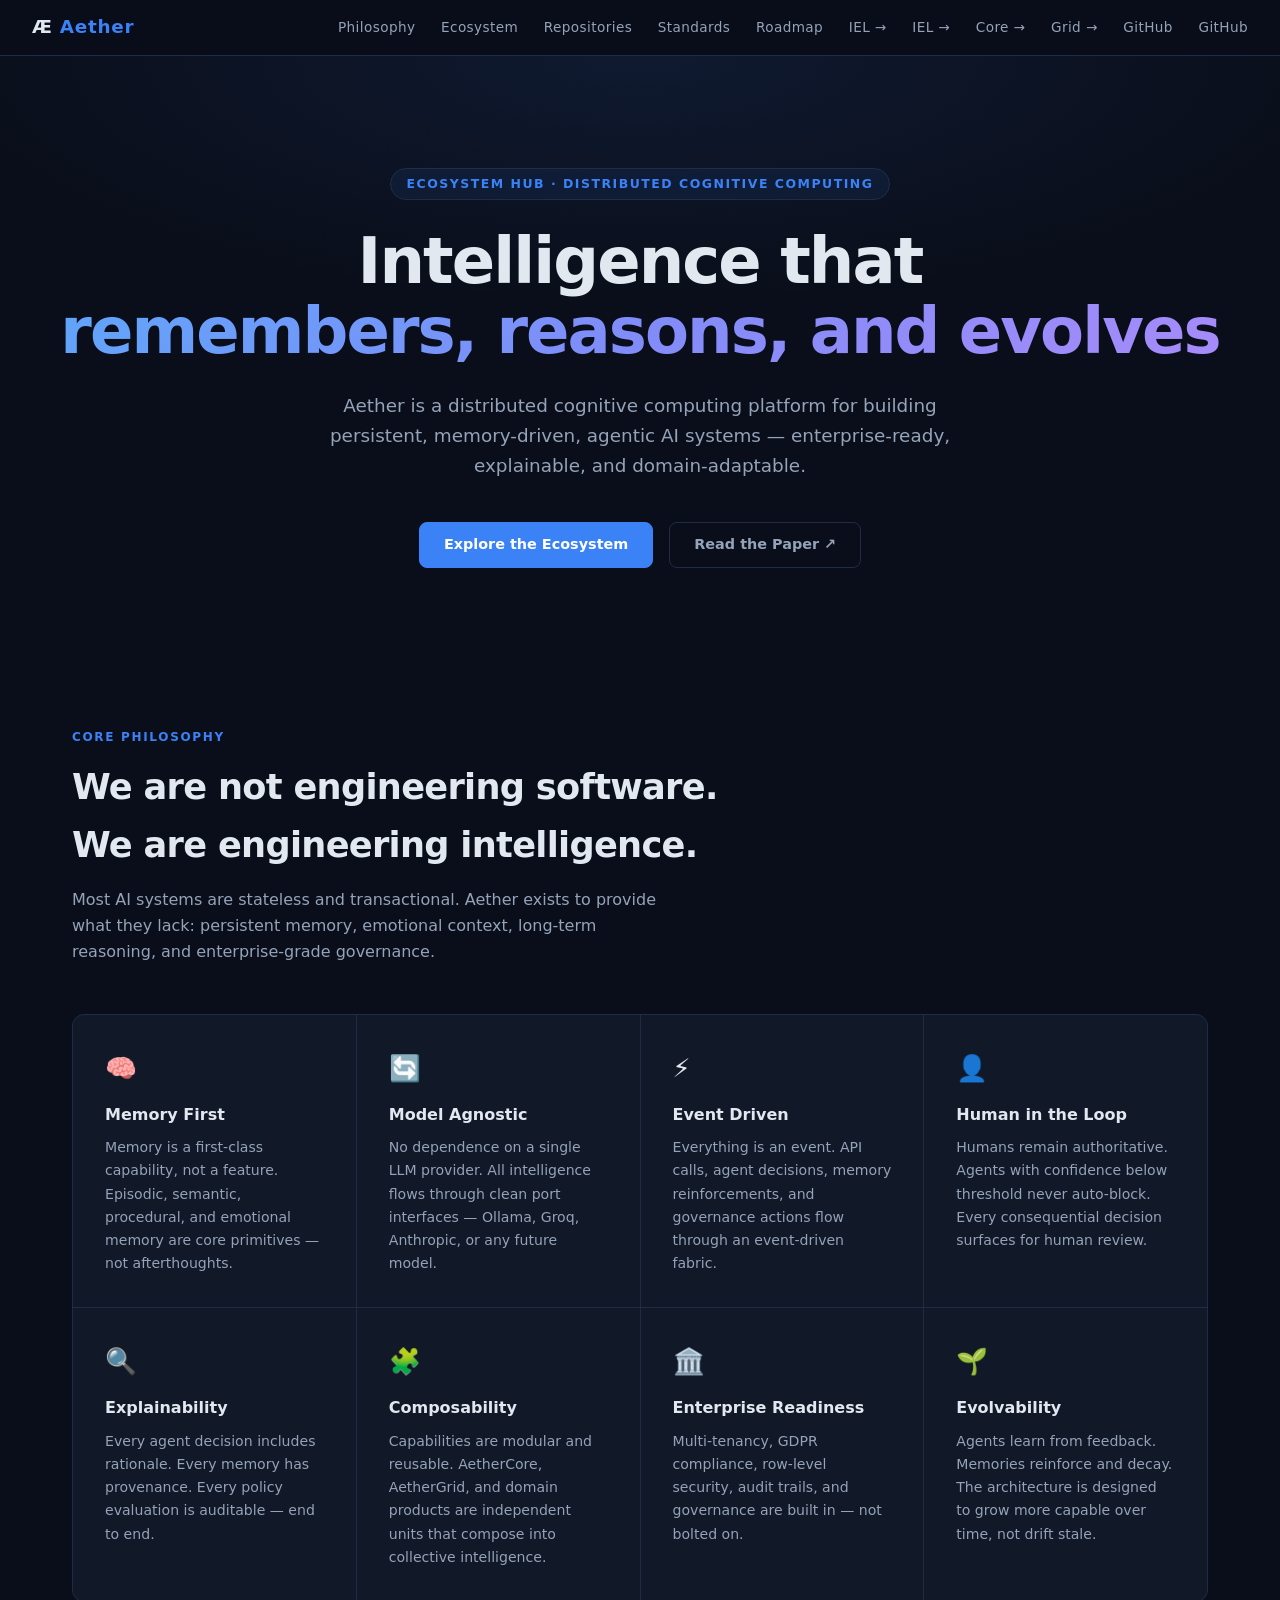
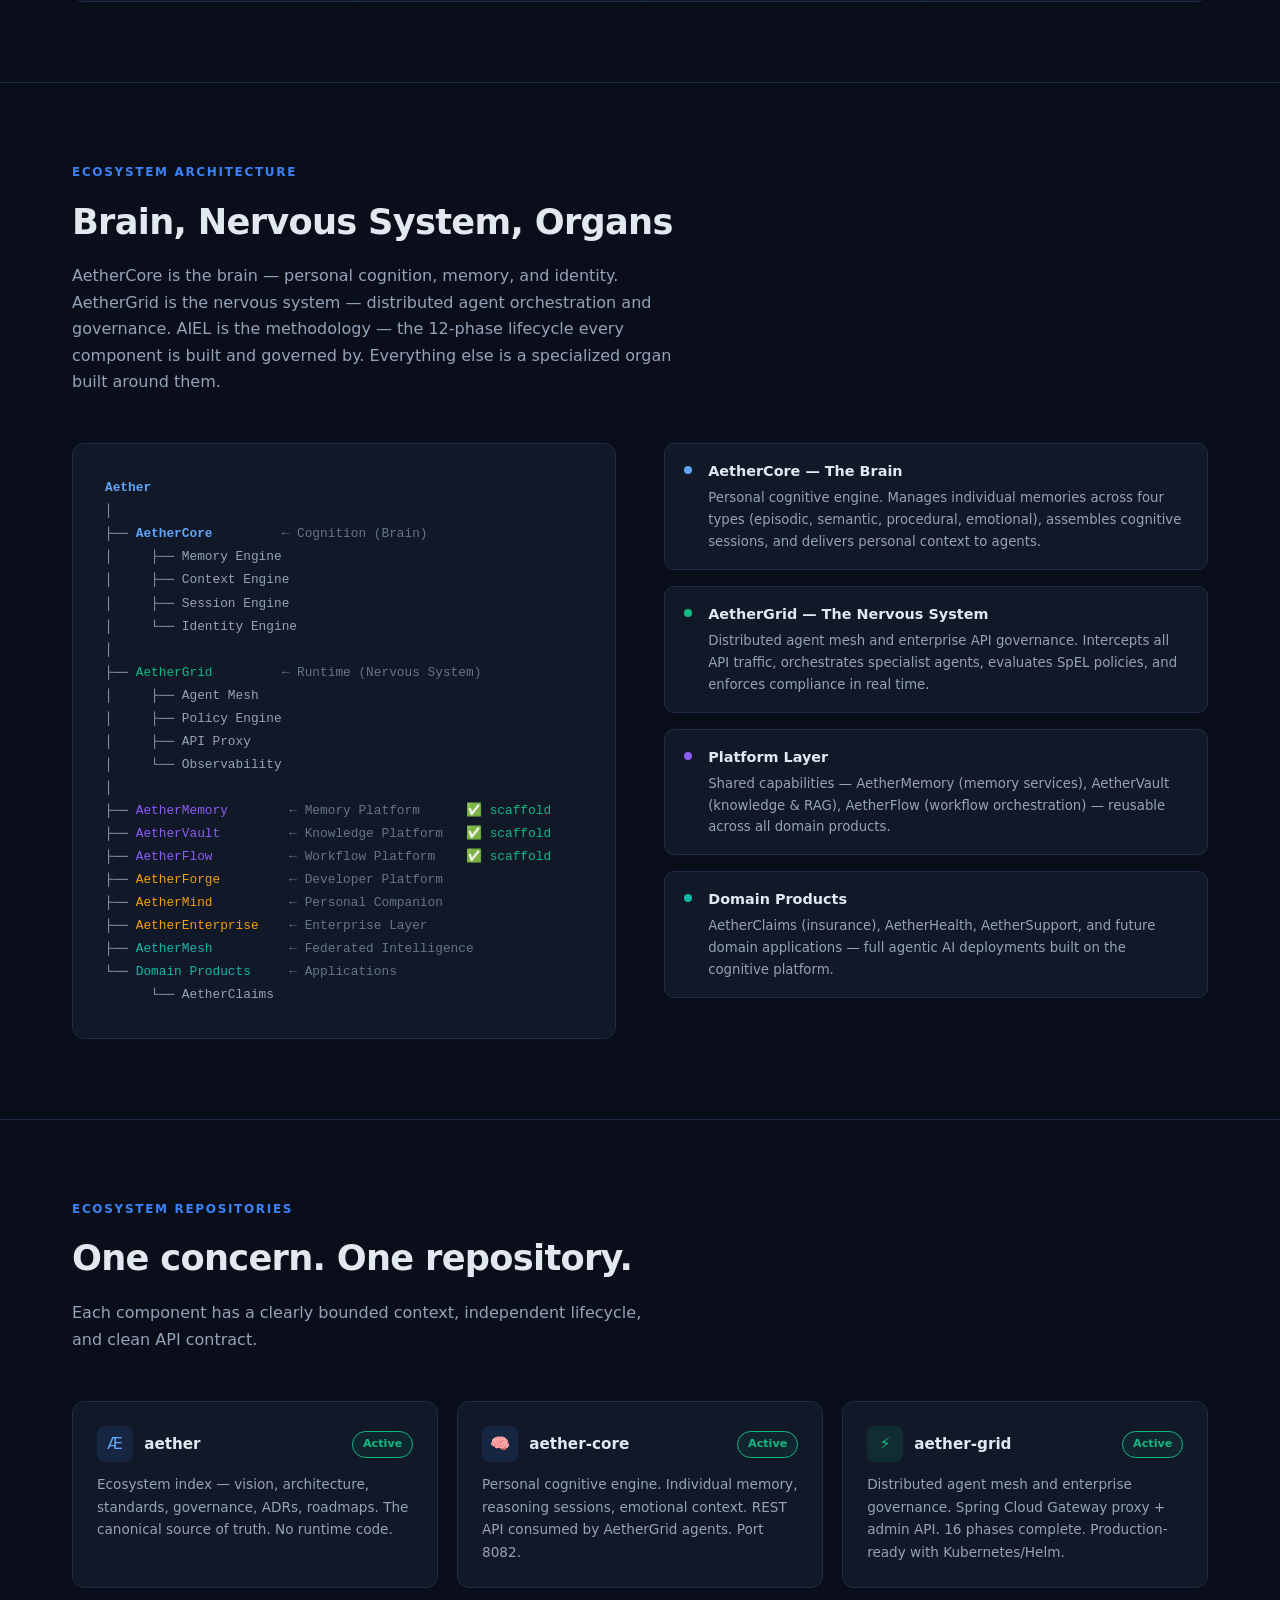
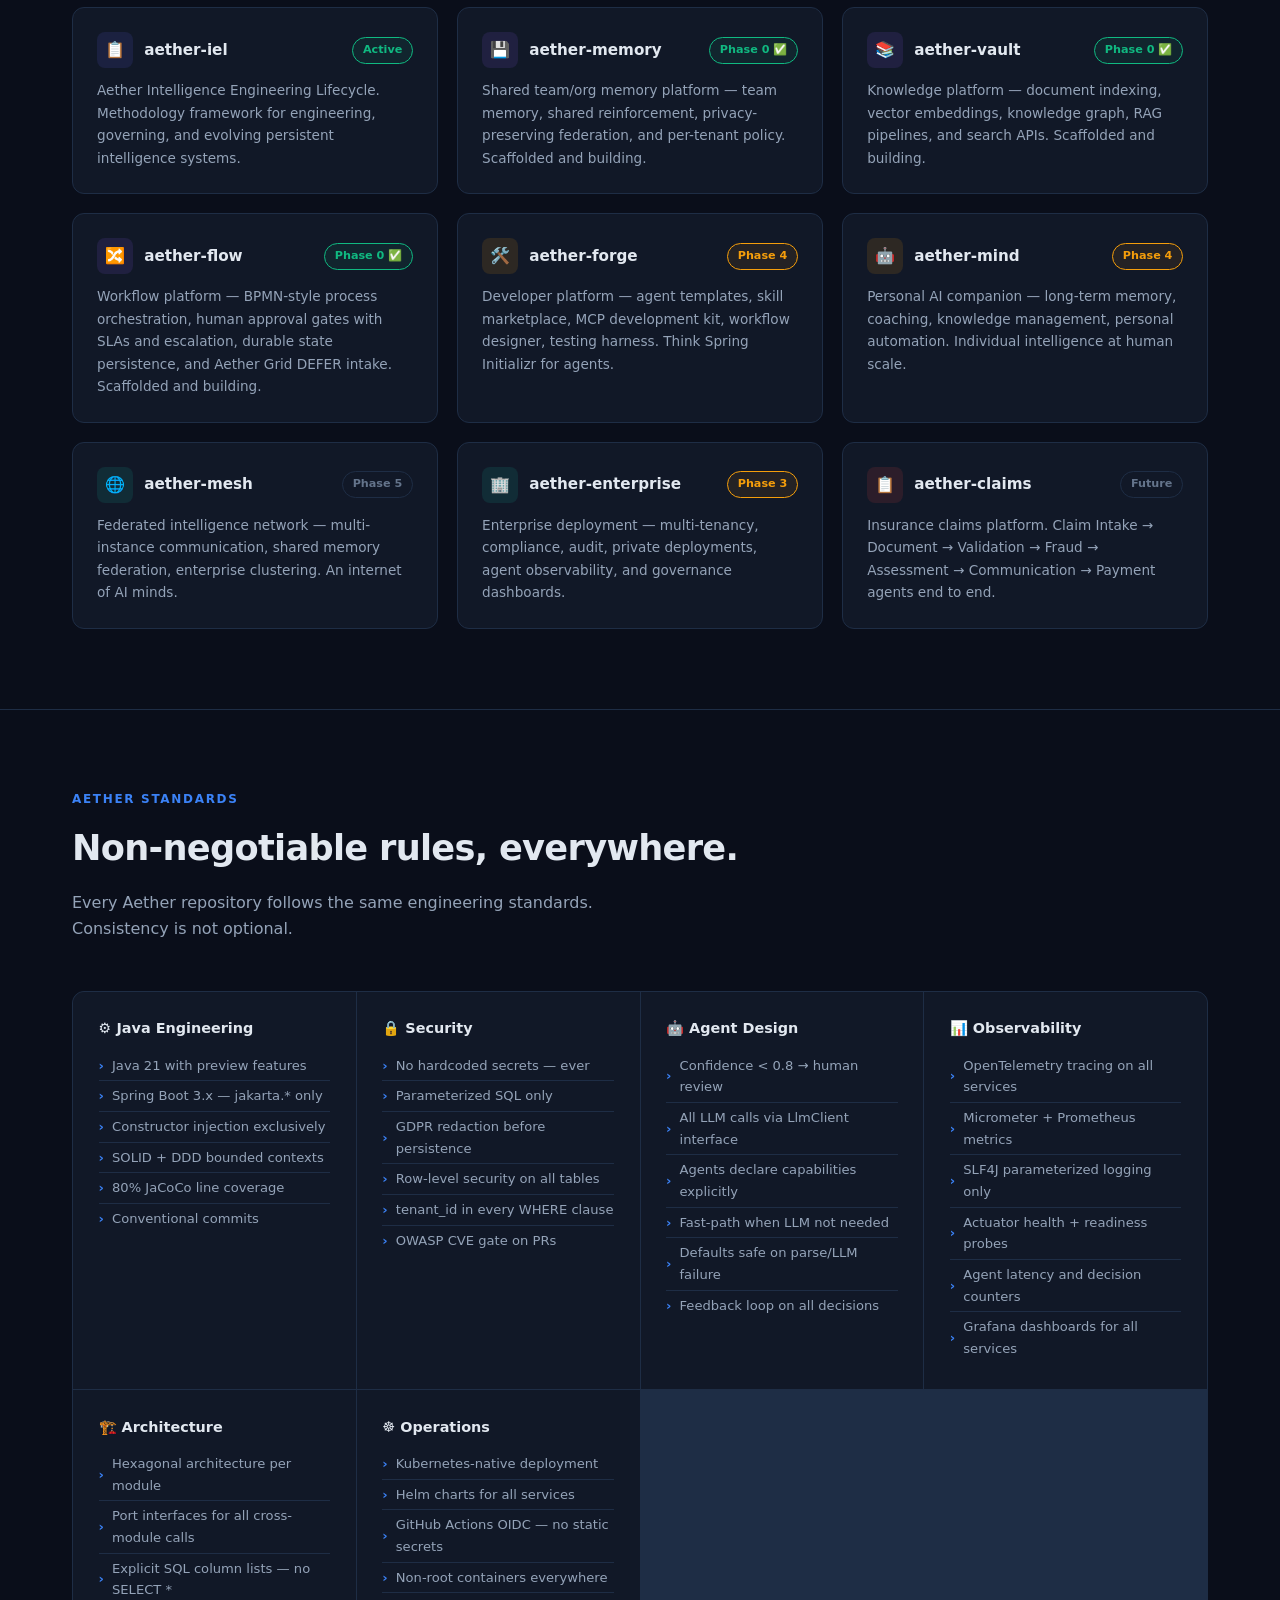
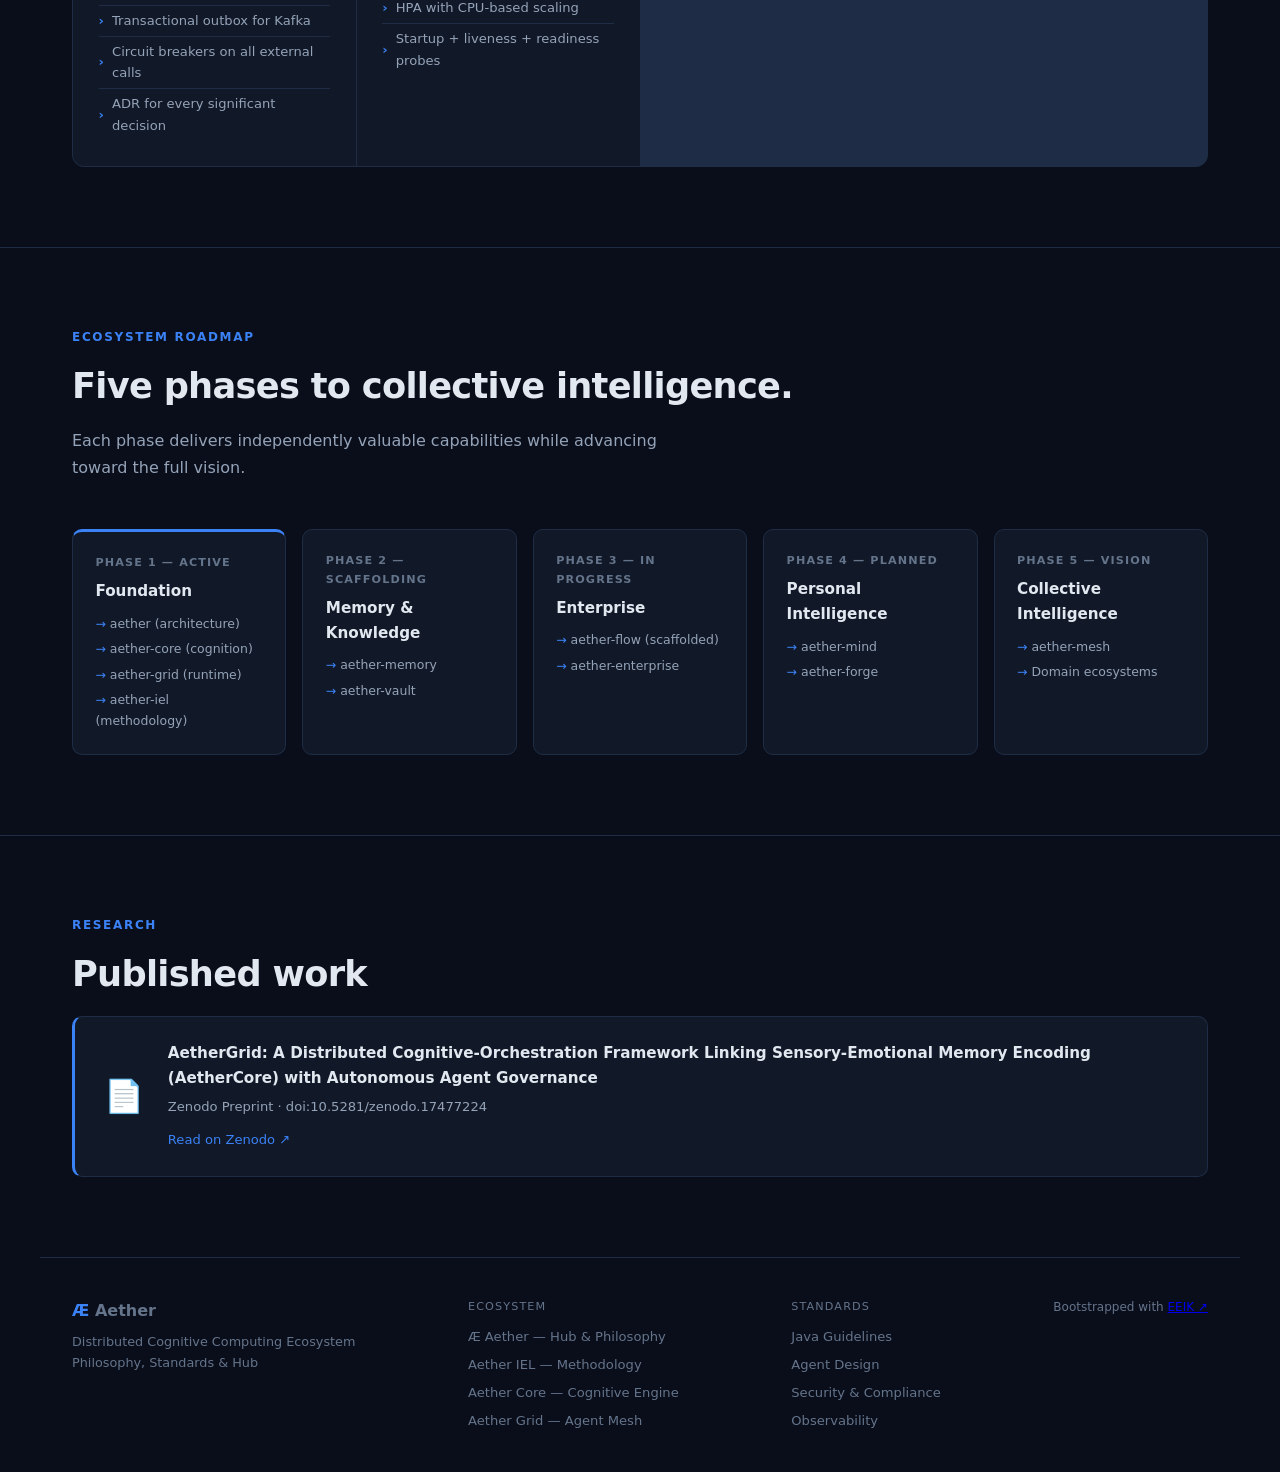
==== docs/index.html @ 5682bc45 "docs(ecosystem): sync hub status for scaffolded platform repos Reflect that the three platform-layer" ====
<!DOCTYPE html>
<html lang="en">
<head>
  <meta charset="UTF-8" />
  <meta name="viewport" content="width=device-width, initial-scale=1.0" />
  <title>Aether — Distributed Cognitive Computing Ecosystem</title>
  <style>
    :root {
      --bg:          #0a0e1a;
      --surface:     #111827;
      --surface-2:   #1a2235;
      --border:      #1e2d45;
      --accent:      #3b82f6;
      --accent-2:    #6366f1;
      --accent-glow: rgba(59,130,246,0.15);
      --text:        #e2e8f0;
      --text-muted:  #64748b;
      --text-dim:    #94a3b8;
      --green:       #10b981;
      --amber:       #f59e0b;
      --purple:      #8b5cf6;
      --teal:        #14b8a6;
      --font:        'Inter', 'Segoe UI', system-ui, sans-serif;
      --mono:        'JetBrains Mono', 'Fira Code', 'Cascadia Code', monospace;
    }

    * { box-sizing: border-box; margin: 0; padding: 0; }

    body {
      background: var(--bg);
      color: var(--text);
      font-family: var(--font);
      font-size: 15px;
      line-height: 1.65;
      min-height: 100vh;
    }

    /* ── NAV ── */
    nav {
      position: sticky;
      top: 0;
      z-index: 100;
      background: rgba(10,14,26,0.92);
      backdrop-filter: blur(12px);
      border-bottom: 1px solid var(--border);
      display: flex;
      align-items: center;
      justify-content: space-between;
      padding: 0 2rem;
      height: 56px;
    }
    .nav-brand {
      font-size: 1.15rem;
      font-weight: 700;
      letter-spacing: 0.04em;
      color: var(--text);
    }
    .nav-brand span { color: var(--accent); }
    .nav-links { display: flex; gap: 1.6rem; }
    .nav-links a {
      color: var(--text-dim);
      text-decoration: none;
      font-size: 0.85rem;
      font-weight: 500;
      letter-spacing: 0.03em;
      transition: color 0.2s;
    }
    .nav-links a:hover { color: var(--text); }

    /* ── HERO ── */
    .hero {
      position: relative;
      overflow: hidden;
      padding: 7rem 2rem 5rem;
      text-align: center;
      background: radial-gradient(ellipse 80% 60% at 50% 0%, rgba(59,130,246,0.1) 0%, transparent 70%);
    }
    .hero-badge {
      display: inline-block;
      padding: 0.3rem 1rem;
      border: 1px solid var(--border);
      border-radius: 99px;
      font-size: 0.78rem;
      font-weight: 600;
      letter-spacing: 0.12em;
      text-transform: uppercase;
      color: var(--accent);
      margin-bottom: 1.6rem;
      background: rgba(59,130,246,0.08);
    }
    .hero h1 {
      font-size: clamp(2.4rem, 5vw, 4rem);
      font-weight: 800;
      letter-spacing: -0.03em;
      line-height: 1.1;
      margin-bottom: 1.5rem;
    }
    .hero h1 .grad {
      background: linear-gradient(135deg, #60a5fa, #818cf8, #a78bfa);
      -webkit-background-clip: text;
      -webkit-text-fill-color: transparent;
      background-clip: text;
    }
    .hero p {
      font-size: 1.15rem;
      color: var(--text-dim);
      max-width: 640px;
      margin: 0 auto 2.5rem;
    }
    .hero-cta {
      display: flex;
      gap: 1rem;
      justify-content: center;
      flex-wrap: wrap;
    }
    .btn {
      display: inline-flex;
      align-items: center;
      gap: 0.45rem;
      padding: 0.65rem 1.5rem;
      border-radius: 8px;
      font-size: 0.9rem;
      font-weight: 600;
      text-decoration: none;
      transition: all 0.2s;
      cursor: pointer;
    }
    .btn-primary {
      background: var(--accent);
      color: #fff;
      border: 1px solid var(--accent);
    }
    .btn-primary:hover { background: #2563eb; }
    .btn-outline {
      background: transparent;
      color: var(--text-dim);
      border: 1px solid var(--border);
    }
    .btn-outline:hover { border-color: var(--accent); color: var(--text); }

    /* ── GRID LAYOUT ── */
    .container { max-width: 1200px; margin: 0 auto; padding: 0 2rem; }
    section { padding: 5rem 0; }
    section + section { border-top: 1px solid var(--border); }

    .section-label {
      font-size: 0.75rem;
      font-weight: 700;
      letter-spacing: 0.14em;
      text-transform: uppercase;
      color: var(--accent);
      margin-bottom: 0.6rem;
    }
    .section-title {
      font-size: clamp(1.6rem, 3vw, 2.2rem);
      font-weight: 700;
      letter-spacing: -0.02em;
      margin-bottom: 0.8rem;
    }
    .section-sub {
      color: var(--text-dim);
      font-size: 1rem;
      max-width: 600px;
      margin-bottom: 3rem;
    }

    /* ── PHILOSOPHY ── */
    .philosophy-grid {
      display: grid;
      grid-template-columns: repeat(auto-fill, minmax(260px, 1fr));
      gap: 1px;
      background: var(--border);
      border: 1px solid var(--border);
      border-radius: 12px;
      overflow: hidden;
    }
    .philosophy-card {
      background: var(--surface);
      padding: 2rem;
      transition: background 0.2s;
    }
    .philosophy-card:hover { background: var(--surface-2); }
    .phil-icon {
      font-size: 1.6rem;
      margin-bottom: 0.8rem;
    }
    .phil-title {
      font-size: 1rem;
      font-weight: 700;
      margin-bottom: 0.5rem;
    }
    .phil-desc { color: var(--text-dim); font-size: 0.88rem; }

    /* ── ECOSYSTEM DIAGRAM ── */
    .ecosystem-wrapper {
      display: grid;
      grid-template-columns: 1fr 1fr;
      gap: 3rem;
      align-items: start;
    }
    @media (max-width: 768px) { .ecosystem-wrapper { grid-template-columns: 1fr; } }

    .eco-diagram {
      background: var(--surface);
      border: 1px solid var(--border);
      border-radius: 12px;
      padding: 2rem;
      font-family: var(--mono);
      font-size: 0.8rem;
      color: var(--text-dim);
      line-height: 1.8;
    }
    .eco-diagram .hl-blue  { color: #60a5fa; font-weight: 700; }
    .eco-diagram .hl-green { color: var(--green); }
    .eco-diagram .hl-purple{ color: var(--purple); }
    .eco-diagram .hl-amber { color: var(--amber); }
    .eco-diagram .hl-teal  { color: var(--teal); }
    .eco-diagram .hl-dim   { color: var(--text-muted); }

    .eco-list { display: flex; flex-direction: column; gap: 1rem; }
    .eco-item {
      display: flex;
      align-items: flex-start;
      gap: 1rem;
      padding: 1rem 1.2rem;
      background: var(--surface);
      border: 1px solid var(--border);
      border-radius: 10px;
      transition: border-color 0.2s, background 0.2s;
    }
    .eco-item:hover { border-color: var(--accent); background: var(--surface-2); }
    .eco-dot {
      width: 8px;
      height: 8px;
      border-radius: 50%;
      margin-top: 6px;
      flex-shrink: 0;
    }
    .eco-item-name { font-weight: 700; font-size: 0.9rem; margin-bottom: 0.2rem; }
    .eco-item-desc { color: var(--text-dim); font-size: 0.83rem; }

    /* ── REPOSITORIES ── */
    .repo-grid {
      display: grid;
      grid-template-columns: repeat(auto-fill, minmax(320px, 1fr));
      gap: 1.2rem;
    }
    .repo-card {
      background: var(--surface);
      border: 1px solid var(--border);
      border-radius: 12px;
      padding: 1.5rem;
      transition: border-color 0.2s, box-shadow 0.2s;
    }
    .repo-card:hover {
      border-color: var(--accent);
      box-shadow: 0 0 0 1px var(--accent-glow), 0 8px 32px rgba(0,0,0,0.3);
    }
    .repo-card-header {
      display: flex;
      align-items: center;
      gap: 0.7rem;
      margin-bottom: 0.7rem;
    }
    .repo-icon {
      width: 36px;
      height: 36px;
      border-radius: 8px;
      display: flex;
      align-items: center;
      justify-content: center;
      font-size: 1rem;
      flex-shrink: 0;
    }
    .repo-name { font-weight: 700; font-size: 0.95rem; }
    .repo-phase {
      margin-left: auto;
      font-size: 0.7rem;
      font-weight: 600;
      padding: 0.2rem 0.6rem;
      border-radius: 99px;
      border: 1px solid;
    }
    .phase-active  { color: var(--green);  border-color: var(--green);  background: rgba(16,185,129,0.08); }
    .phase-planned { color: var(--amber);  border-color: var(--amber);  background: rgba(245,158,11,0.08); }
    .phase-concept { color: var(--text-muted); border-color: var(--border); background: transparent; }
    .repo-desc { color: var(--text-dim); font-size: 0.85rem; }

    /* ── STANDARDS ── */
    .standards-grid {
      display: grid;
      grid-template-columns: repeat(auto-fill, minmax(240px, 1fr));
      gap: 1px;
      background: var(--border);
      border: 1px solid var(--border);
      border-radius: 12px;
      overflow: hidden;
    }
    .std-card {
      background: var(--surface);
      padding: 1.6rem;
    }
    .std-title { font-weight: 700; font-size: 0.9rem; margin-bottom: 0.6rem; }
    .std-items { list-style: none; }
    .std-items li {
      font-size: 0.82rem;
      color: var(--text-dim);
      padding: 0.25rem 0;
      border-bottom: 1px solid var(--border);
      display: flex;
      align-items: center;
      gap: 0.5rem;
    }
    .std-items li:last-child { border-bottom: none; }
    .std-items li::before { content: '›'; color: var(--accent); font-weight: 700; }

    /* ── ROADMAP ── */
    .roadmap-phases {
      display: grid;
      grid-template-columns: repeat(5, 1fr);
      gap: 1rem;
    }
    @media (max-width: 900px) { .roadmap-phases { grid-template-columns: repeat(2, 1fr); } }
    @media (max-width: 500px) { .roadmap-phases { grid-template-columns: 1fr; } }
    .phase-card {
      background: var(--surface);
      border: 1px solid var(--border);
      border-radius: 10px;
      padding: 1.4rem;
    }
    .phase-num {
      font-size: 0.7rem;
      font-weight: 700;
      letter-spacing: 0.1em;
      text-transform: uppercase;
      color: var(--text-muted);
      margin-bottom: 0.4rem;
    }
    .phase-title { font-weight: 700; font-size: 0.95rem; margin-bottom: 0.6rem; }
    .phase-repos { display: flex; flex-direction: column; gap: 0.3rem; }
    .phase-repo { font-size: 0.78rem; color: var(--text-dim); }
    .phase-repo::before { content: '→ '; color: var(--accent); }

    /* ── PUBLICATION ── */
    .pub-card {
      background: var(--surface);
      border: 1px solid var(--border);
      border-left: 3px solid var(--accent);
      border-radius: 10px;
      padding: 1.5rem 1.8rem;
      display: flex;
      align-items: center;
      gap: 1.5rem;
    }
    .pub-icon { font-size: 2rem; }
    .pub-title { font-weight: 700; font-size: 0.95rem; margin-bottom: 0.3rem; }
    .pub-meta { font-size: 0.82rem; color: var(--text-dim); margin-bottom: 0.6rem; }
    .pub-link { font-size: 0.82rem; color: var(--accent); text-decoration: none; }
    .pub-link:hover { text-decoration: underline; }

    /* ── FOOTER ── */
    footer {
      border-top: 1px solid var(--border);
      padding: 2.5rem 2rem;
      max-width: 1200px;
      margin: 0 auto;
      display: flex;
      align-items: flex-start;
      justify-content: space-between;
      flex-wrap: wrap;
      gap: 2rem;
      color: var(--text-muted);
      font-size: 0.82rem;
    }
    .footer-links { display: flex; flex-direction: column; gap: 0.4rem; }
    .footer-links a { color: var(--text-muted); text-decoration: none; font-size: 0.82rem; }
    .footer-links a:hover { color: var(--text-dim); }
  </style>
</head>
<body>

<!-- NAV -->
<nav>
  <div class="nav-brand">Æ <span>Aether</span></div>
  <div class="nav-links">
    <a href="#philosophy">Philosophy</a>
    <a href="#ecosystem">Ecosystem</a>
    <a href="#repositories">Repositories</a>
    <a href="#standards">Standards</a>
    <a href="#roadmap">Roadmap</a>
    <a href="https://github.com/suplab/aether-iel" target="_blank">IEL →</a>
    <a href="https://github.com/suplab/aether-iel" target="_blank">IEL →</a>
    <a href="https://github.com/suplab/aether-core" target="_blank">Core →</a>
    <a href="https://github.com/suplab/aether-grid" target="_blank">Grid →</a>
    <a href="https://github.com/suplab/aether" target="_blank">GitHub</a>
    <a href="https://github.com/suplab/aether" target="_blank">GitHub</a>
  </div>
</nav>

<!-- HERO -->
<div class="hero">
  <div class="hero-badge">Ecosystem Hub · Distributed Cognitive Computing</div>
  <h1>
    Intelligence that<br>
    <span class="grad">remembers, reasons, and evolves</span>
  </h1>
  <p>
    Aether is a distributed cognitive computing platform for building persistent,
    memory-driven, agentic AI systems — enterprise-ready, explainable, and domain-adaptable.
  </p>
  <div class="hero-cta">
    <a href="#ecosystem" class="btn btn-primary">Explore the Ecosystem</a>
    <a href="https://doi.org/10.5281/zenodo.17477224" target="_blank" class="btn btn-outline">Read the Paper ↗</a>
  </div>
</div>

<!-- PHILOSOPHY -->
<section id="philosophy">
  <div class="container">
    <div class="section-label">Core Philosophy</div>
    <div class="section-title">We are not engineering software.<br>We are engineering intelligence.</div>
    <p class="section-sub">
      Most AI systems are stateless and transactional. Aether exists to provide what they lack:
      persistent memory, emotional context, long-term reasoning, and enterprise-grade governance.
    </p>
    <div class="philosophy-grid">
      <div class="philosophy-card">
        <div class="phil-icon">🧠</div>
        <div class="phil-title">Memory First</div>
        <div class="phil-desc">Memory is a first-class capability, not a feature. Episodic, semantic, procedural, and emotional memory are core primitives — not afterthoughts.</div>
      </div>
      <div class="philosophy-card">
        <div class="phil-icon">🔄</div>
        <div class="phil-title">Model Agnostic</div>
        <div class="phil-desc">No dependence on a single LLM provider. All intelligence flows through clean port interfaces — Ollama, Groq, Anthropic, or any future model.</div>
      </div>
      <div class="philosophy-card">
        <div class="phil-icon">⚡</div>
        <div class="phil-title">Event Driven</div>
        <div class="phil-desc">Everything is an event. API calls, agent decisions, memory reinforcements, and governance actions flow through an event-driven fabric.</div>
      </div>
      <div class="philosophy-card">
        <div class="phil-icon">👤</div>
        <div class="phil-title">Human in the Loop</div>
        <div class="phil-desc">Humans remain authoritative. Agents with confidence below threshold never auto-block. Every consequential decision surfaces for human review.</div>
      </div>
      <div class="philosophy-card">
        <div class="phil-icon">🔍</div>
        <div class="phil-title">Explainability</div>
        <div class="phil-desc">Every agent decision includes rationale. Every memory has provenance. Every policy evaluation is auditable — end to end.</div>
      </div>
      <div class="philosophy-card">
        <div class="phil-icon">🧩</div>
        <div class="phil-title">Composability</div>
        <div class="phil-desc">Capabilities are modular and reusable. AetherCore, AetherGrid, and domain products are independent units that compose into collective intelligence.</div>
      </div>
      <div class="philosophy-card">
        <div class="phil-icon">🏛️</div>
        <div class="phil-title">Enterprise Readiness</div>
        <div class="phil-desc">Multi-tenancy, GDPR compliance, row-level security, audit trails, and governance are built in — not bolted on.</div>
      </div>
      <div class="philosophy-card">
        <div class="phil-icon">🌱</div>
        <div class="phil-title">Evolvability</div>
        <div class="phil-desc">Agents learn from feedback. Memories reinforce and decay. The architecture is designed to grow more capable over time, not drift stale.</div>
      </div>
    </div>
  </div>
</section>

<!-- ECOSYSTEM -->
<section id="ecosystem">
  <div class="container">
    <div class="section-label">Ecosystem Architecture</div>
    <div class="section-title">Brain, Nervous System, Organs</div>
    <p class="section-sub">
      AetherCore is the brain — personal cognition, memory, and identity.
      AetherGrid is the nervous system — distributed agent orchestration and governance.
      AIEL is the methodology — the 12-phase lifecycle every component is built and governed by.
      Everything else is a specialized organ built around them.
    </p>
    <div class="ecosystem-wrapper">
      <div class="eco-diagram">
<pre><span class="hl-blue">Aether</span>
│
├── <span class="hl-blue">AetherCore</span>         <span class="hl-dim">← Cognition (Brain)</span>
│     ├── Memory Engine
│     ├── Context Engine
│     ├── Session Engine
│     └── Identity Engine
│
├── <span class="hl-green">AetherGrid</span>         <span class="hl-dim">← Runtime (Nervous System)</span>
│     ├── Agent Mesh
│     ├── Policy Engine
│     ├── API Proxy
│     └── Observability
│
├── <span class="hl-purple">AetherMemory</span>        <span class="hl-dim">← Memory Platform</span>      <span class="hl-green">✅ scaffold</span>
├── <span class="hl-purple">AetherVault</span>         <span class="hl-dim">← Knowledge Platform</span>   <span class="hl-green">✅ scaffold</span>
├── <span class="hl-purple">AetherFlow</span>          <span class="hl-dim">← Workflow Platform</span>    <span class="hl-green">✅ scaffold</span>
├── <span class="hl-amber">AetherForge</span>         <span class="hl-dim">← Developer Platform</span>
├── <span class="hl-amber">AetherMind</span>          <span class="hl-dim">← Personal Companion</span>
├── <span class="hl-amber">AetherEnterprise</span>    <span class="hl-dim">← Enterprise Layer</span>
├── <span class="hl-teal">AetherMesh</span>          <span class="hl-dim">← Federated Intelligence</span>
└── <span class="hl-teal">Domain Products</span>     <span class="hl-dim">← Applications</span>
      └── AetherClaims</pre>
      </div>
      <div class="eco-list">
        <div class="eco-item">
          <div class="eco-dot" style="background:#60a5fa"></div>
          <div>
            <div class="eco-item-name">AetherCore — The Brain</div>
            <div class="eco-item-desc">Personal cognitive engine. Manages individual memories across four types (episodic, semantic, procedural, emotional), assembles cognitive sessions, and delivers personal context to agents.</div>
          </div>
        </div>
        <div class="eco-item">
          <div class="eco-dot" style="background:var(--green)"></div>
          <div>
            <div class="eco-item-name">AetherGrid — The Nervous System</div>
            <div class="eco-item-desc">Distributed agent mesh and enterprise API governance. Intercepts all API traffic, orchestrates specialist agents, evaluates SpEL policies, and enforces compliance in real time.</div>
          </div>
        </div>
        <div class="eco-item">
          <div class="eco-dot" style="background:var(--purple)"></div>
          <div>
            <div class="eco-item-name">Platform Layer</div>
            <div class="eco-item-desc">Shared capabilities — AetherMemory (memory services), AetherVault (knowledge & RAG), AetherFlow (workflow orchestration) — reusable across all domain products.</div>
          </div>
        </div>
        <div class="eco-item">
          <div class="eco-dot" style="background:var(--teal)"></div>
          <div>
            <div class="eco-item-name">Domain Products</div>
            <div class="eco-item-desc">AetherClaims (insurance), AetherHealth, AetherSupport, and future domain applications — full agentic AI deployments built on the cognitive platform.</div>
          </div>
        </div>
      </div>
    </div>
  </div>
</section>

<!-- REPOSITORIES -->
<section id="repositories">
  <div class="container">
    <div class="section-label">Ecosystem Repositories</div>
    <div class="section-title">One concern. One repository.</div>
    <p class="section-sub">Each component has a clearly bounded context, independent lifecycle, and clean API contract.</p>
    <div class="repo-grid">

      <div class="repo-card">
        <div class="repo-card-header">
          <div class="repo-icon" style="background:rgba(59,130,246,0.12);color:#60a5fa">Æ</div>
          <div class="repo-name">aether</div>
          <div class="repo-phase phase-active">Active</div>
        </div>
        <div class="repo-desc">Ecosystem index — vision, architecture, standards, governance, ADRs, roadmaps. The canonical source of truth. No runtime code.</div>
      </div>

      <div class="repo-card">
        <div class="repo-card-header">
          <div class="repo-icon" style="background:rgba(59,130,246,0.12);color:#60a5fa">🧠</div>
          <div class="repo-name">aether-core</div>
          <div class="repo-phase phase-active">Active</div>
        </div>
        <div class="repo-desc">Personal cognitive engine. Individual memory, reasoning sessions, emotional context. REST API consumed by AetherGrid agents. Port 8082.</div>
      </div>

      <div class="repo-card">
        <div class="repo-card-header">
          <div class="repo-icon" style="background:rgba(16,185,129,0.12);color:var(--green)">⚡</div>
          <div class="repo-name">aether-grid</div>
          <div class="repo-phase phase-active">Active</div>
        </div>
        <div class="repo-desc">Distributed agent mesh and enterprise governance. Spring Cloud Gateway proxy + admin API. 16 phases complete. Production-ready with Kubernetes/Helm.</div>
      </div>

      <div class="repo-card">
        <div class="repo-card-header">
          <div class="repo-icon" style="background:rgba(99,102,241,0.12);color:var(--accent-2)">📋</div>
          <div class="repo-name">aether-iel</div>
          <div class="repo-phase phase-active">Active</div>
        </div>
        <div class="repo-desc">Aether Intelligence Engineering Lifecycle. Methodology framework for engineering, governing, and evolving persistent intelligence systems.</div>
      </div>

      <div class="repo-card">
        <div class="repo-card-header">
          <div class="repo-icon" style="background:rgba(139,92,246,0.12);color:var(--purple)">💾</div>
          <div class="repo-name">aether-memory</div>
          <div class="repo-phase phase-active">Phase 0 ✅</div>
        </div>
        <div class="repo-desc">Shared team/org memory platform — team memory, shared reinforcement, privacy-preserving federation, and per-tenant policy. Scaffolded and building.</div>
      </div>

      <div class="repo-card">
        <div class="repo-card-header">
          <div class="repo-icon" style="background:rgba(139,92,246,0.12);color:var(--purple)">📚</div>
          <div class="repo-name">aether-vault</div>
          <div class="repo-phase phase-active">Phase 0 ✅</div>
        </div>
        <div class="repo-desc">Knowledge platform — document indexing, vector embeddings, knowledge graph, RAG pipelines, and search APIs. Scaffolded and building.</div>
      </div>

      <div class="repo-card">
        <div class="repo-card-header">
          <div class="repo-icon" style="background:rgba(139,92,246,0.12);color:var(--purple)">🔀</div>
          <div class="repo-name">aether-flow</div>
          <div class="repo-phase phase-active">Phase 0 ✅</div>
        </div>
        <div class="repo-desc">Workflow platform — BPMN-style process orchestration, human approval gates with SLAs and escalation, durable state persistence, and Aether Grid DEFER intake. Scaffolded and building.</div>
      </div>

      <div class="repo-card">
        <div class="repo-card-header">
          <div class="repo-icon" style="background:rgba(245,158,11,0.12);color:var(--amber)">🛠️</div>
          <div class="repo-name">aether-forge</div>
          <div class="repo-phase phase-planned">Phase 4</div>
        </div>
        <div class="repo-desc">Developer platform — agent templates, skill marketplace, MCP development kit, workflow designer, testing harness. Think Spring Initializr for agents.</div>
      </div>

      <div class="repo-card">
        <div class="repo-card-header">
          <div class="repo-icon" style="background:rgba(245,158,11,0.12);color:var(--amber)">🤖</div>
          <div class="repo-name">aether-mind</div>
          <div class="repo-phase phase-planned">Phase 4</div>
        </div>
        <div class="repo-desc">Personal AI companion — long-term memory, coaching, knowledge management, personal automation. Individual intelligence at human scale.</div>
      </div>

      <div class="repo-card">
        <div class="repo-card-header">
          <div class="repo-icon" style="background:rgba(20,184,166,0.12);color:var(--teal)">🌐</div>
          <div class="repo-name">aether-mesh</div>
          <div class="repo-phase phase-concept">Phase 5</div>
        </div>
        <div class="repo-desc">Federated intelligence network — multi-instance communication, shared memory federation, enterprise clustering. An internet of AI minds.</div>
      </div>

      <div class="repo-card">
        <div class="repo-card-header">
          <div class="repo-icon" style="background:rgba(20,184,166,0.12);color:var(--teal)">🏢</div>
          <div class="repo-name">aether-enterprise</div>
          <div class="repo-phase phase-planned">Phase 3</div>
        </div>
        <div class="repo-desc">Enterprise deployment — multi-tenancy, compliance, audit, private deployments, agent observability, and governance dashboards.</div>
      </div>

      <div class="repo-card">
        <div class="repo-card-header">
          <div class="repo-icon" style="background:rgba(239,68,68,0.12);color:#f87171">📋</div>
          <div class="repo-name">aether-claims</div>
          <div class="repo-phase phase-concept">Future</div>
        </div>
        <div class="repo-desc">Insurance claims platform. Claim Intake → Document → Validation → Fraud → Assessment → Communication → Payment agents end to end.</div>
      </div>

    </div>
  </div>
</section>

<!-- STANDARDS -->
<section id="standards">
  <div class="container">
    <div class="section-label">Aether Standards</div>
    <div class="section-title">Non-negotiable rules, everywhere.</div>
    <p class="section-sub">Every Aether repository follows the same engineering standards. Consistency is not optional.</p>
    <div class="standards-grid">
      <div class="std-card">
        <div class="std-title">⚙️ Java Engineering</div>
        <ul class="std-items">
          <li>Java 21 with preview features</li>
          <li>Spring Boot 3.x — jakarta.* only</li>
          <li>Constructor injection exclusively</li>
          <li>SOLID + DDD bounded contexts</li>
          <li>80% JaCoCo line coverage</li>
          <li>Conventional commits</li>
        </ul>
      </div>
      <div class="std-card">
        <div class="std-title">🔒 Security</div>
        <ul class="std-items">
          <li>No hardcoded secrets — ever</li>
          <li>Parameterized SQL only</li>
          <li>GDPR redaction before persistence</li>
          <li>Row-level security on all tables</li>
          <li>tenant_id in every WHERE clause</li>
          <li>OWASP CVE gate on PRs</li>
        </ul>
      </div>
      <div class="std-card">
        <div class="std-title">🤖 Agent Design</div>
        <ul class="std-items">
          <li>Confidence &lt; 0.8 → human review</li>
          <li>All LLM calls via LlmClient interface</li>
          <li>Agents declare capabilities explicitly</li>
          <li>Fast-path when LLM not needed</li>
          <li>Defaults safe on parse/LLM failure</li>
          <li>Feedback loop on all decisions</li>
        </ul>
      </div>
      <div class="std-card">
        <div class="std-title">📊 Observability</div>
        <ul class="std-items">
          <li>OpenTelemetry tracing on all services</li>
          <li>Micrometer + Prometheus metrics</li>
          <li>SLF4J parameterized logging only</li>
          <li>Actuator health + readiness probes</li>
          <li>Agent latency and decision counters</li>
          <li>Grafana dashboards for all services</li>
        </ul>
      </div>
      <div class="std-card">
        <div class="std-title">🏗️ Architecture</div>
        <ul class="std-items">
          <li>Hexagonal architecture per module</li>
          <li>Port interfaces for all cross-module calls</li>
          <li>Explicit SQL column lists — no SELECT *</li>
          <li>Transactional outbox for Kafka</li>
          <li>Circuit breakers on all external calls</li>
          <li>ADR for every significant decision</li>
        </ul>
      </div>
      <div class="std-card">
        <div class="std-title">☸️ Operations</div>
        <ul class="std-items">
          <li>Kubernetes-native deployment</li>
          <li>Helm charts for all services</li>
          <li>GitHub Actions OIDC — no static secrets</li>
          <li>Non-root containers everywhere</li>
          <li>HPA with CPU-based scaling</li>
          <li>Startup + liveness + readiness probes</li>
        </ul>
      </div>
    </div>
  </div>
</section>

<!-- ROADMAP -->
<section id="roadmap">
  <div class="container">
    <div class="section-label">Ecosystem Roadmap</div>
    <div class="section-title">Five phases to collective intelligence.</div>
    <p class="section-sub">Each phase delivers independently valuable capabilities while advancing toward the full vision.</p>
    <div class="roadmap-phases">
      <div class="phase-card" style="border-top: 3px solid var(--accent)">
        <div class="phase-num">Phase 1 — Active</div>
        <div class="phase-title">Foundation</div>
        <div class="phase-repos">
          <div class="phase-repo">aether (architecture)</div>
          <div class="phase-repo">aether-core (cognition)</div>
          <div class="phase-repo">aether-grid (runtime)</div>
          <div class="phase-repo">aether-iel (methodology)</div>
        </div>
      </div>
      <div class="phase-card">
        <div class="phase-num">Phase 2 — Scaffolding</div>
        <div class="phase-title">Memory & Knowledge</div>
        <div class="phase-repos">
          <div class="phase-repo">aether-memory</div>
          <div class="phase-repo">aether-vault</div>
        </div>
      </div>
      <div class="phase-card">
        <div class="phase-num">Phase 3 — In Progress</div>
        <div class="phase-title">Enterprise</div>
        <div class="phase-repos">
          <div class="phase-repo">aether-flow (scaffolded)</div>
          <div class="phase-repo">aether-enterprise</div>
        </div>
      </div>
      <div class="phase-card">
        <div class="phase-num">Phase 4 — Planned</div>
        <div class="phase-title">Personal Intelligence</div>
        <div class="phase-repos">
          <div class="phase-repo">aether-mind</div>
          <div class="phase-repo">aether-forge</div>
        </div>
      </div>
      <div class="phase-card">
        <div class="phase-num">Phase 5 — Vision</div>
        <div class="phase-title">Collective Intelligence</div>
        <div class="phase-repos">
          <div class="phase-repo">aether-mesh</div>
          <div class="phase-repo">Domain ecosystems</div>
        </div>
      </div>
    </div>
  </div>
</section>

<!-- PUBLICATION -->
<section>
  <div class="container">
    <div class="section-label">Research</div>
    <div class="section-title">Published work</div>
    <div class="pub-card">
      <div class="pub-icon">📄</div>
      <div>
        <div class="pub-title">AetherGrid: A Distributed Cognitive-Orchestration Framework Linking Sensory-Emotional Memory Encoding (AetherCore) with Autonomous Agent Governance</div>
        <div class="pub-meta">Zenodo Preprint · doi:10.5281/zenodo.17477224</div>
        <a class="pub-link" href="https://doi.org/10.5281/zenodo.17477224" target="_blank">Read on Zenodo ↗</a>
      </div>
    </div>
  </div>
</section>

<!-- FOOTER -->
<footer>
  <div>
    <div style="font-weight:700;font-size:1rem;margin-bottom:0.4rem"><strong style="color:var(--accent)">Æ</strong> Aether</div>
    <div style="font-size:0.8rem;color:var(--text-muted)">Distributed Cognitive Computing Ecosystem<br>Philosophy, Standards &amp; Hub</div>
  </div>
  <div>
    <div style="font-size:0.7rem;letter-spacing:0.1em;text-transform:uppercase;color:var(--text-muted);margin-bottom:0.6rem">Ecosystem</div>
    <div class="footer-links">
      <a href="https://github.com/suplab/aether">Æ Aether — Hub &amp; Philosophy</a>
      <a href="https://github.com/suplab/aether-iel">Aether IEL — Methodology</a>
      <a href="https://github.com/suplab/aether-core">Aether Core — Cognitive Engine</a>
      <a href="https://github.com/suplab/aether-grid">Aether Grid — Agent Mesh</a>
    </div>
  </div>
  <div>
    <div style="font-size:0.7rem;letter-spacing:0.1em;text-transform:uppercase;color:var(--text-muted);margin-bottom:0.6rem">Standards</div>
    <div class="footer-links">
      <a href="standards/development/java-guidelines.md">Java Guidelines</a>
      <a href="standards/ai/agent-design.md">Agent Design</a>
      <a href="standards/security/compliance.md">Security &amp; Compliance</a>
      <a href="standards/operations/observability.md">Observability</a>
    </div>
  </div>
  <div>
    <div style="font-size:0.75rem;color:var(--text-muted)">
      Bootstrapped with <a href="https://github.com/suplab/eeik-bootstrap">EEIK ↗</a>
    </div>
  </div>
</footer>

</body>
</html>
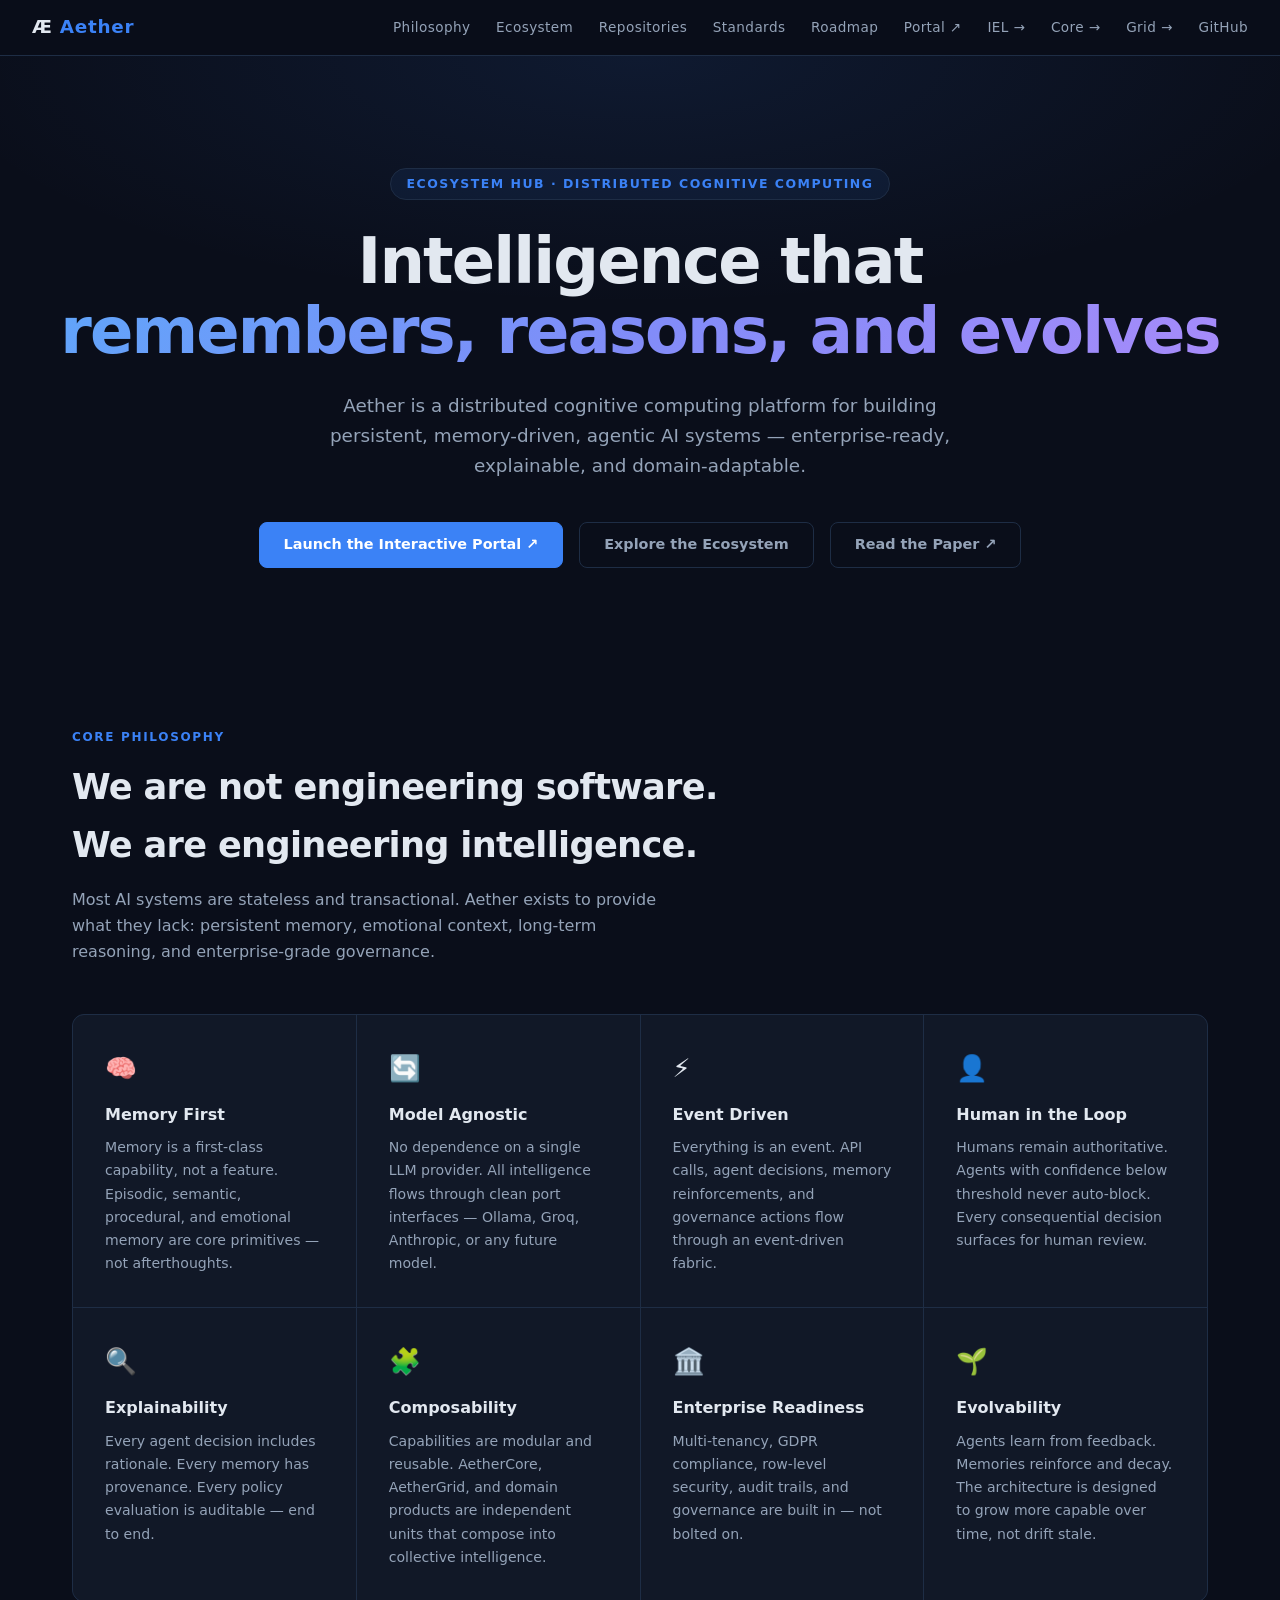
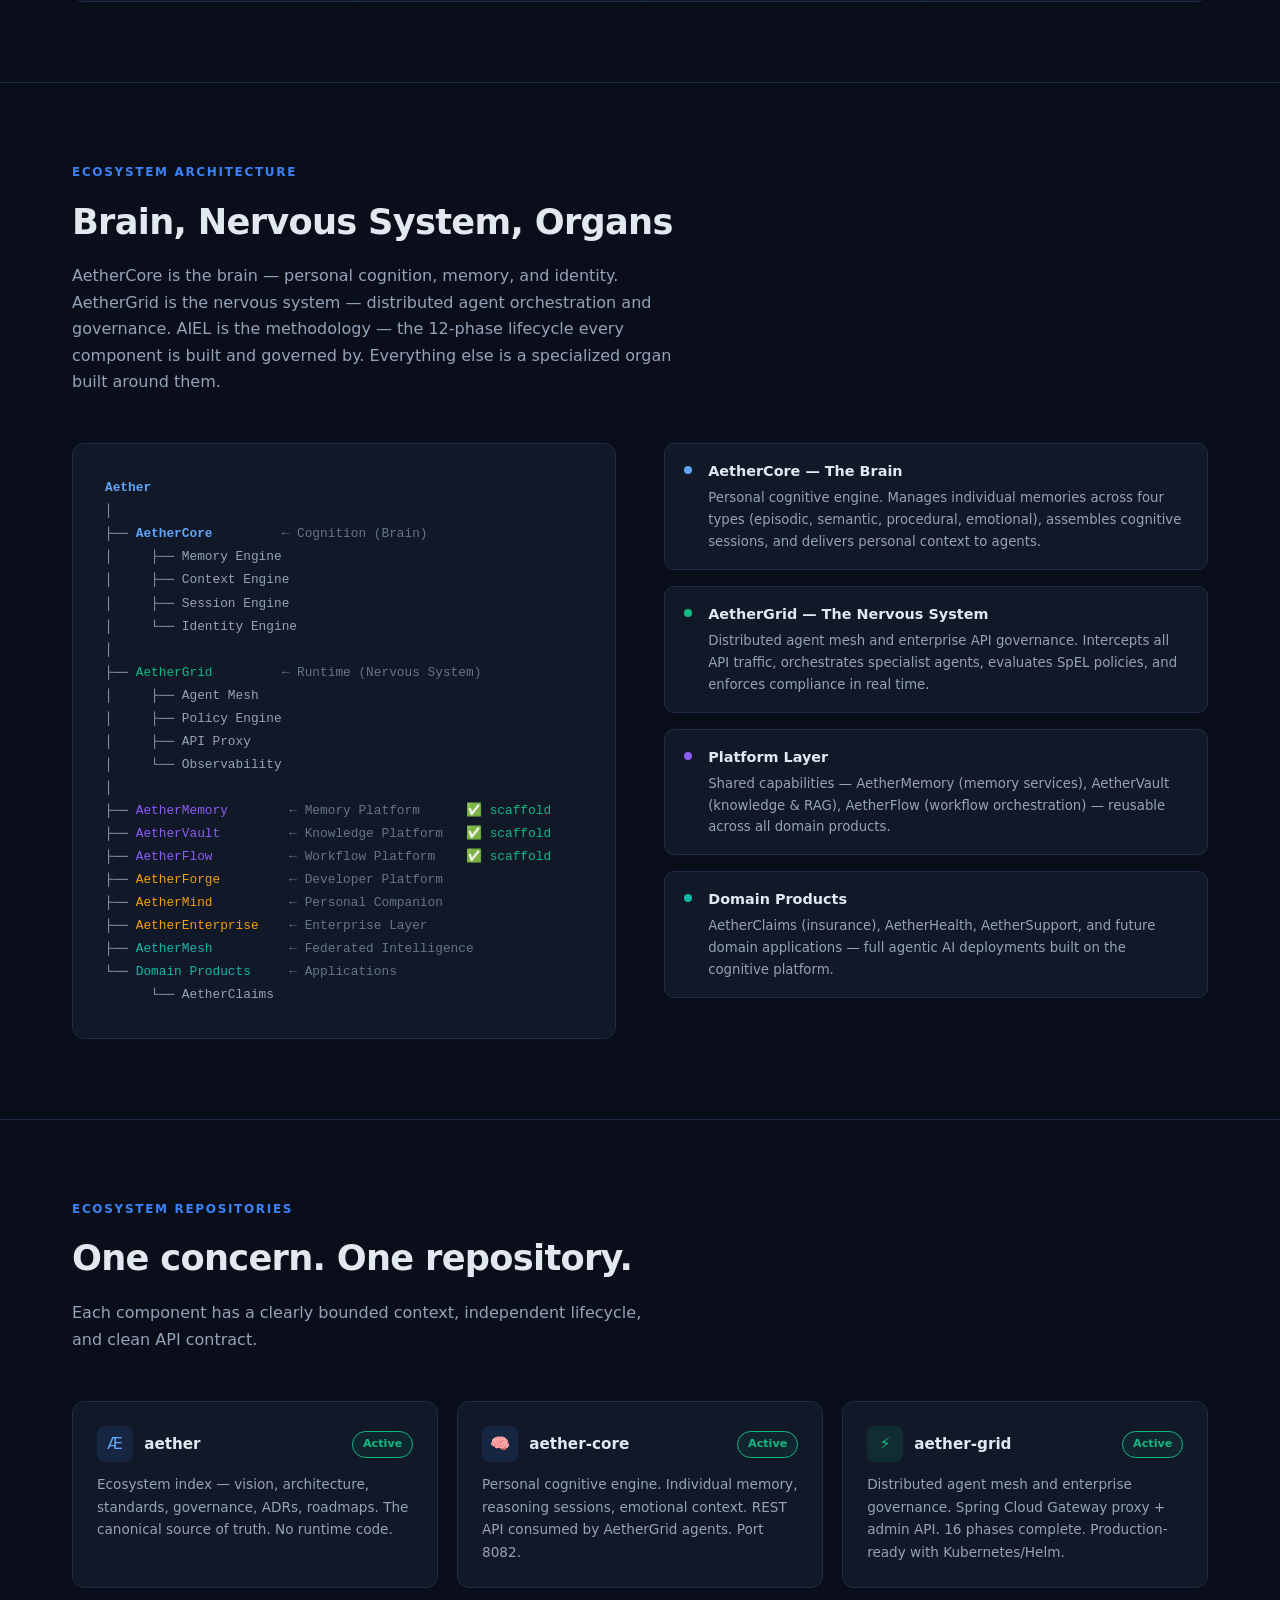
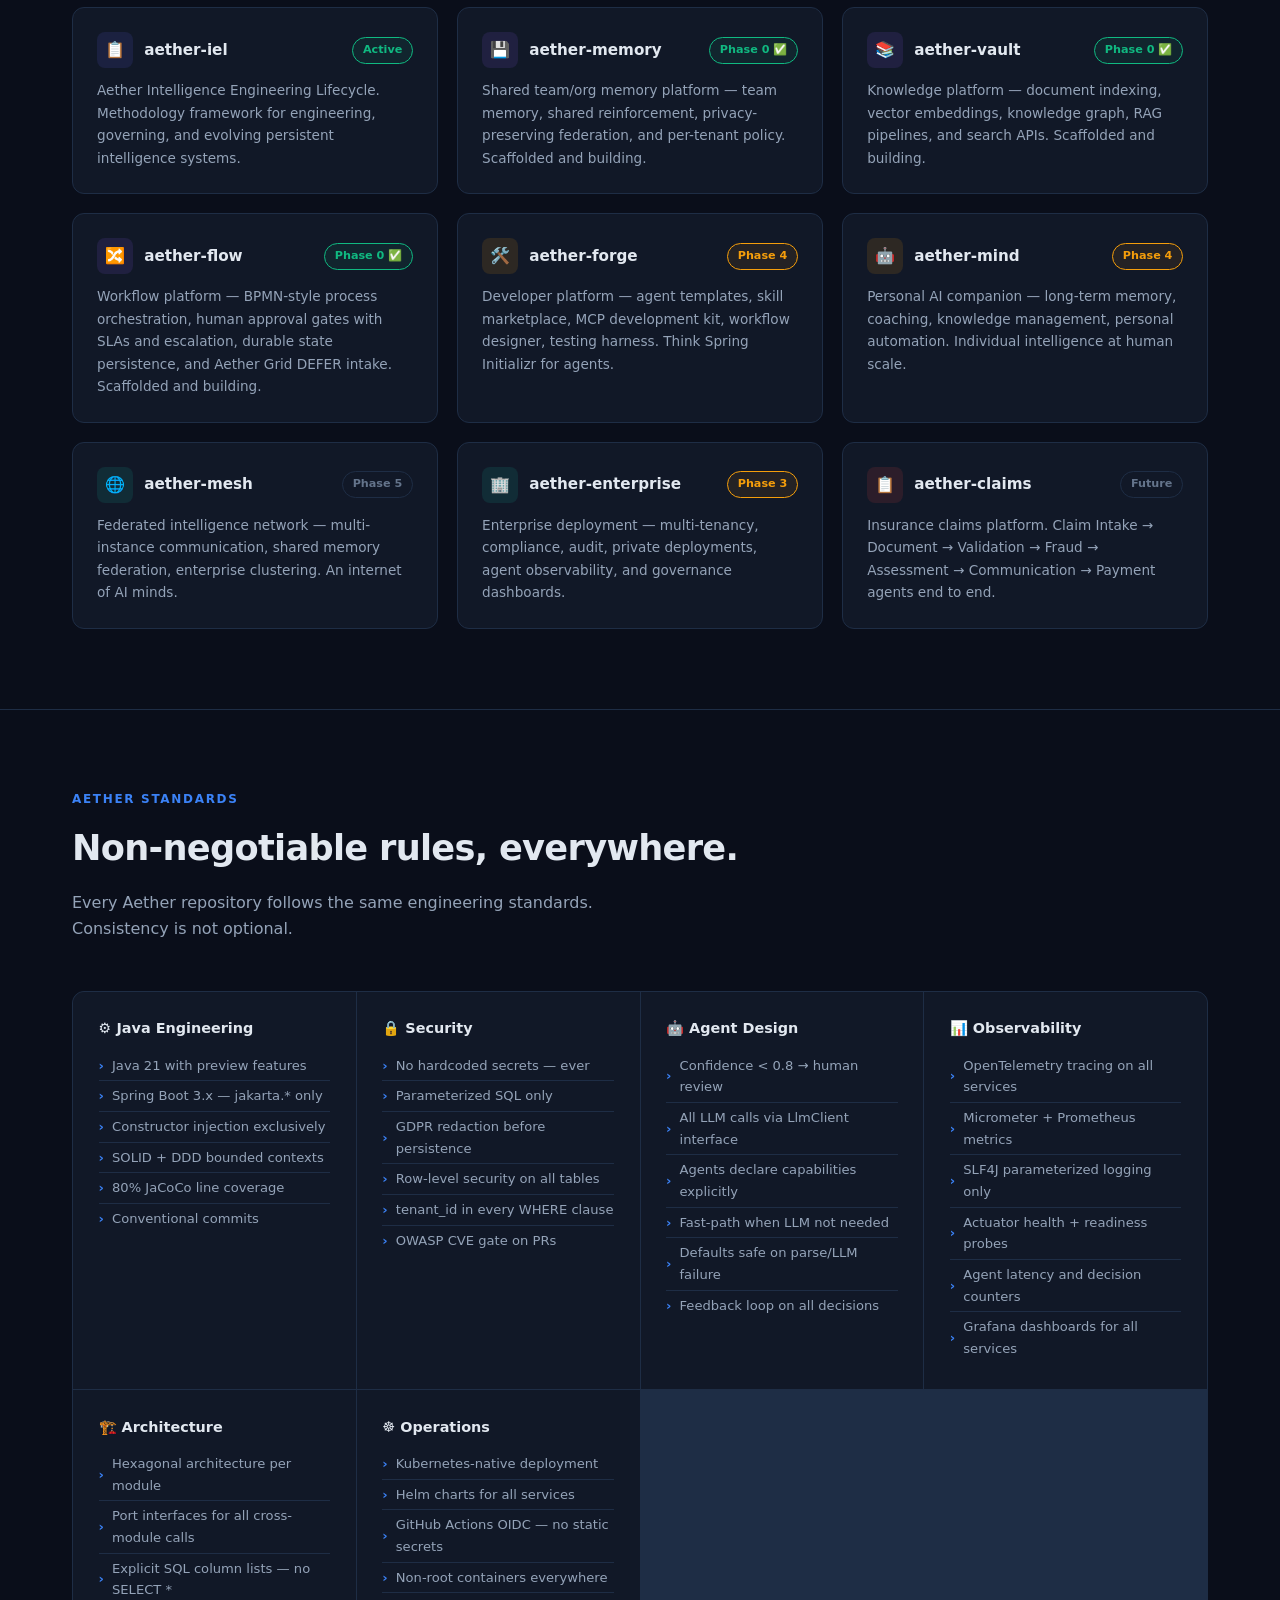
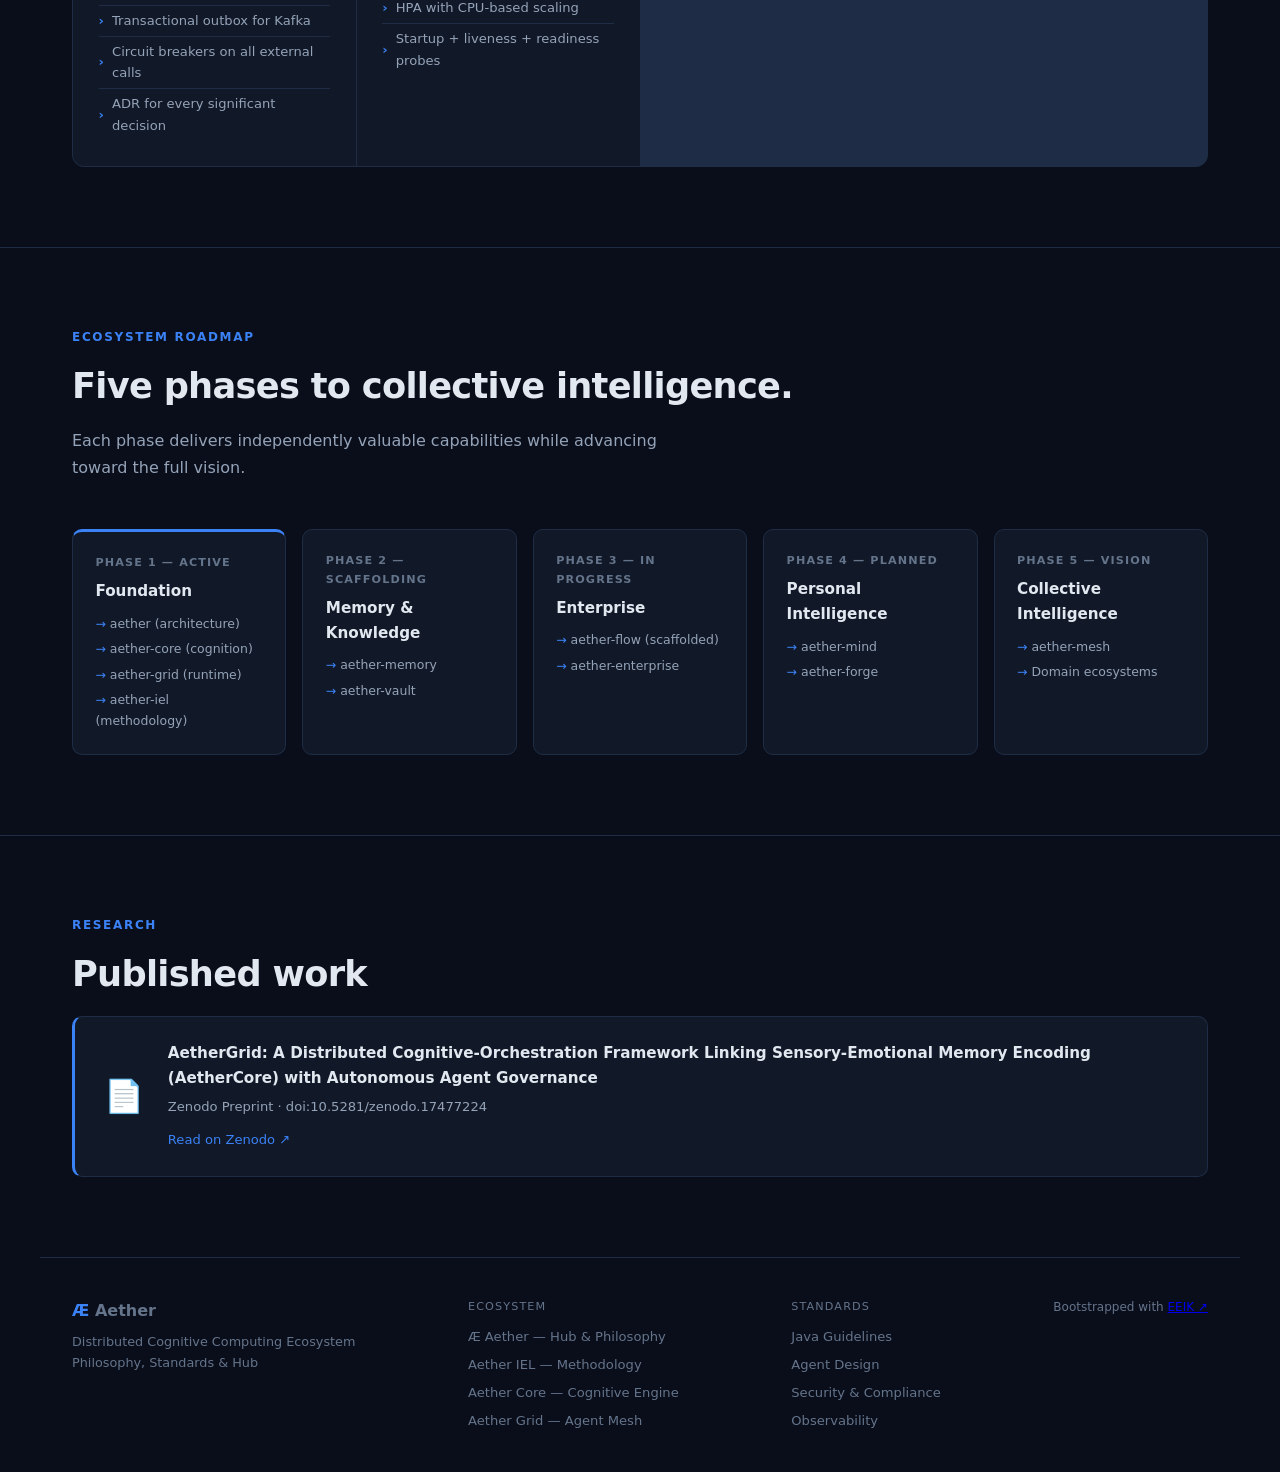
==== commit b66f9b08: "docs(portal): add offline interactive portal for the Aether ecosystem Add a self-contained, offline " ====
--- a/docs/index.html
+++ b/docs/index.html
@@ -388,11 +388,10 @@
     <a href="#repositories">Repositories</a>
     <a href="#standards">Standards</a>
     <a href="#roadmap">Roadmap</a>
-    <a href="https://github.com/suplab/aether-iel" target="_blank">IEL →</a>
+    <a href="portal/index.html">Portal ↗</a>
     <a href="https://github.com/suplab/aether-iel" target="_blank">IEL →</a>
     <a href="https://github.com/suplab/aether-core" target="_blank">Core →</a>
     <a href="https://github.com/suplab/aether-grid" target="_blank">Grid →</a>
-    <a href="https://github.com/suplab/aether" target="_blank">GitHub</a>
     <a href="https://github.com/suplab/aether" target="_blank">GitHub</a>
   </div>
 </nav>
@@ -409,7 +408,8 @@
     memory-driven, agentic AI systems — enterprise-ready, explainable, and domain-adaptable.
   </p>
   <div class="hero-cta">
-    <a href="#ecosystem" class="btn btn-primary">Explore the Ecosystem</a>
+    <a href="portal/index.html" class="btn btn-primary">Launch the Interactive Portal ↗</a>
+    <a href="#ecosystem" class="btn btn-outline">Explore the Ecosystem</a>
     <a href="https://doi.org/10.5281/zenodo.17477224" target="_blank" class="btn btn-outline">Read the Paper ↗</a>
   </div>
 </div>
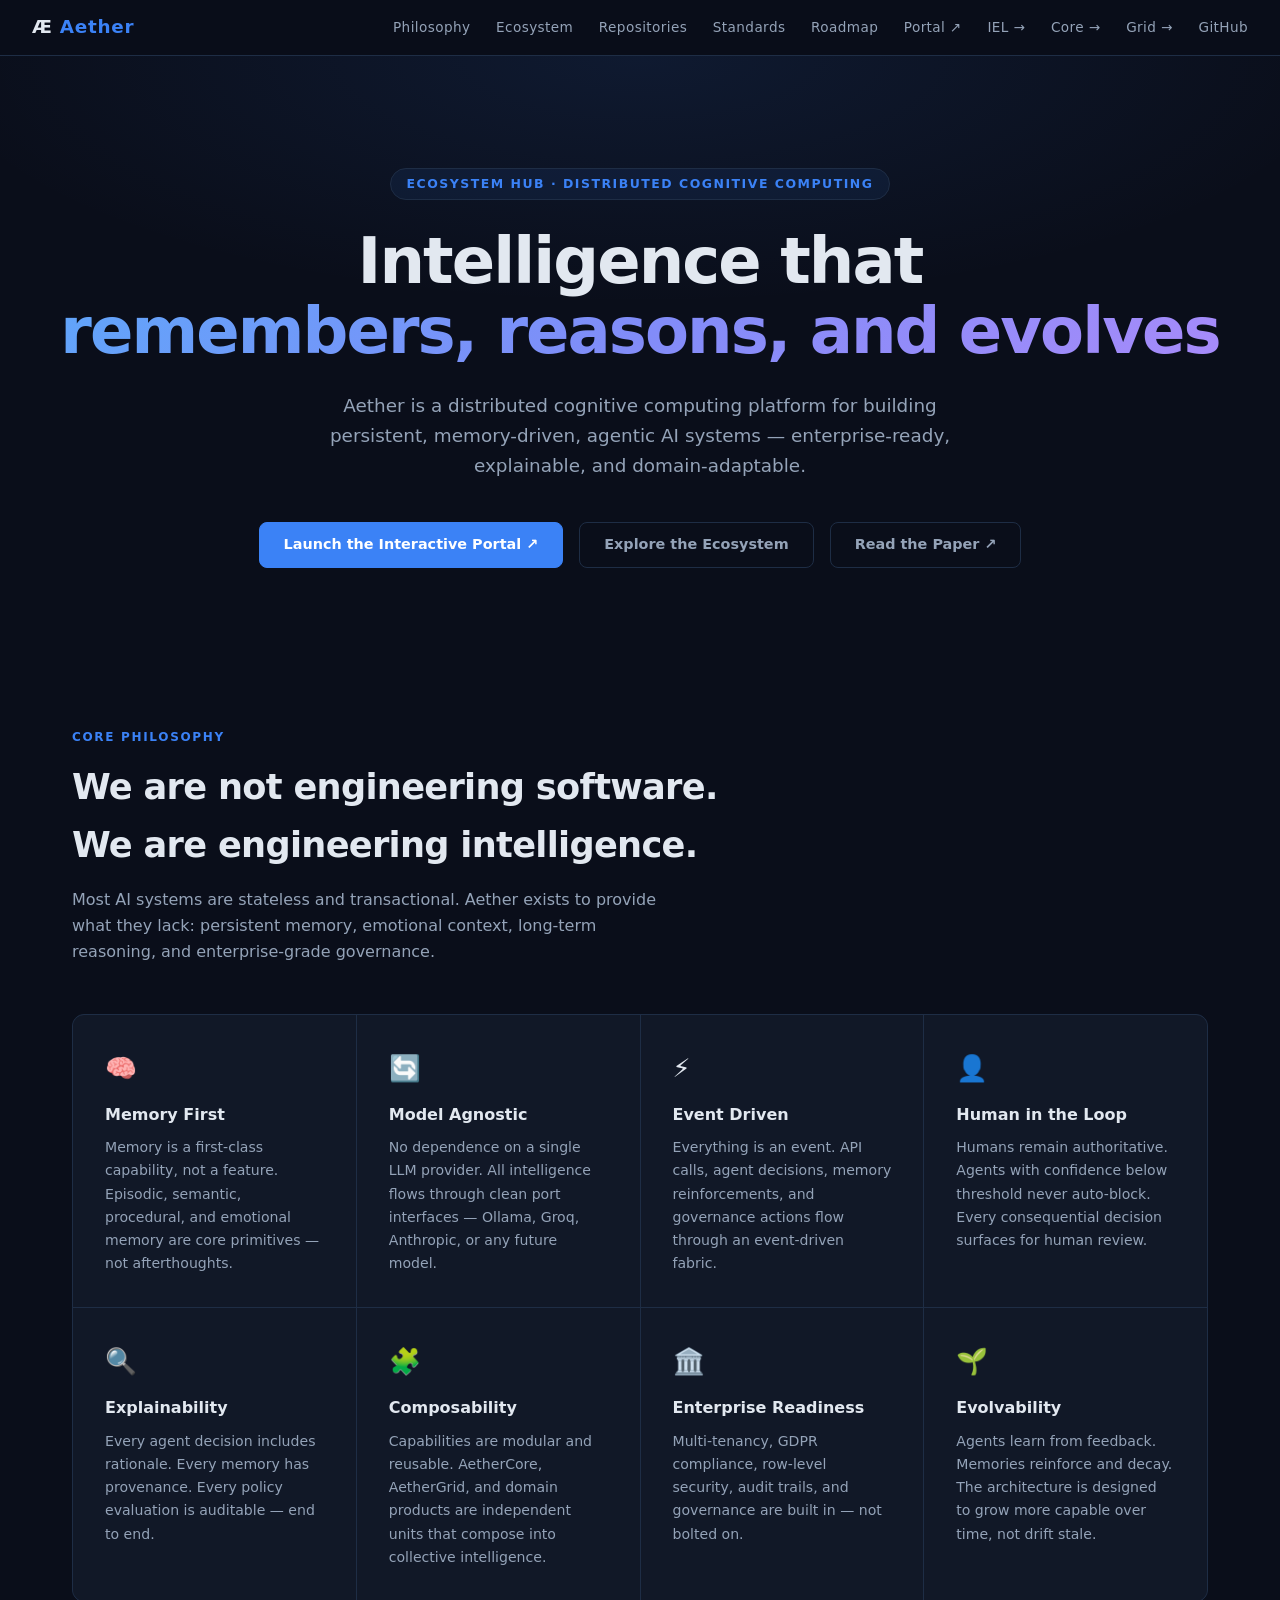
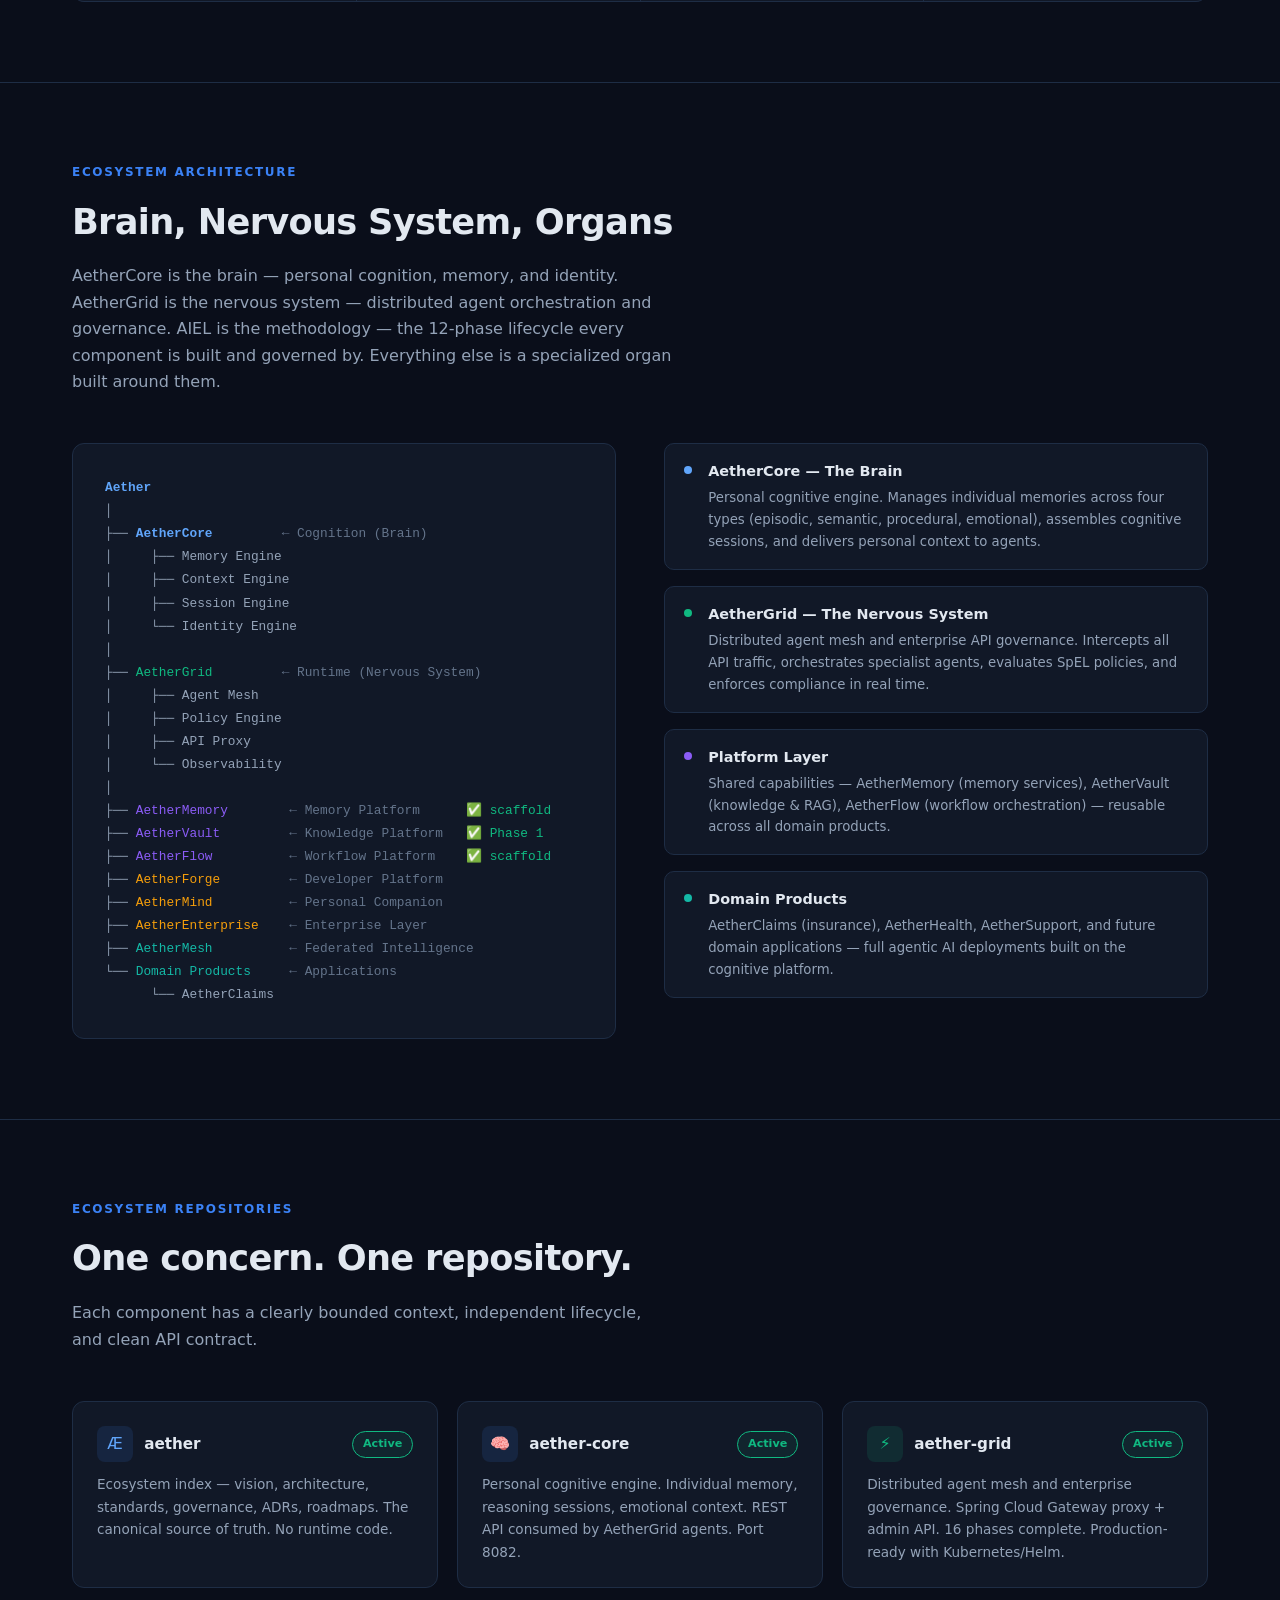
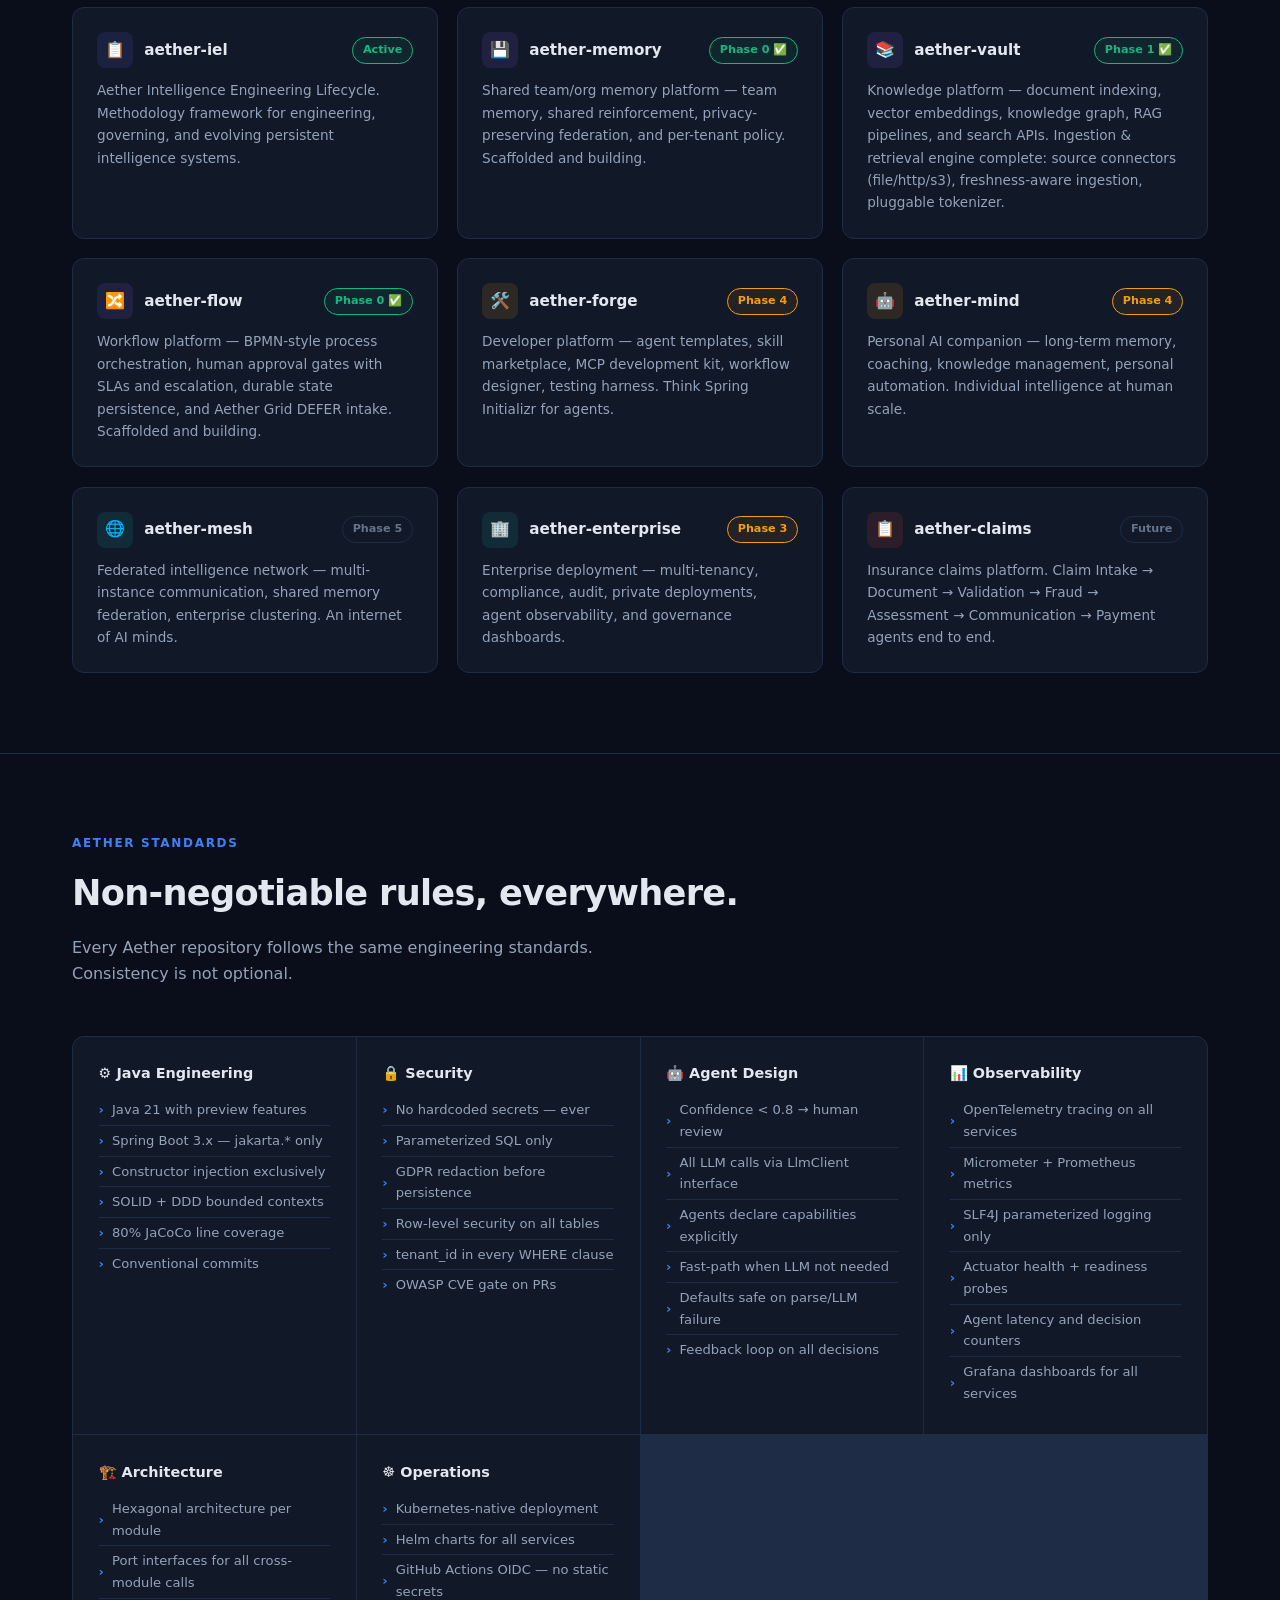
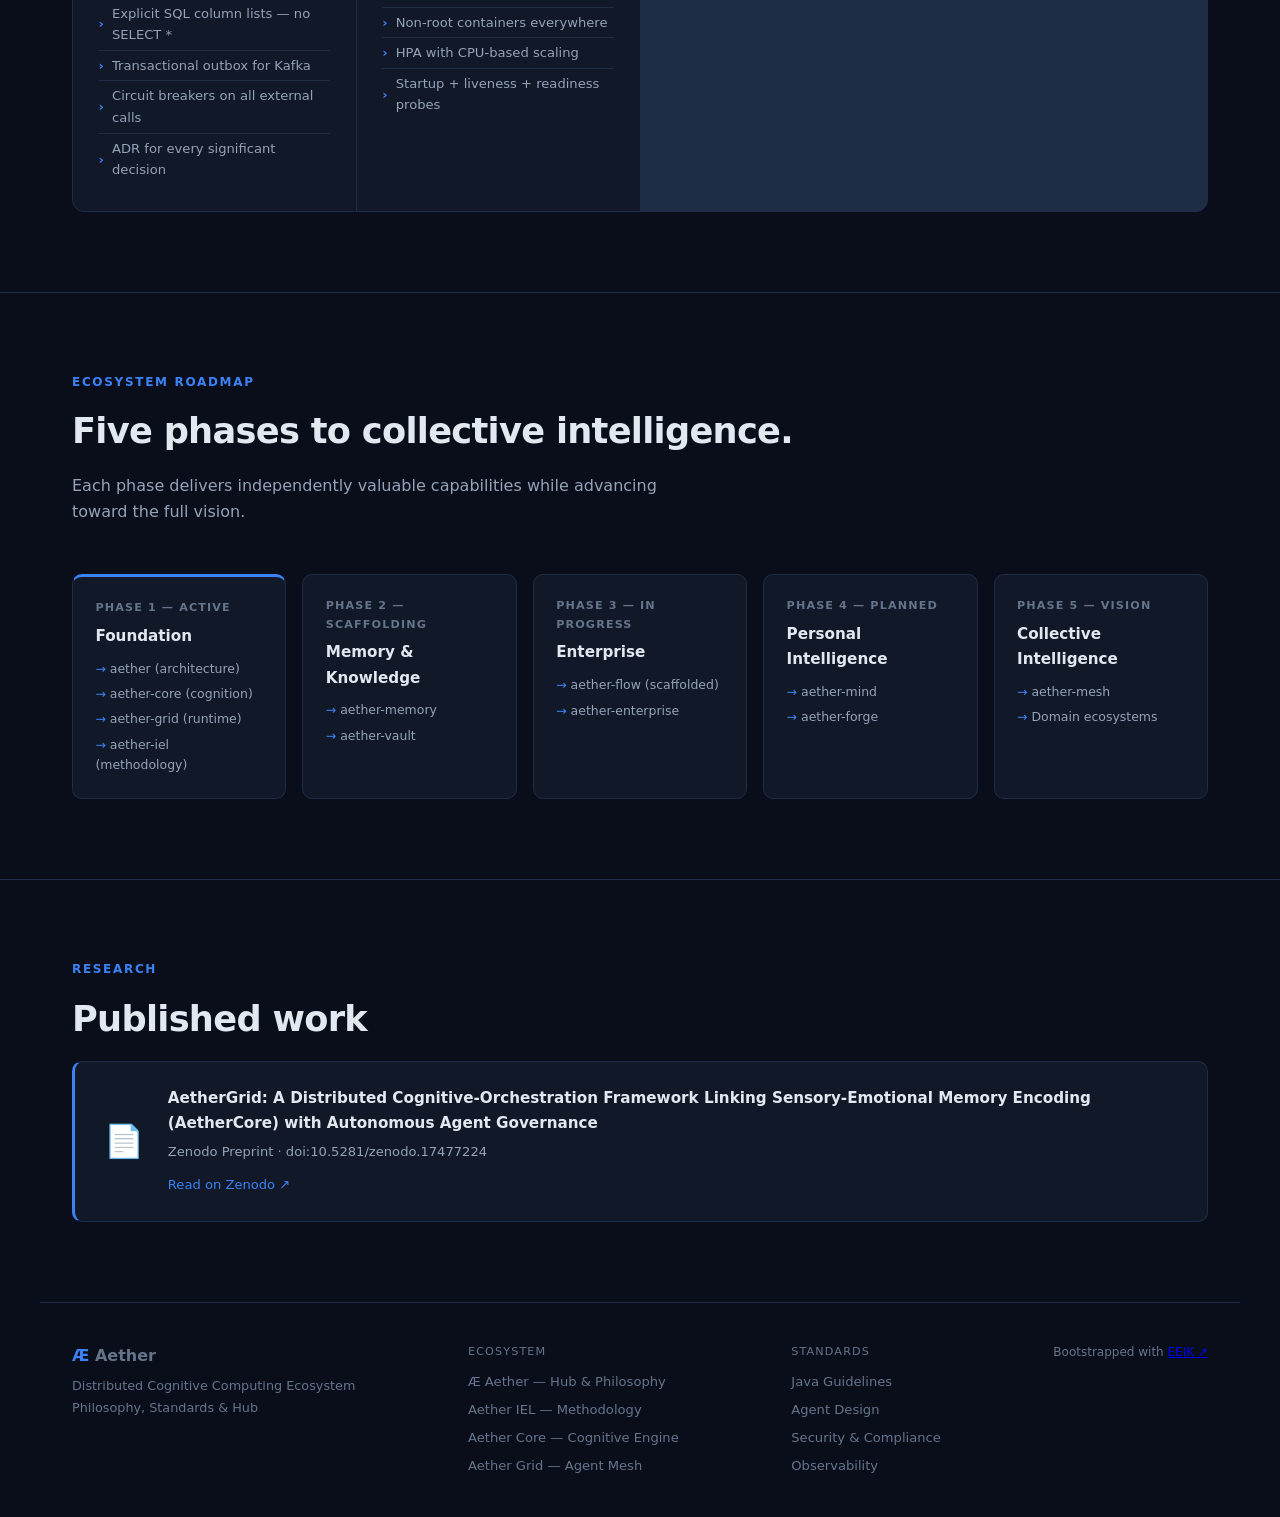
==== commit 057709fa: "docs(ecosystem): mark Aether Vault at Phase 1 (ingestion & retrieval) Vault completed Phase 1 (sourc" ====
--- a/docs/index.html
+++ b/docs/index.html
@@ -496,7 +496,7 @@
 │     └── Observability
 │
 ├── <span class="hl-purple">AetherMemory</span>        <span class="hl-dim">← Memory Platform</span>      <span class="hl-green">✅ scaffold</span>
-├── <span class="hl-purple">AetherVault</span>         <span class="hl-dim">← Knowledge Platform</span>   <span class="hl-green">✅ scaffold</span>
+├── <span class="hl-purple">AetherVault</span>         <span class="hl-dim">← Knowledge Platform</span>   <span class="hl-green">✅ Phase 1</span>
 ├── <span class="hl-purple">AetherFlow</span>          <span class="hl-dim">← Workflow Platform</span>    <span class="hl-green">✅ scaffold</span>
 ├── <span class="hl-amber">AetherForge</span>         <span class="hl-dim">← Developer Platform</span>
 ├── <span class="hl-amber">AetherMind</span>          <span class="hl-dim">← Personal Companion</span>
@@ -596,9 +596,9 @@
         <div class="repo-card-header">
           <div class="repo-icon" style="background:rgba(139,92,246,0.12);color:var(--purple)">📚</div>
           <div class="repo-name">aether-vault</div>
-          <div class="repo-phase phase-active">Phase 0 ✅</div>
-        </div>
-        <div class="repo-desc">Knowledge platform — document indexing, vector embeddings, knowledge graph, RAG pipelines, and search APIs. Scaffolded and building.</div>
+          <div class="repo-phase phase-active">Phase 1 ✅</div>
+        </div>
+        <div class="repo-desc">Knowledge platform — document indexing, vector embeddings, knowledge graph, RAG pipelines, and search APIs. Ingestion &amp; retrieval engine complete: source connectors (file/http/s3), freshness-aware ingestion, pluggable tokenizer.</div>
       </div>
 
       <div class="repo-card">
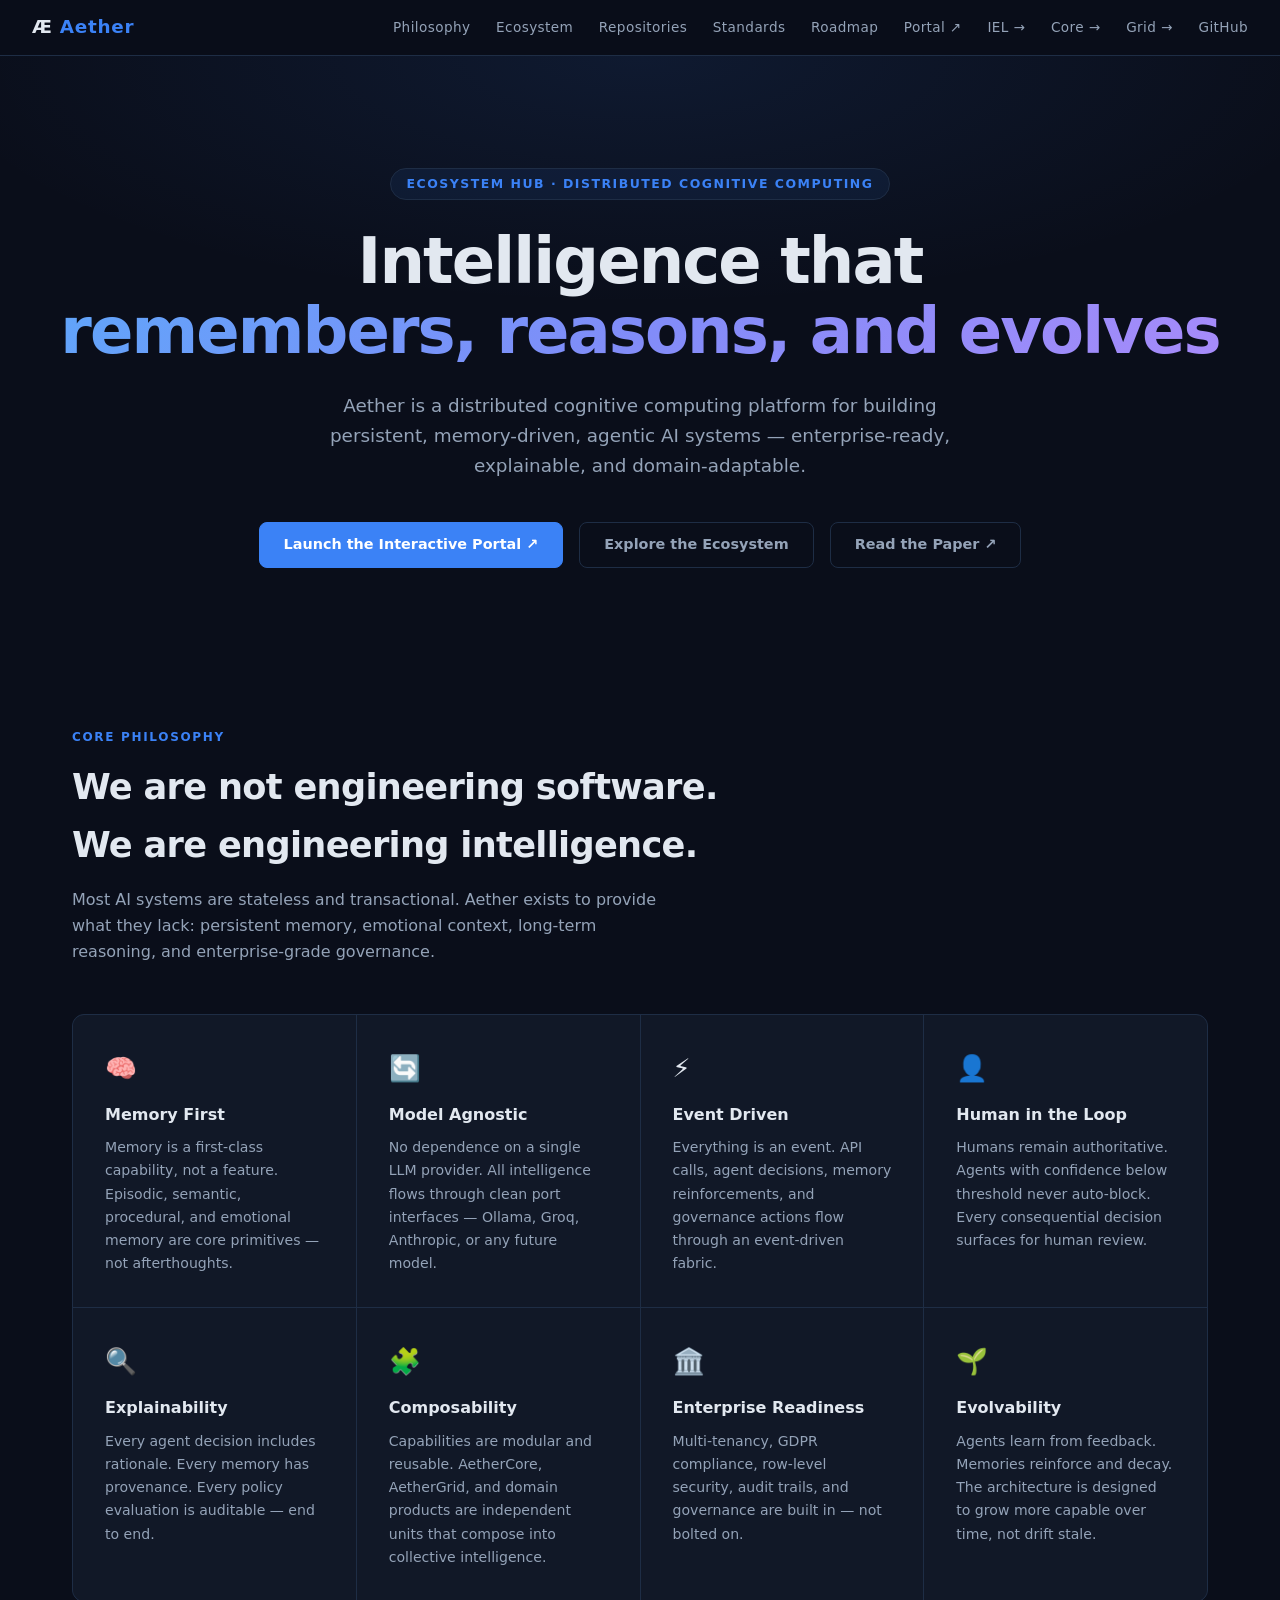
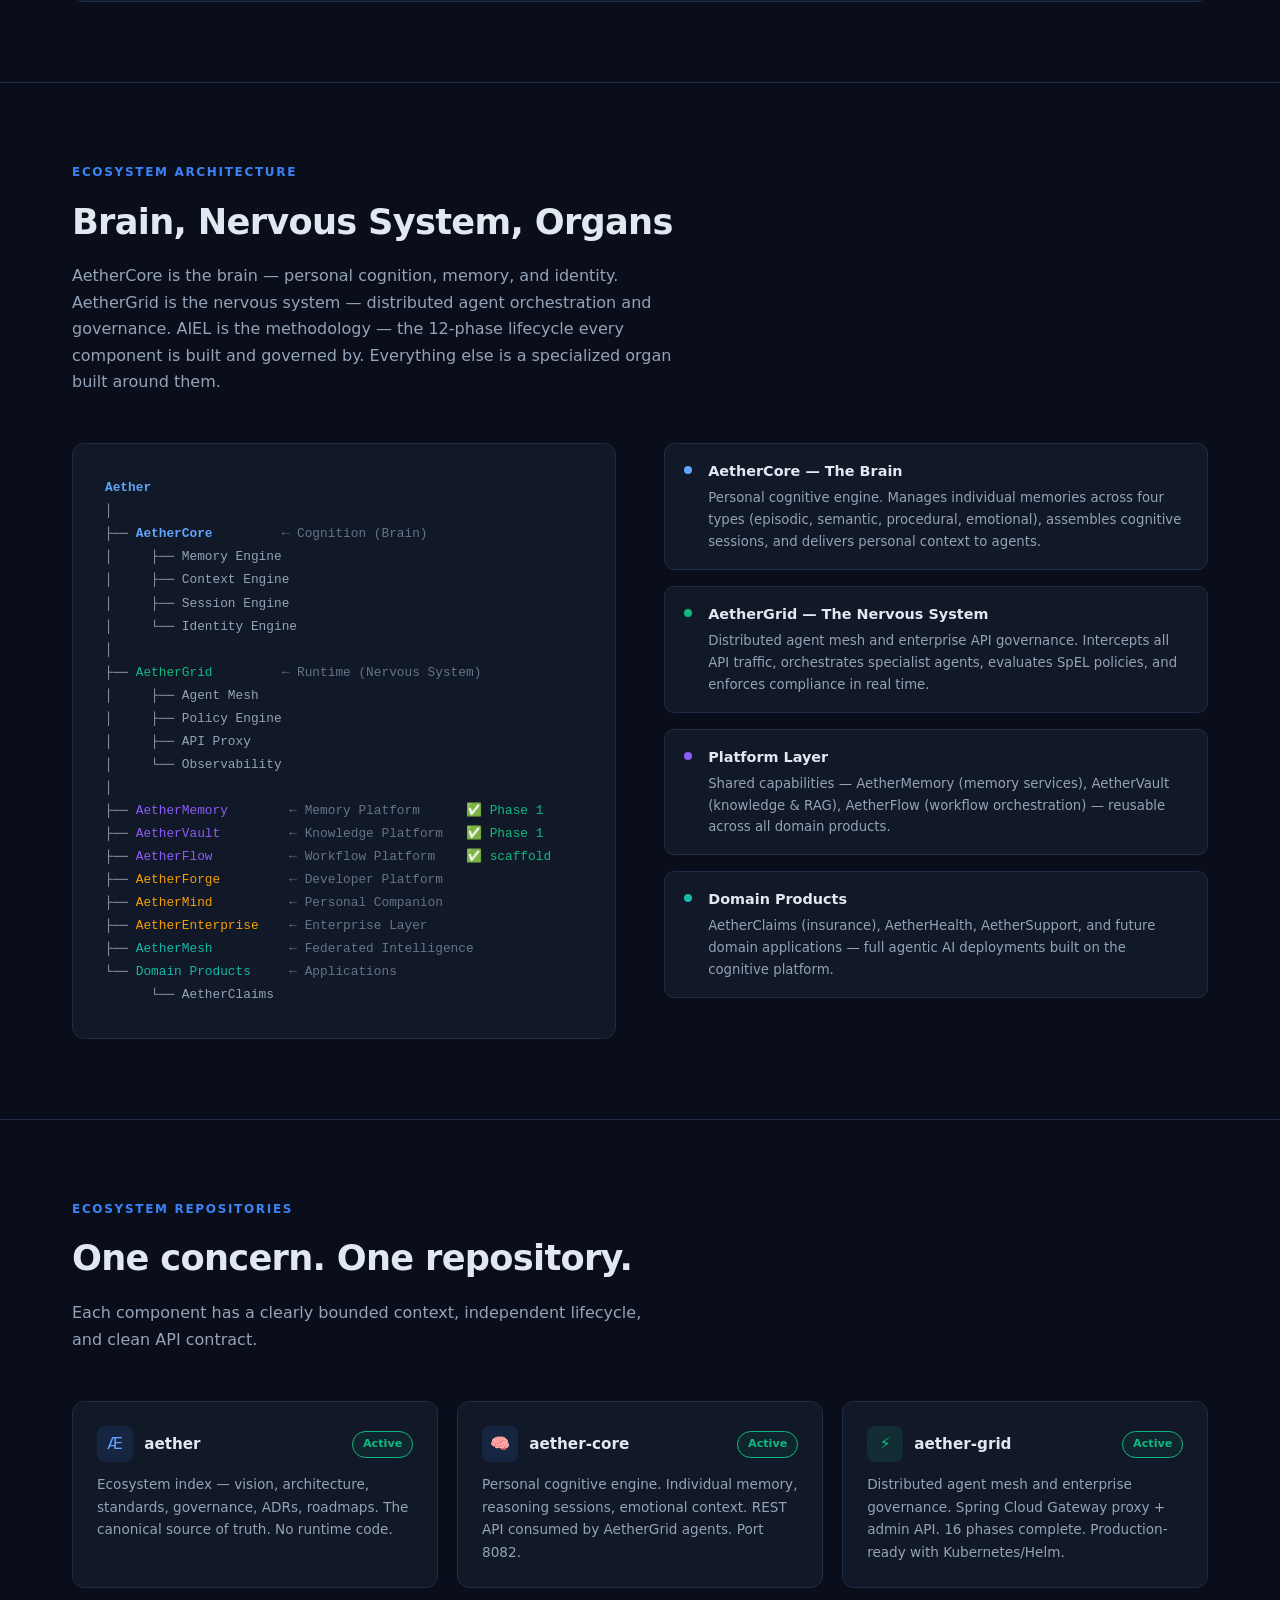
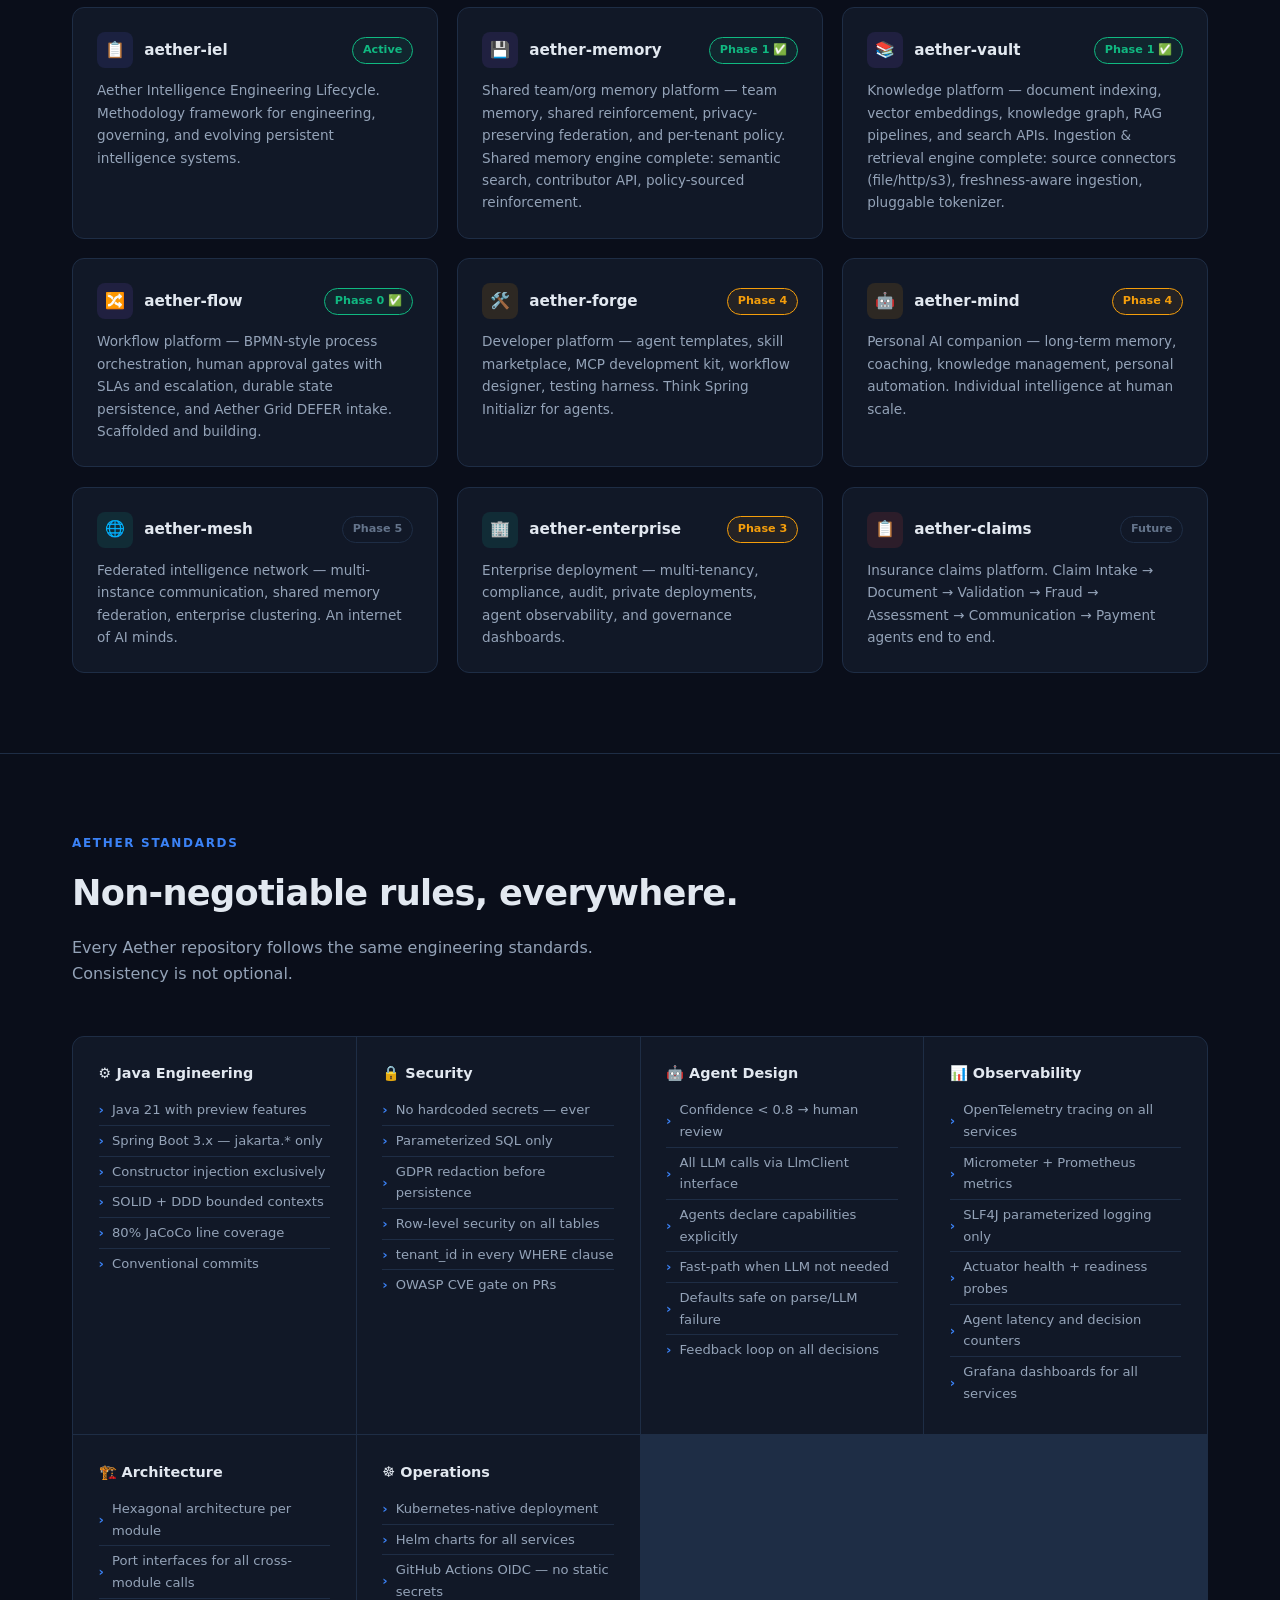
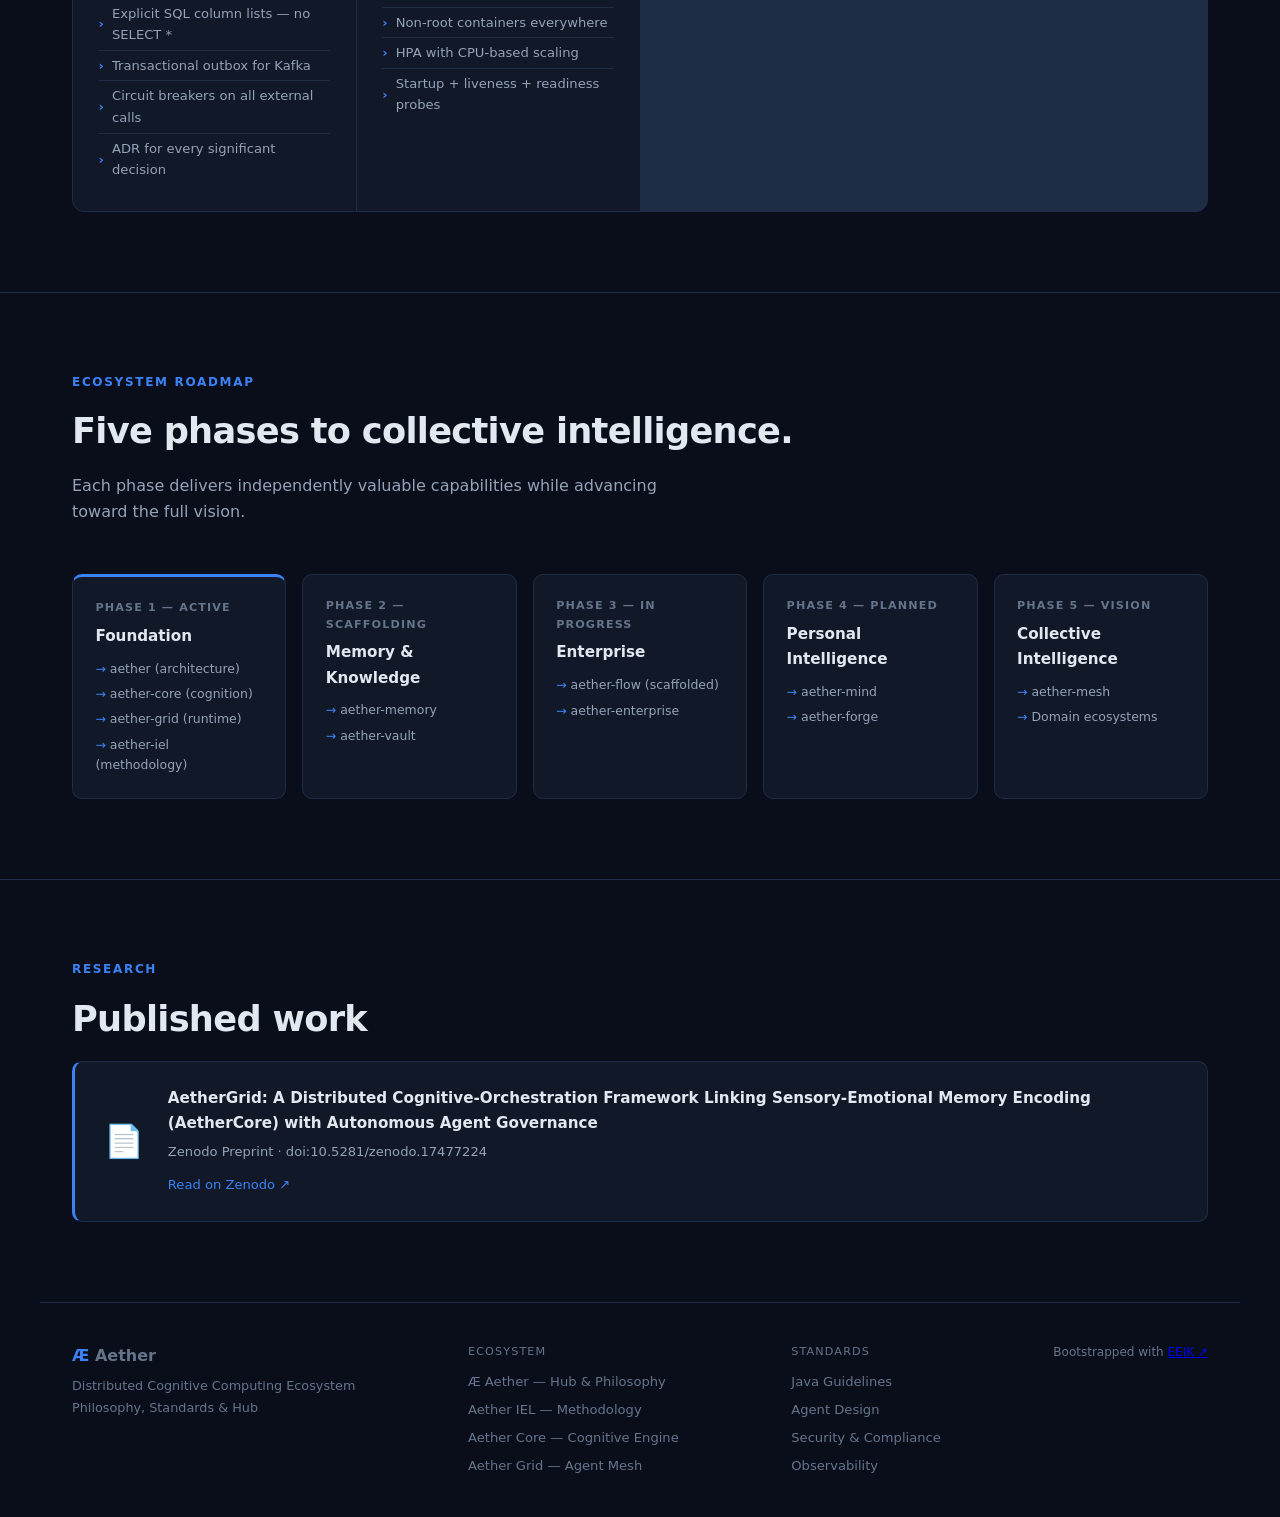
==== commit 7fca8ca5: "docs(ecosystem): mark Aether Memory at Phase 1 (shared memory engine) Memory completed Phase 1 (sema" ====
--- a/docs/index.html
+++ b/docs/index.html
@@ -495,7 +495,7 @@
 │     ├── API Proxy
 │     └── Observability
 │
-├── <span class="hl-purple">AetherMemory</span>        <span class="hl-dim">← Memory Platform</span>      <span class="hl-green">✅ scaffold</span>
+├── <span class="hl-purple">AetherMemory</span>        <span class="hl-dim">← Memory Platform</span>      <span class="hl-green">✅ Phase 1</span>
 ├── <span class="hl-purple">AetherVault</span>         <span class="hl-dim">← Knowledge Platform</span>   <span class="hl-green">✅ Phase 1</span>
 ├── <span class="hl-purple">AetherFlow</span>          <span class="hl-dim">← Workflow Platform</span>    <span class="hl-green">✅ scaffold</span>
 ├── <span class="hl-amber">AetherForge</span>         <span class="hl-dim">← Developer Platform</span>
@@ -587,9 +587,9 @@
         <div class="repo-card-header">
           <div class="repo-icon" style="background:rgba(139,92,246,0.12);color:var(--purple)">💾</div>
           <div class="repo-name">aether-memory</div>
-          <div class="repo-phase phase-active">Phase 0 ✅</div>
-        </div>
-        <div class="repo-desc">Shared team/org memory platform — team memory, shared reinforcement, privacy-preserving federation, and per-tenant policy. Scaffolded and building.</div>
+          <div class="repo-phase phase-active">Phase 1 ✅</div>
+        </div>
+        <div class="repo-desc">Shared team/org memory platform — team memory, shared reinforcement, privacy-preserving federation, and per-tenant policy. Shared memory engine complete: semantic search, contributor API, policy-sourced reinforcement.</div>
       </div>
 
       <div class="repo-card">
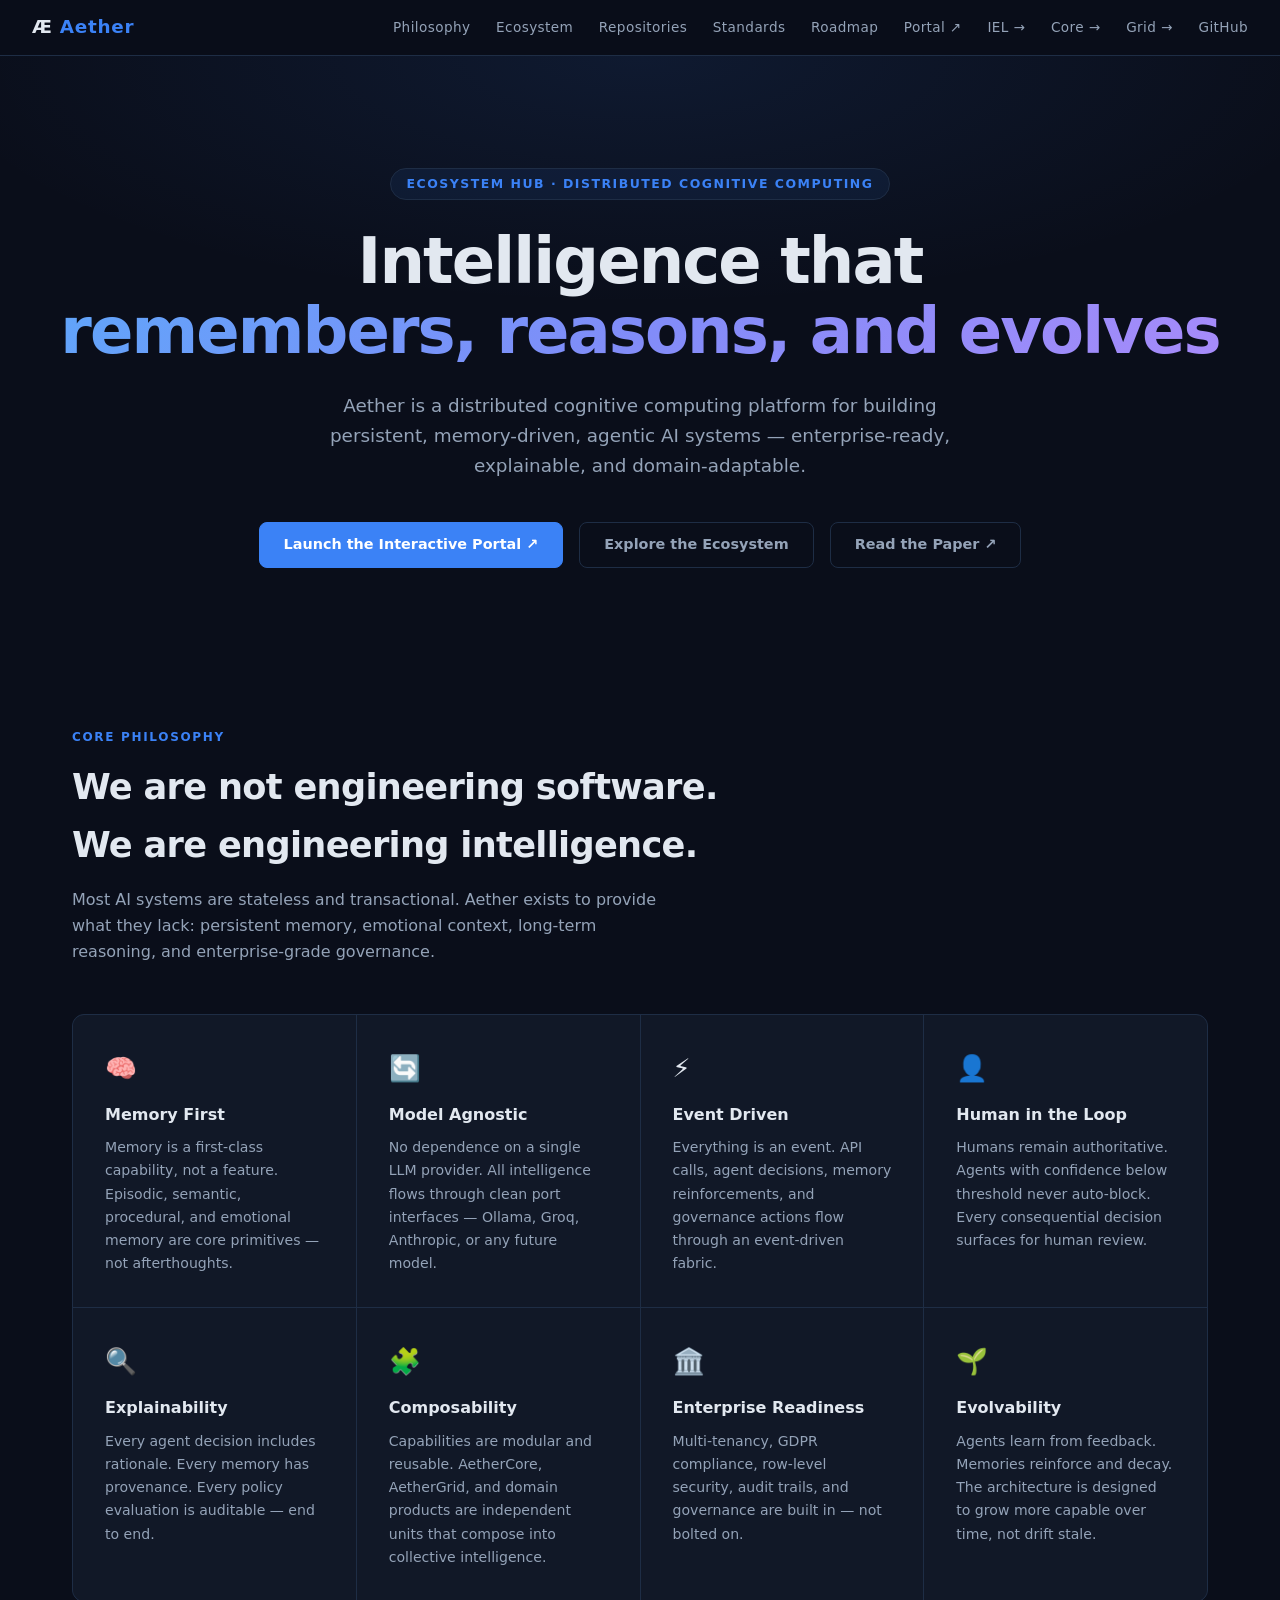
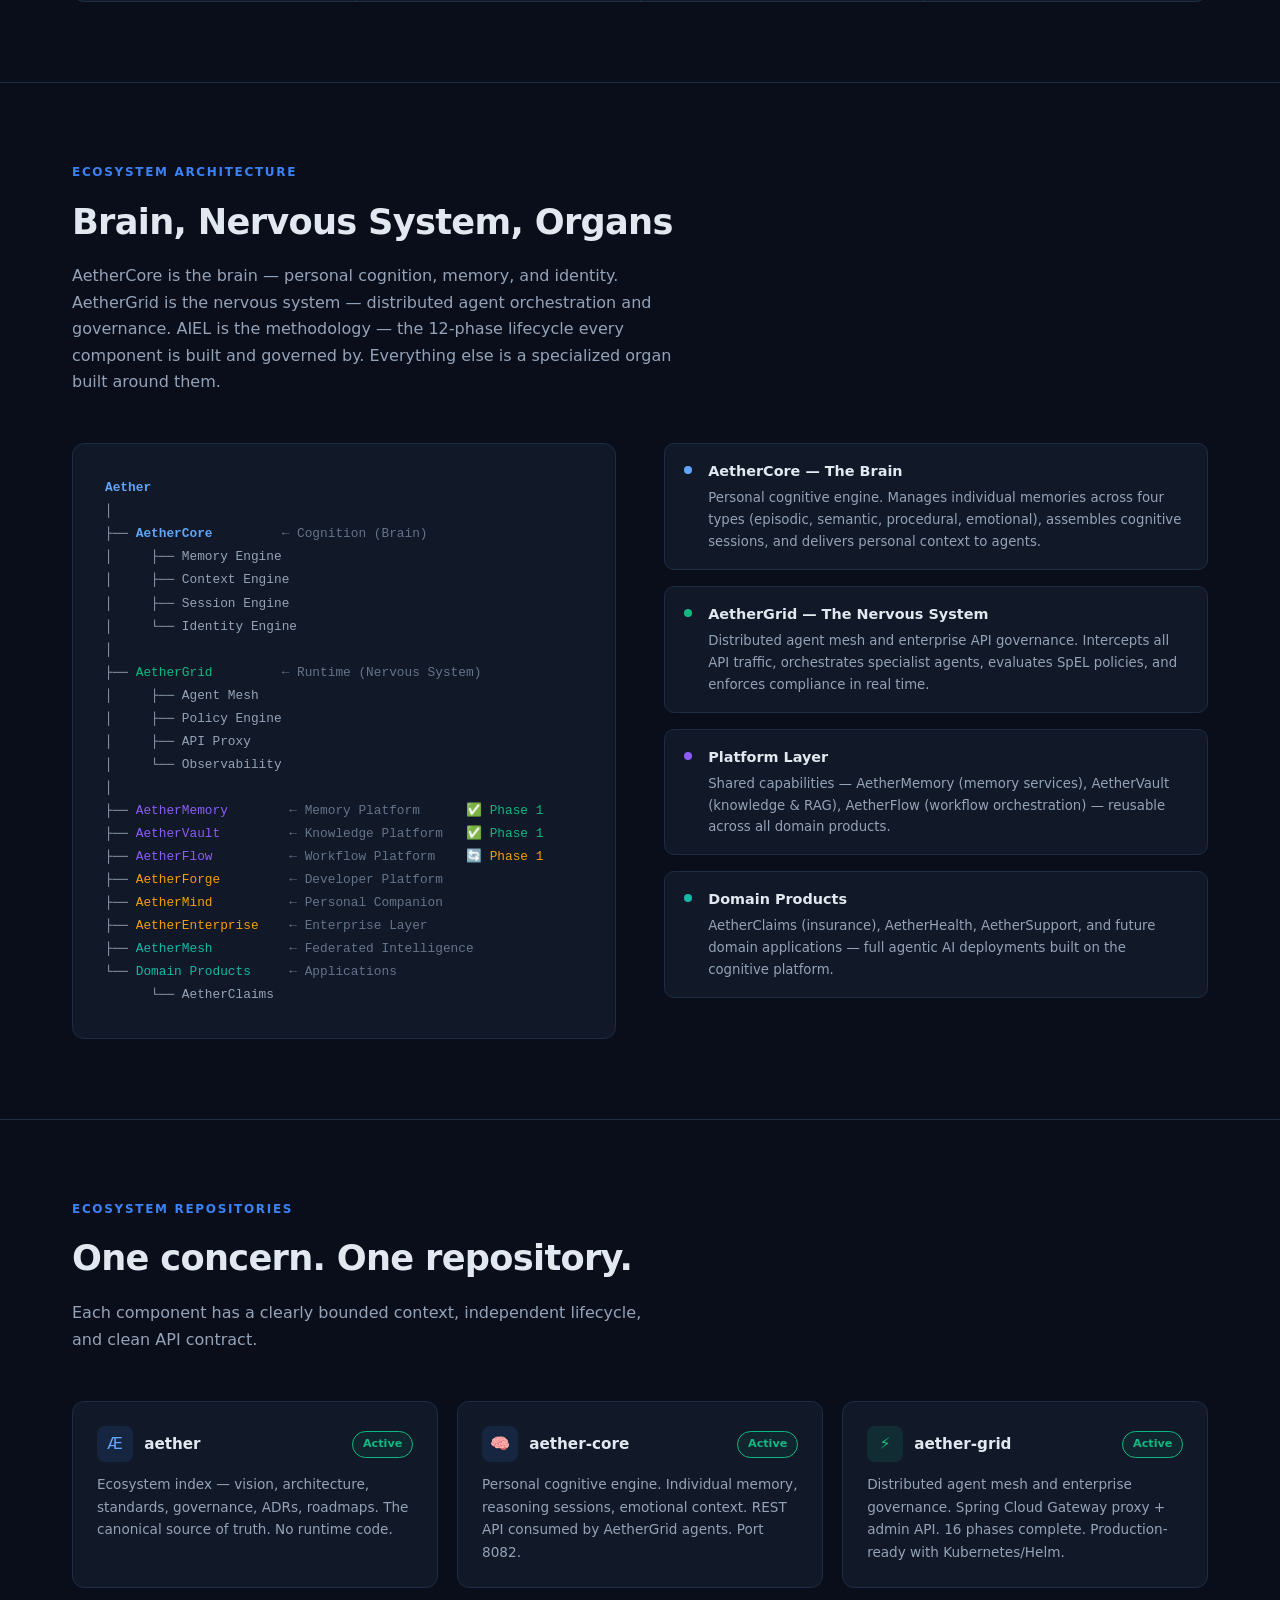
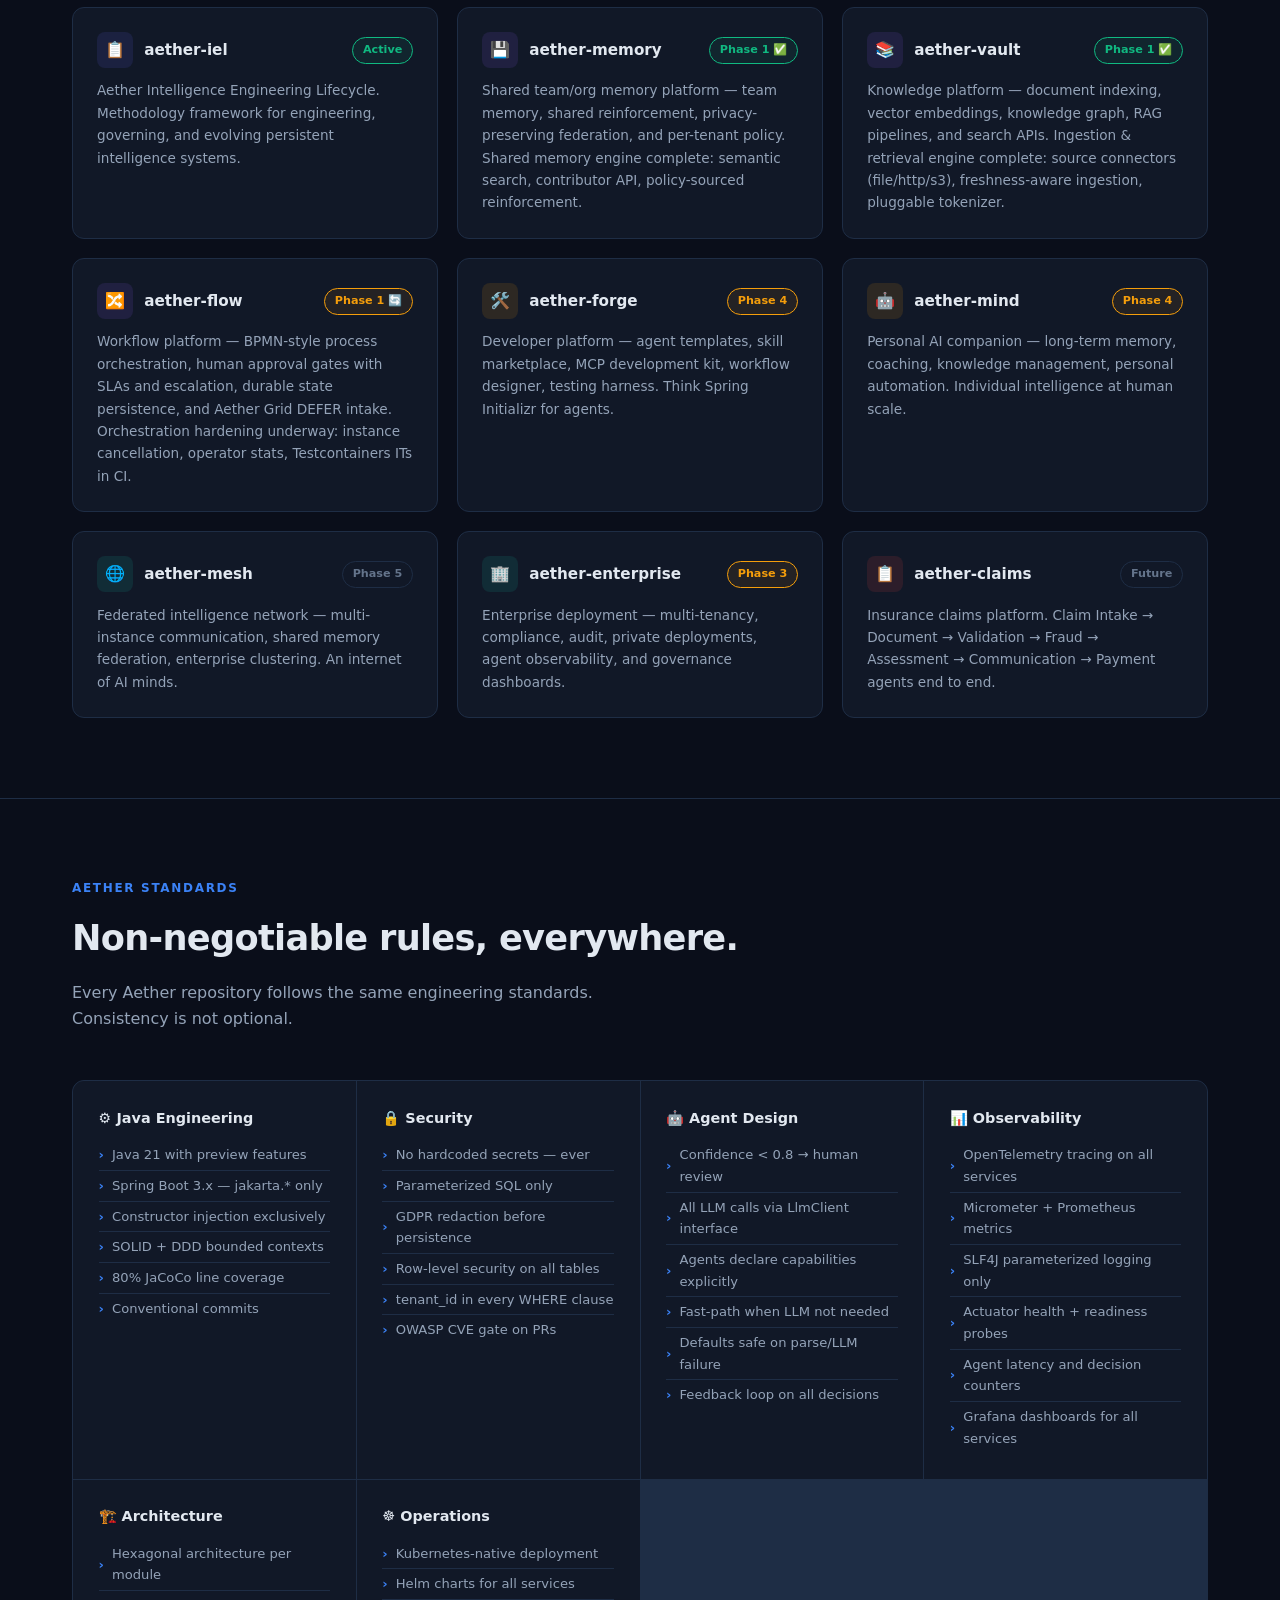
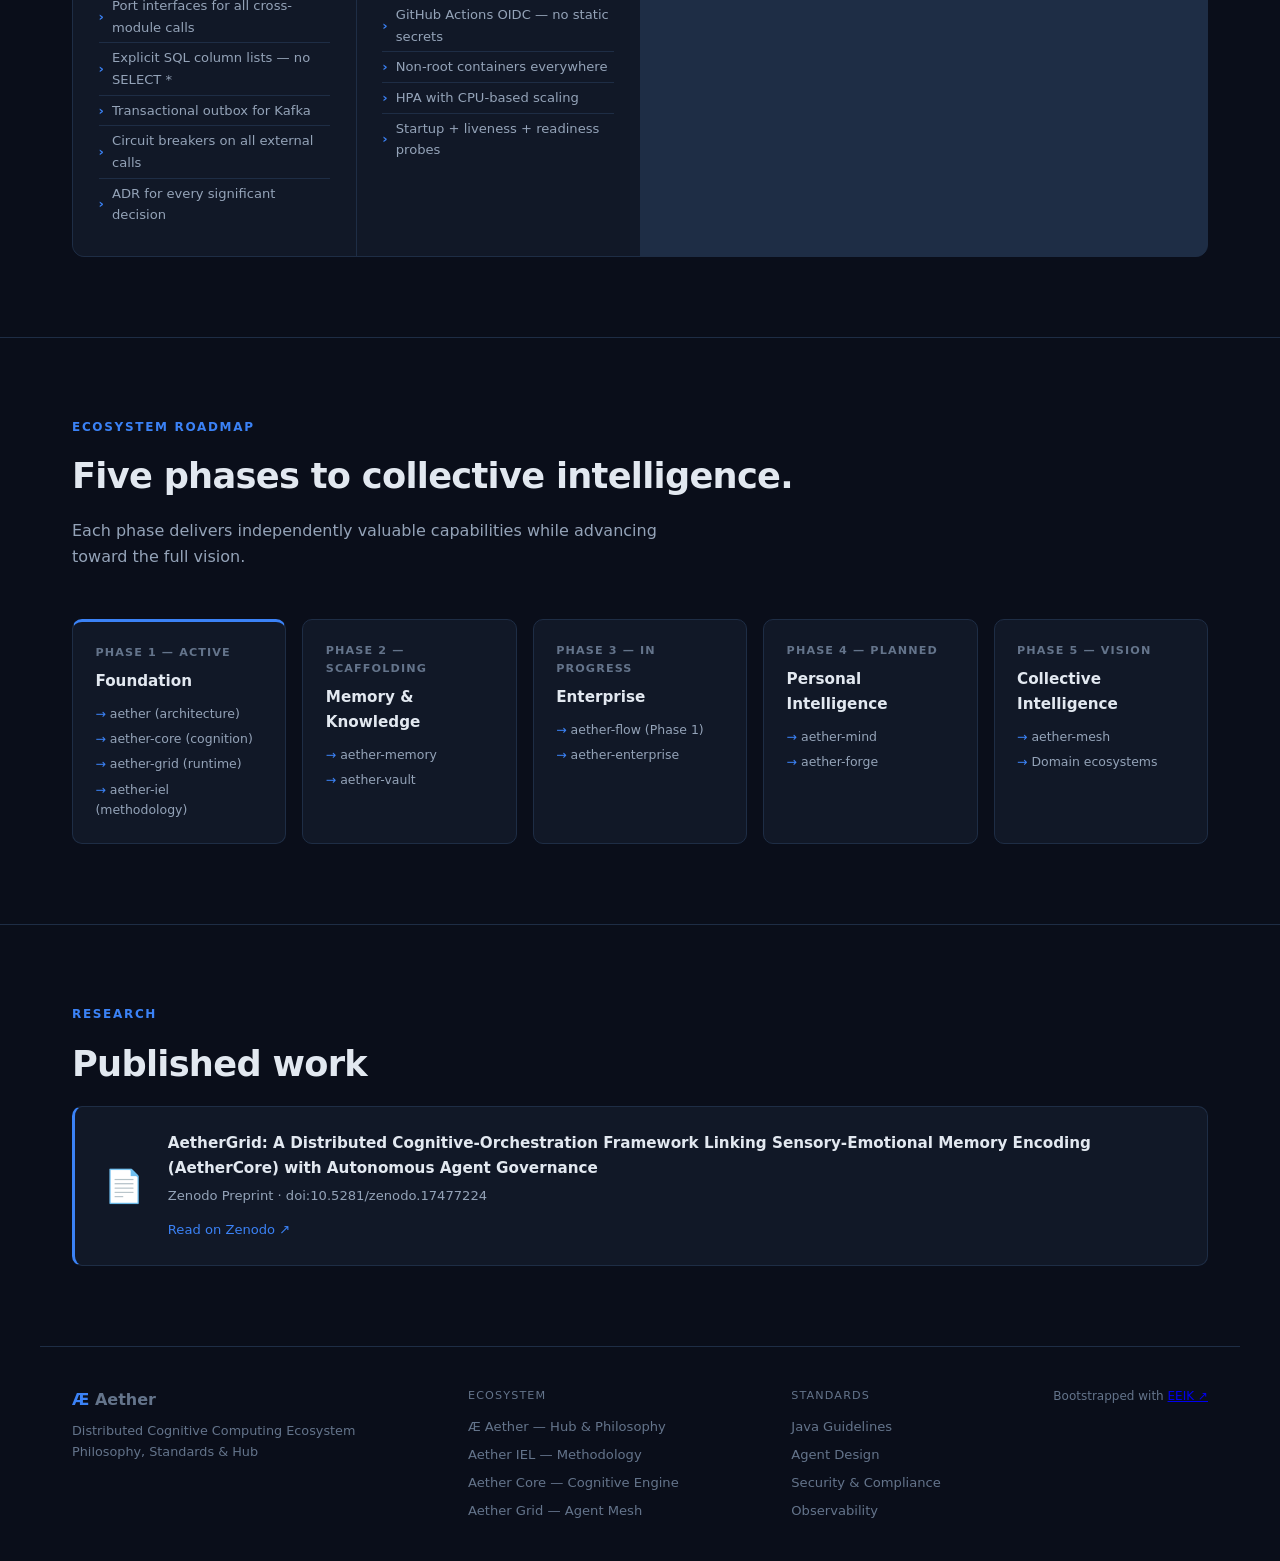
==== commit fb0624c2: "docs(ecosystem): mark Aether Flow at Phase 1 (orchestration hardening, in progress) Flow advanced in" ====
--- a/docs/index.html
+++ b/docs/index.html
@@ -497,7 +497,7 @@
 │
 ├── <span class="hl-purple">AetherMemory</span>        <span class="hl-dim">← Memory Platform</span>      <span class="hl-green">✅ Phase 1</span>
 ├── <span class="hl-purple">AetherVault</span>         <span class="hl-dim">← Knowledge Platform</span>   <span class="hl-green">✅ Phase 1</span>
-├── <span class="hl-purple">AetherFlow</span>          <span class="hl-dim">← Workflow Platform</span>    <span class="hl-green">✅ scaffold</span>
+├── <span class="hl-purple">AetherFlow</span>          <span class="hl-dim">← Workflow Platform</span>    <span class="hl-amber">🔄 Phase 1</span>
 ├── <span class="hl-amber">AetherForge</span>         <span class="hl-dim">← Developer Platform</span>
 ├── <span class="hl-amber">AetherMind</span>          <span class="hl-dim">← Personal Companion</span>
 ├── <span class="hl-amber">AetherEnterprise</span>    <span class="hl-dim">← Enterprise Layer</span>
@@ -605,9 +605,9 @@
         <div class="repo-card-header">
           <div class="repo-icon" style="background:rgba(139,92,246,0.12);color:var(--purple)">🔀</div>
           <div class="repo-name">aether-flow</div>
-          <div class="repo-phase phase-active">Phase 0 ✅</div>
-        </div>
-        <div class="repo-desc">Workflow platform — BPMN-style process orchestration, human approval gates with SLAs and escalation, durable state persistence, and Aether Grid DEFER intake. Scaffolded and building.</div>
+          <div class="repo-phase phase-planned">Phase 1 🔄</div>
+        </div>
+        <div class="repo-desc">Workflow platform — BPMN-style process orchestration, human approval gates with SLAs and escalation, durable state persistence, and Aether Grid DEFER intake. Orchestration hardening underway: instance cancellation, operator stats, Testcontainers ITs in CI.</div>
       </div>
 
       <div class="repo-card">
@@ -765,7 +765,7 @@
         <div class="phase-num">Phase 3 — In Progress</div>
         <div class="phase-title">Enterprise</div>
         <div class="phase-repos">
-          <div class="phase-repo">aether-flow (scaffolded)</div>
+          <div class="phase-repo">aether-flow (Phase 1)</div>
           <div class="phase-repo">aether-enterprise</div>
         </div>
       </div>
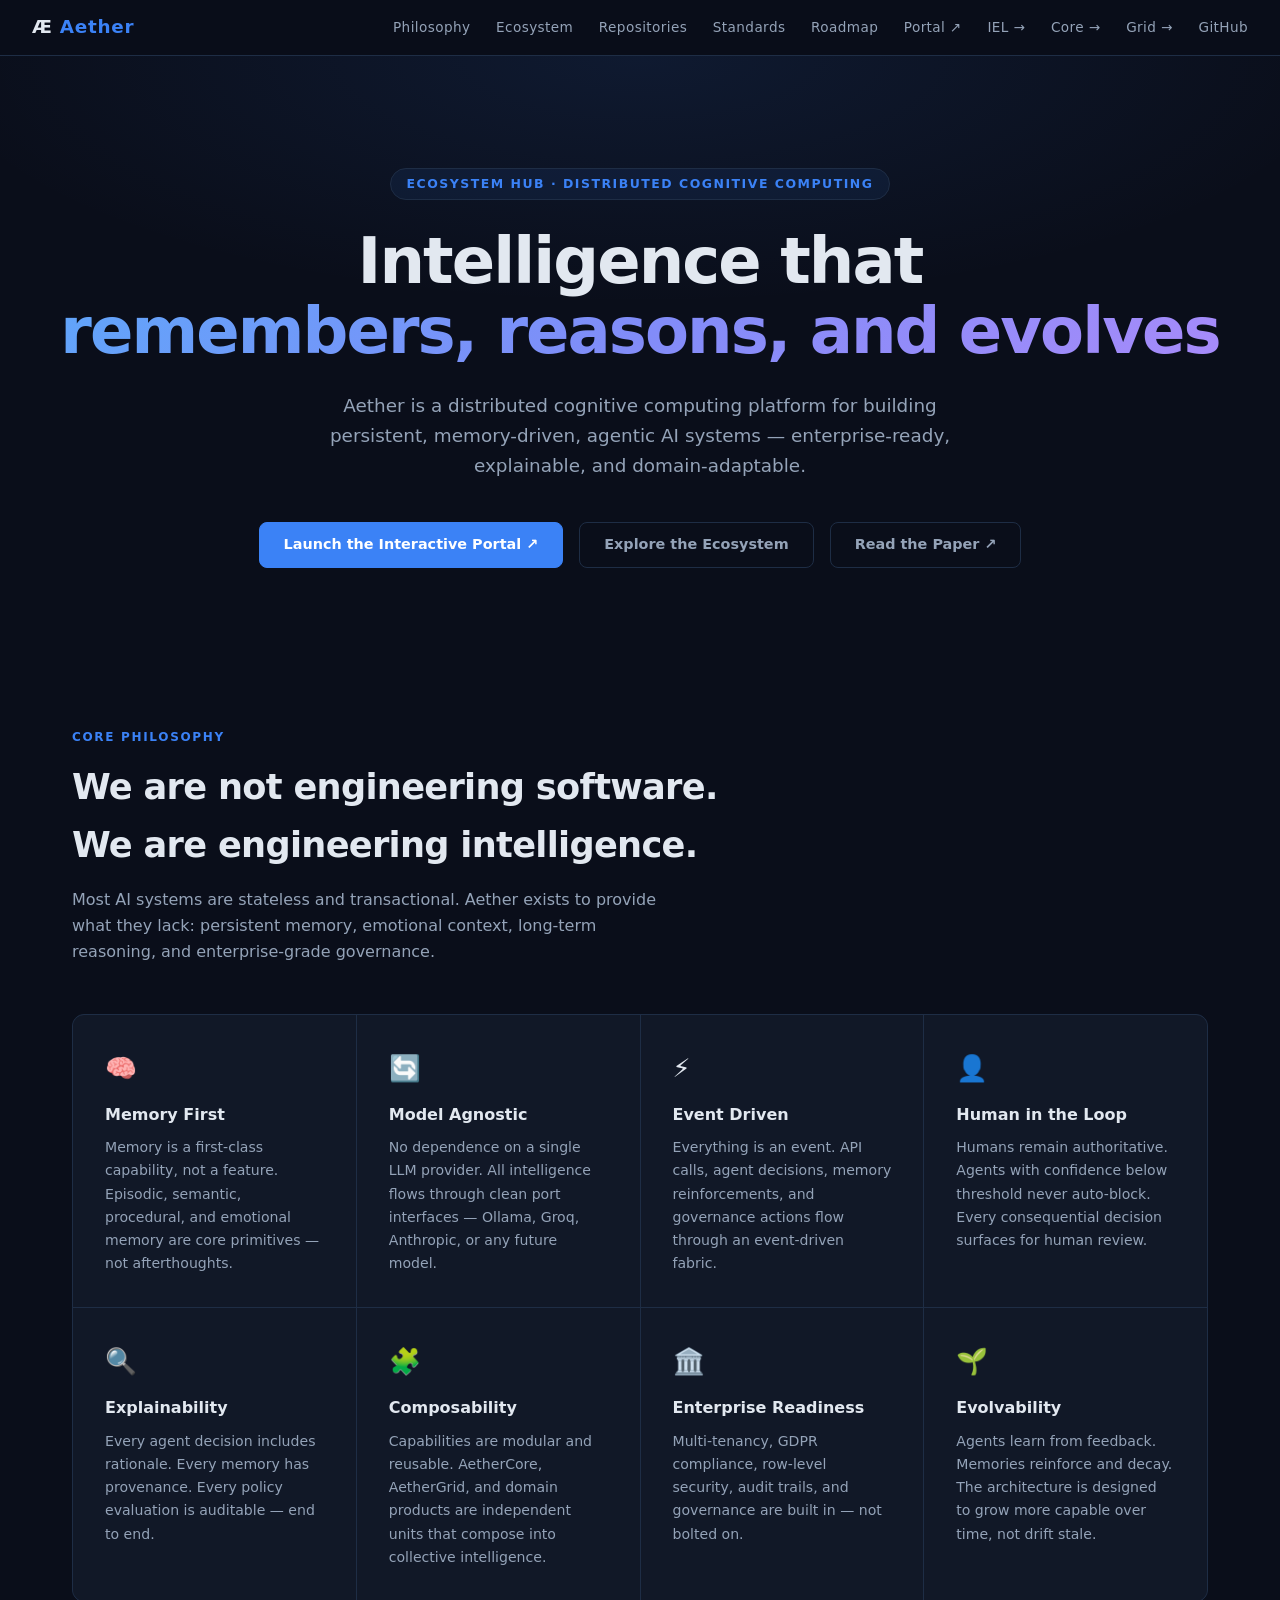
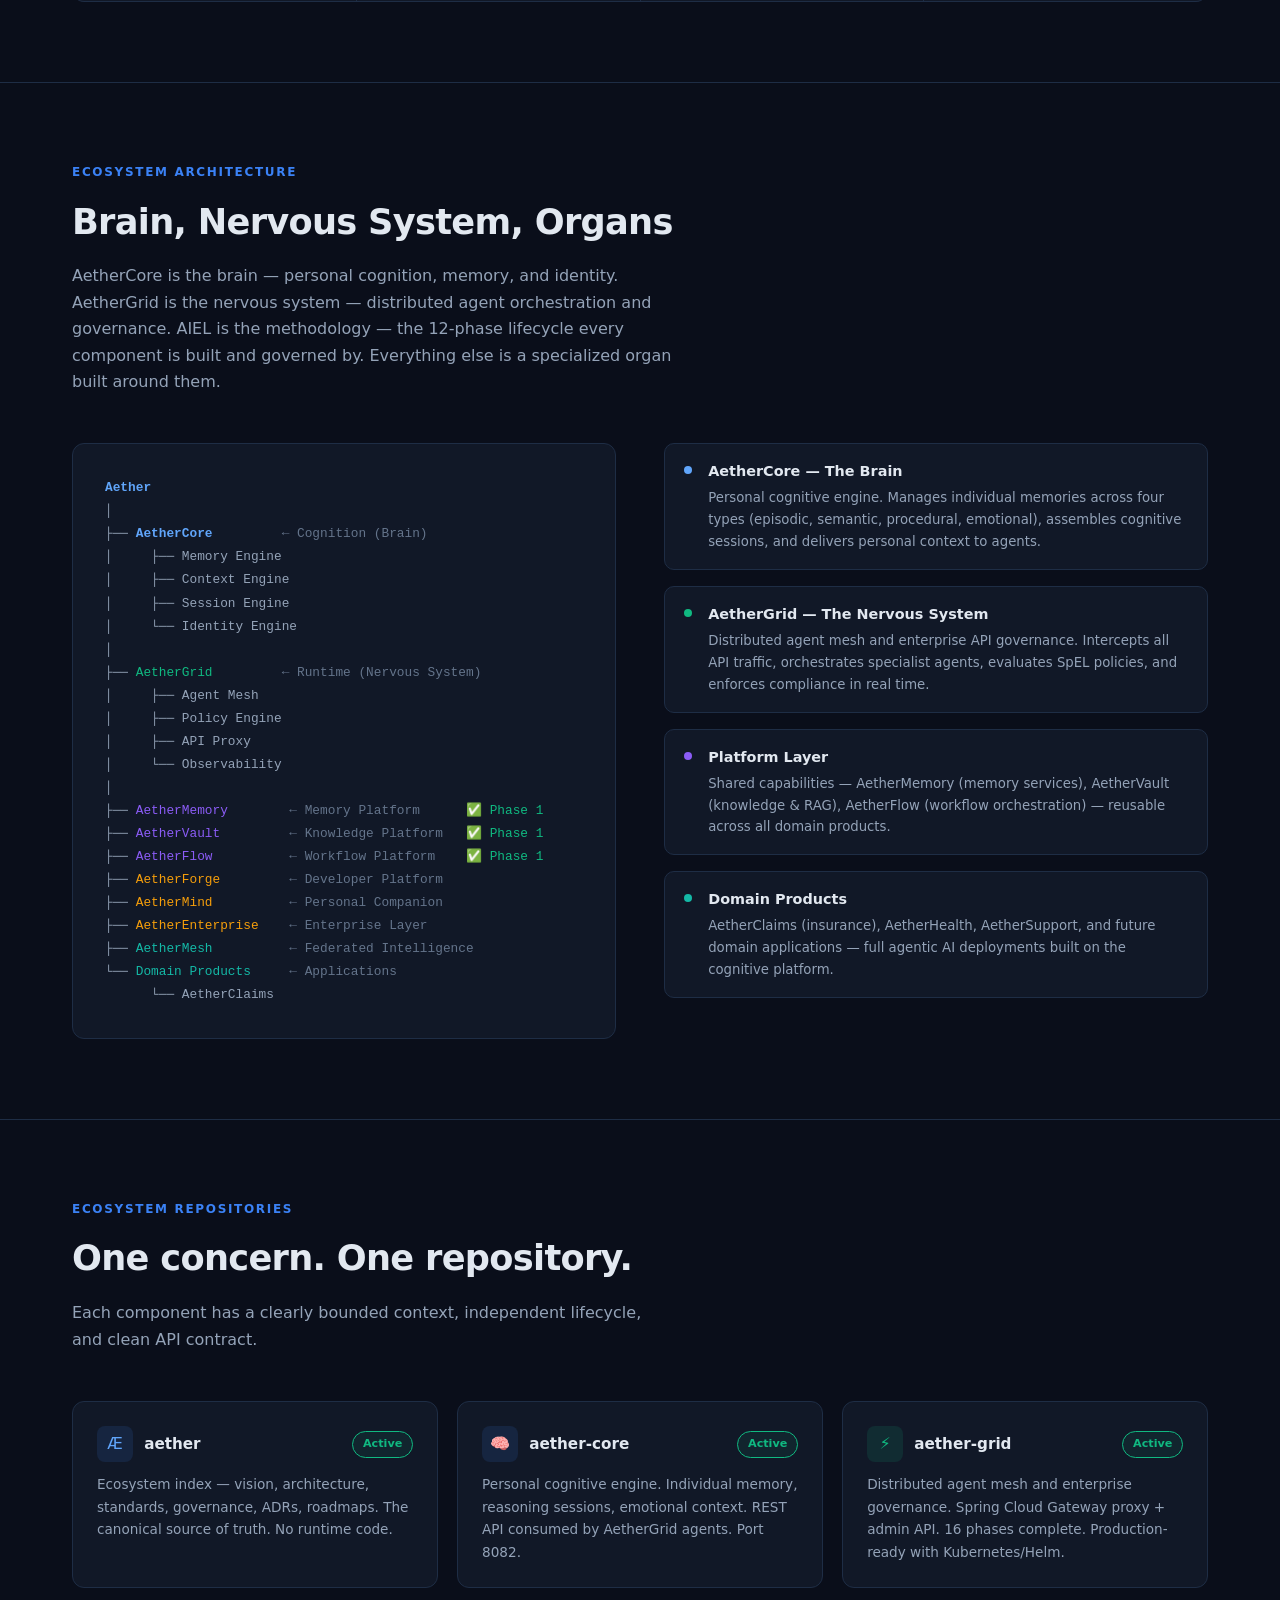
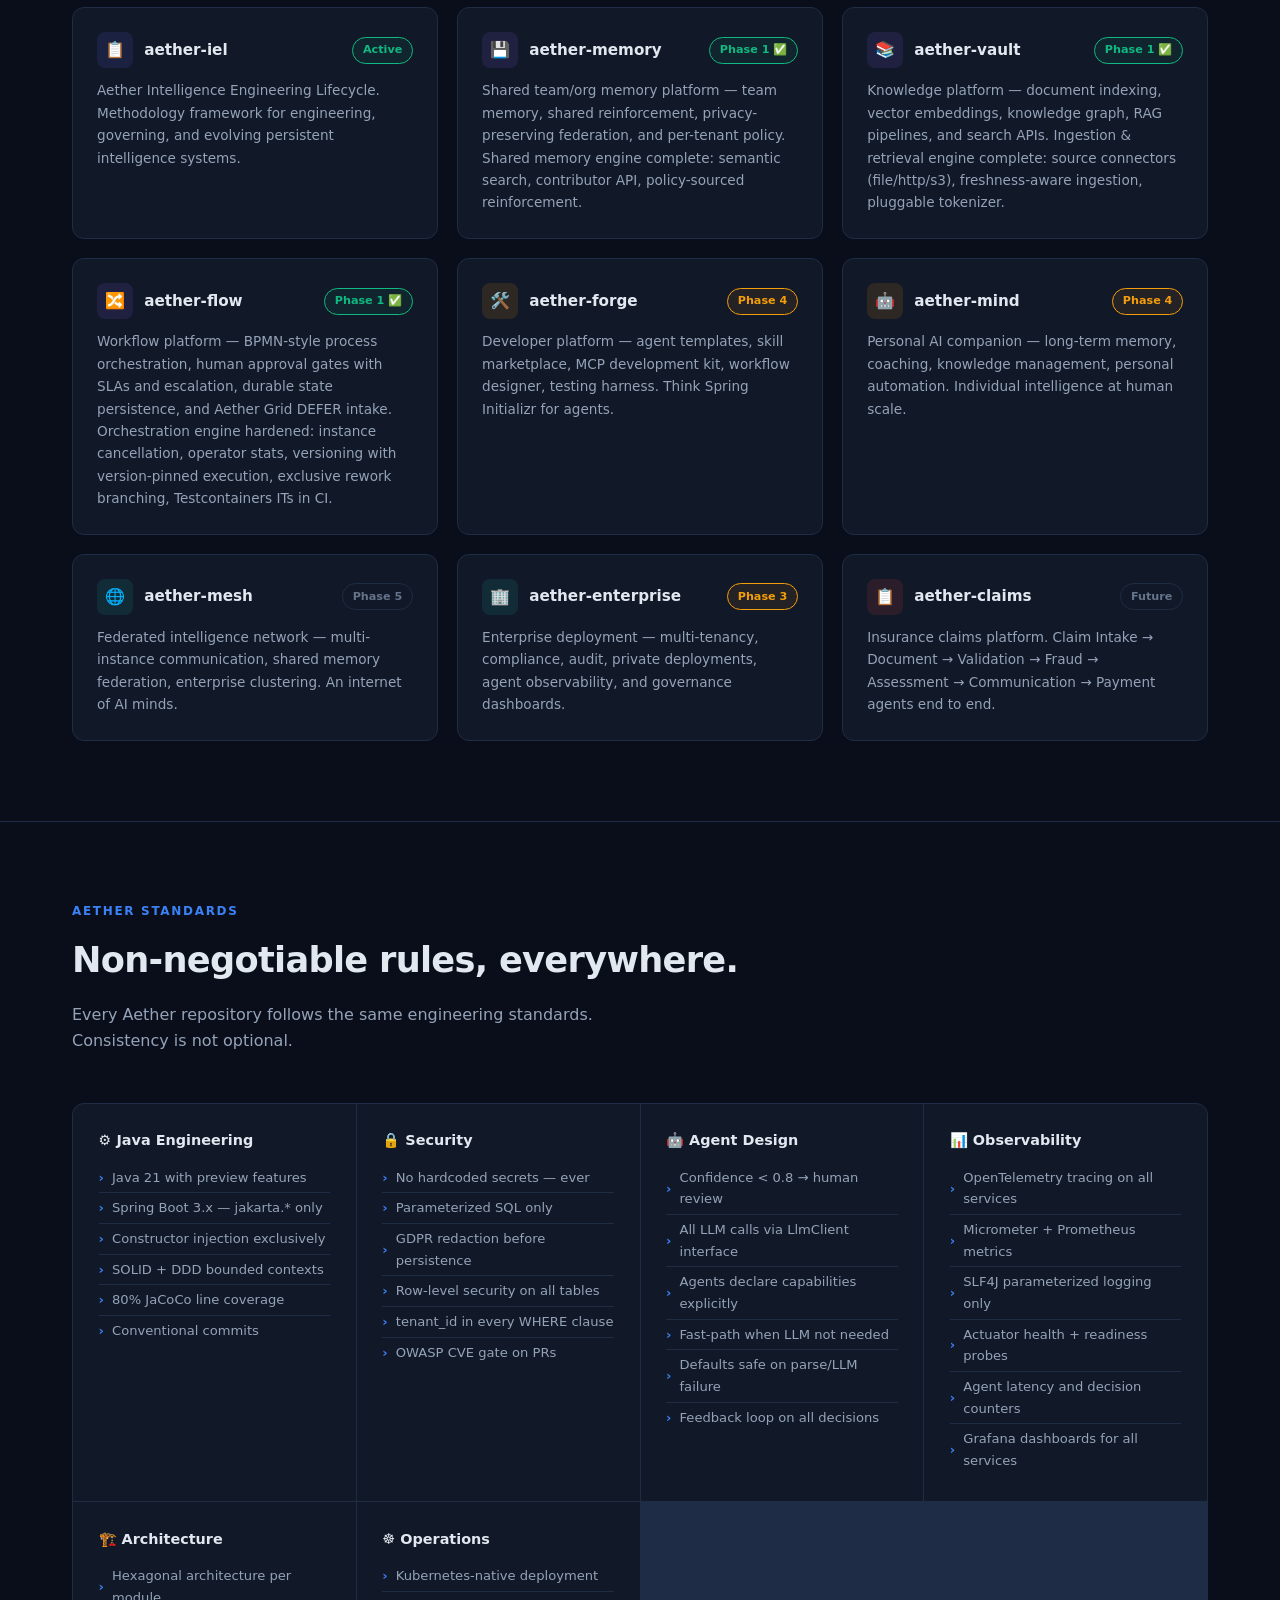
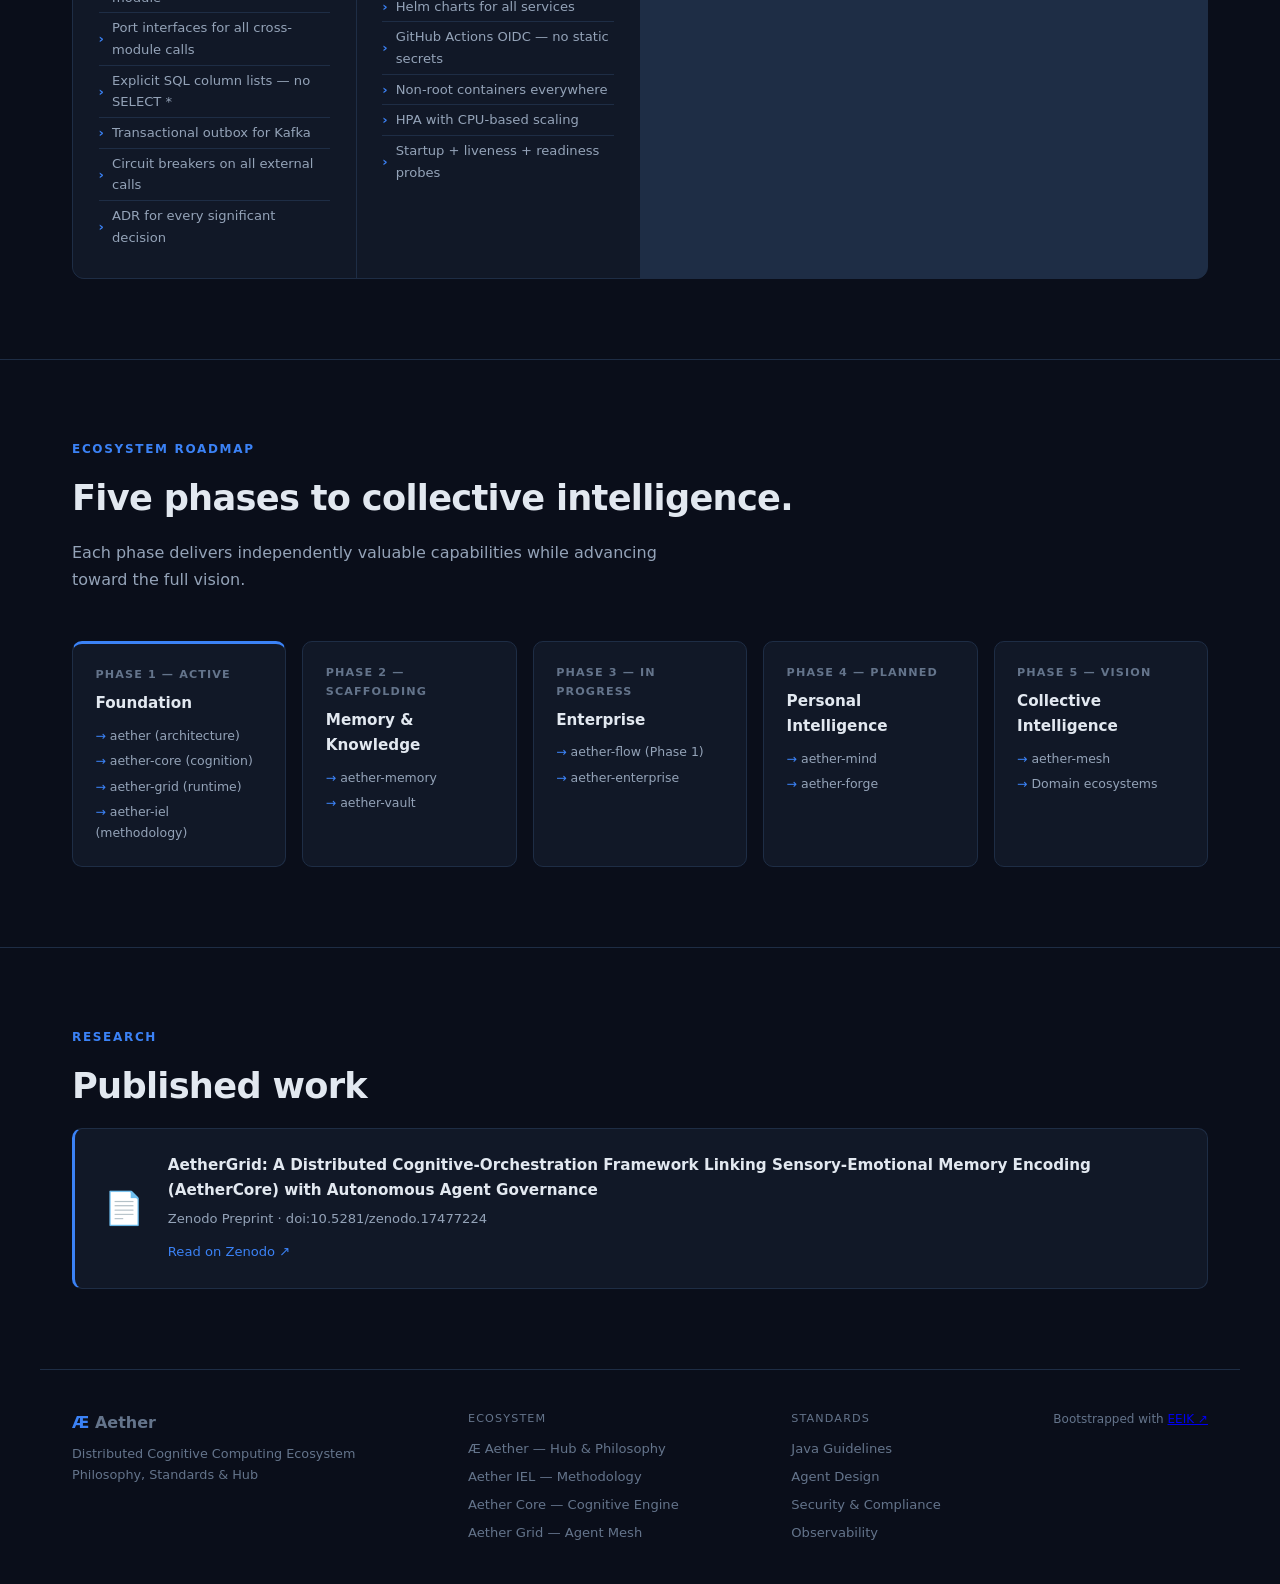
==== commit 834d34d9: "docs(ecosystem): mark Aether Flow Phase 1 complete (orchestration hardening) Flow completed Phase 1 " ====
--- a/docs/index.html
+++ b/docs/index.html
@@ -497,7 +497,7 @@
 │
 ├── <span class="hl-purple">AetherMemory</span>        <span class="hl-dim">← Memory Platform</span>      <span class="hl-green">✅ Phase 1</span>
 ├── <span class="hl-purple">AetherVault</span>         <span class="hl-dim">← Knowledge Platform</span>   <span class="hl-green">✅ Phase 1</span>
-├── <span class="hl-purple">AetherFlow</span>          <span class="hl-dim">← Workflow Platform</span>    <span class="hl-amber">🔄 Phase 1</span>
+├── <span class="hl-purple">AetherFlow</span>          <span class="hl-dim">← Workflow Platform</span>    <span class="hl-green">✅ Phase 1</span>
 ├── <span class="hl-amber">AetherForge</span>         <span class="hl-dim">← Developer Platform</span>
 ├── <span class="hl-amber">AetherMind</span>          <span class="hl-dim">← Personal Companion</span>
 ├── <span class="hl-amber">AetherEnterprise</span>    <span class="hl-dim">← Enterprise Layer</span>
@@ -605,9 +605,9 @@
         <div class="repo-card-header">
           <div class="repo-icon" style="background:rgba(139,92,246,0.12);color:var(--purple)">🔀</div>
           <div class="repo-name">aether-flow</div>
-          <div class="repo-phase phase-planned">Phase 1 🔄</div>
-        </div>
-        <div class="repo-desc">Workflow platform — BPMN-style process orchestration, human approval gates with SLAs and escalation, durable state persistence, and Aether Grid DEFER intake. Orchestration hardening underway: instance cancellation, operator stats, Testcontainers ITs in CI.</div>
+          <div class="repo-phase phase-active">Phase 1 ✅</div>
+        </div>
+        <div class="repo-desc">Workflow platform — BPMN-style process orchestration, human approval gates with SLAs and escalation, durable state persistence, and Aether Grid DEFER intake. Orchestration engine hardened: instance cancellation, operator stats, versioning with version-pinned execution, exclusive rework branching, Testcontainers ITs in CI.</div>
       </div>
 
       <div class="repo-card">
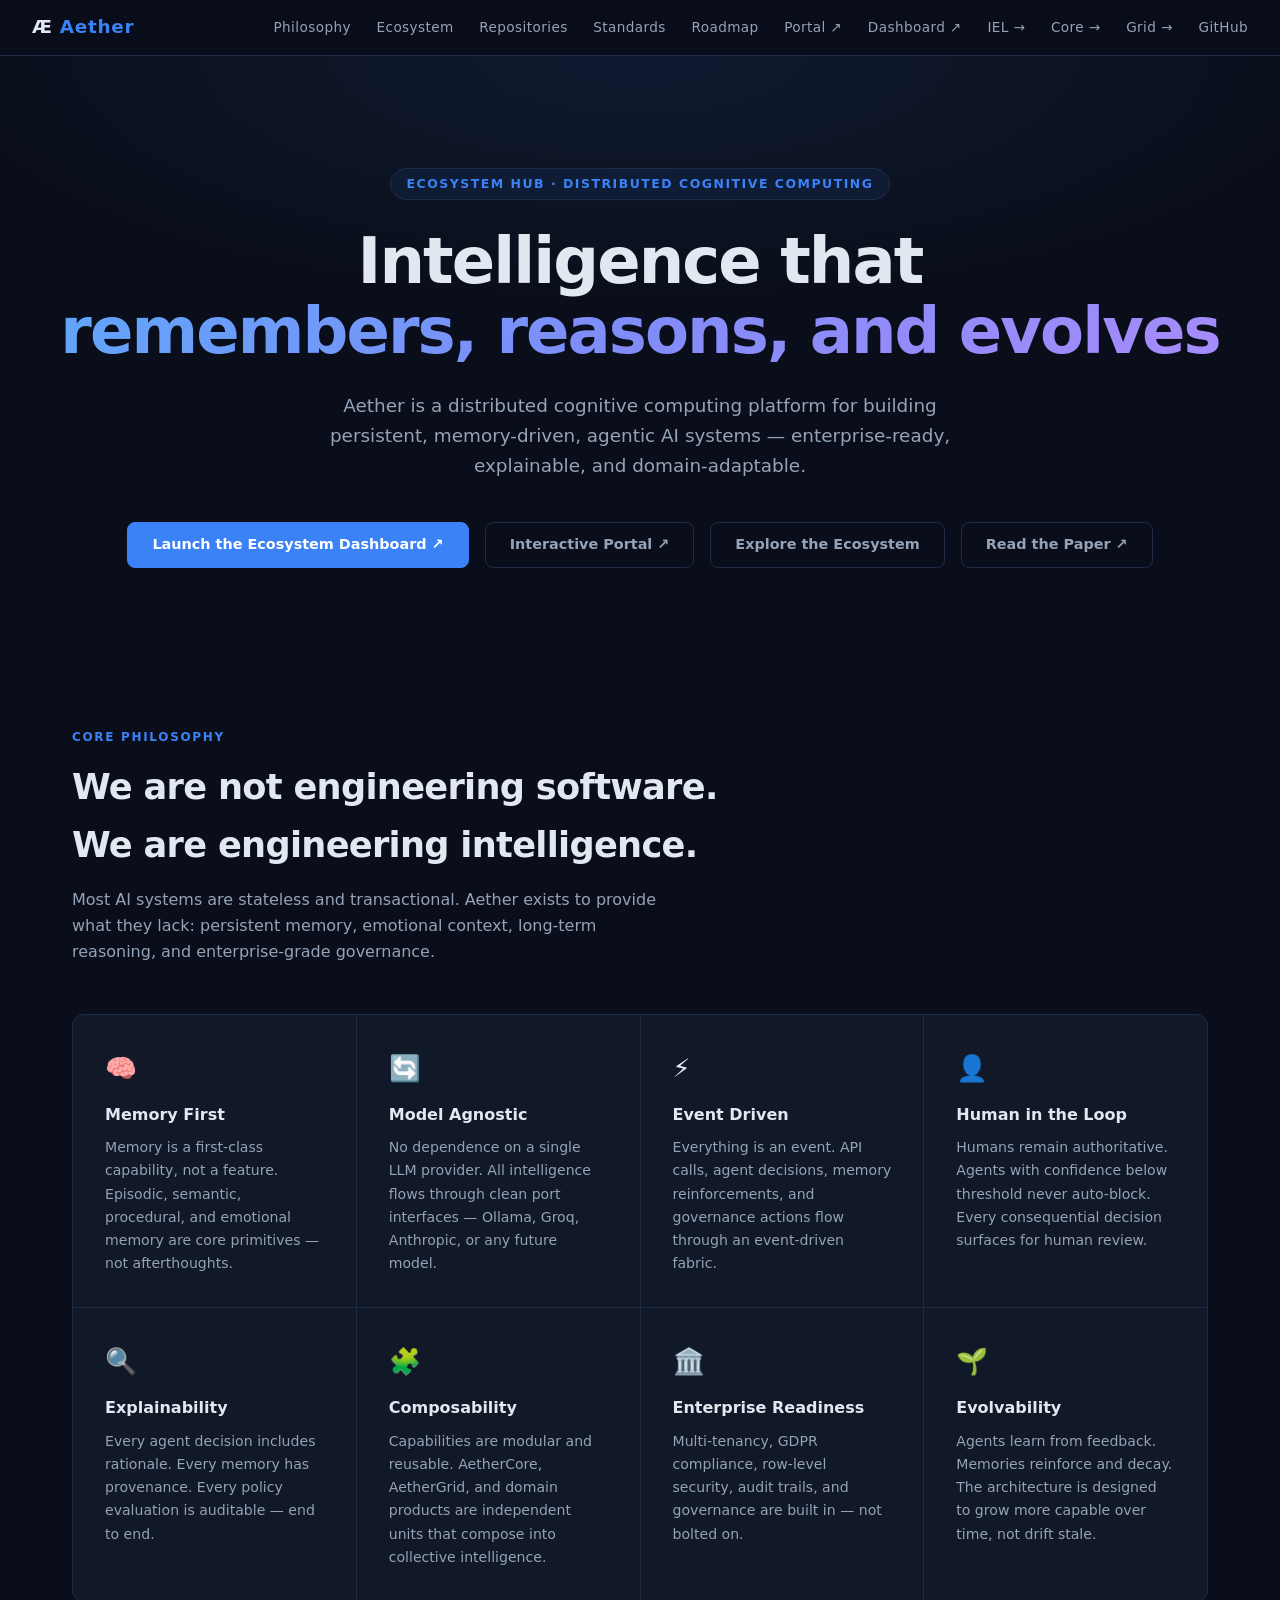
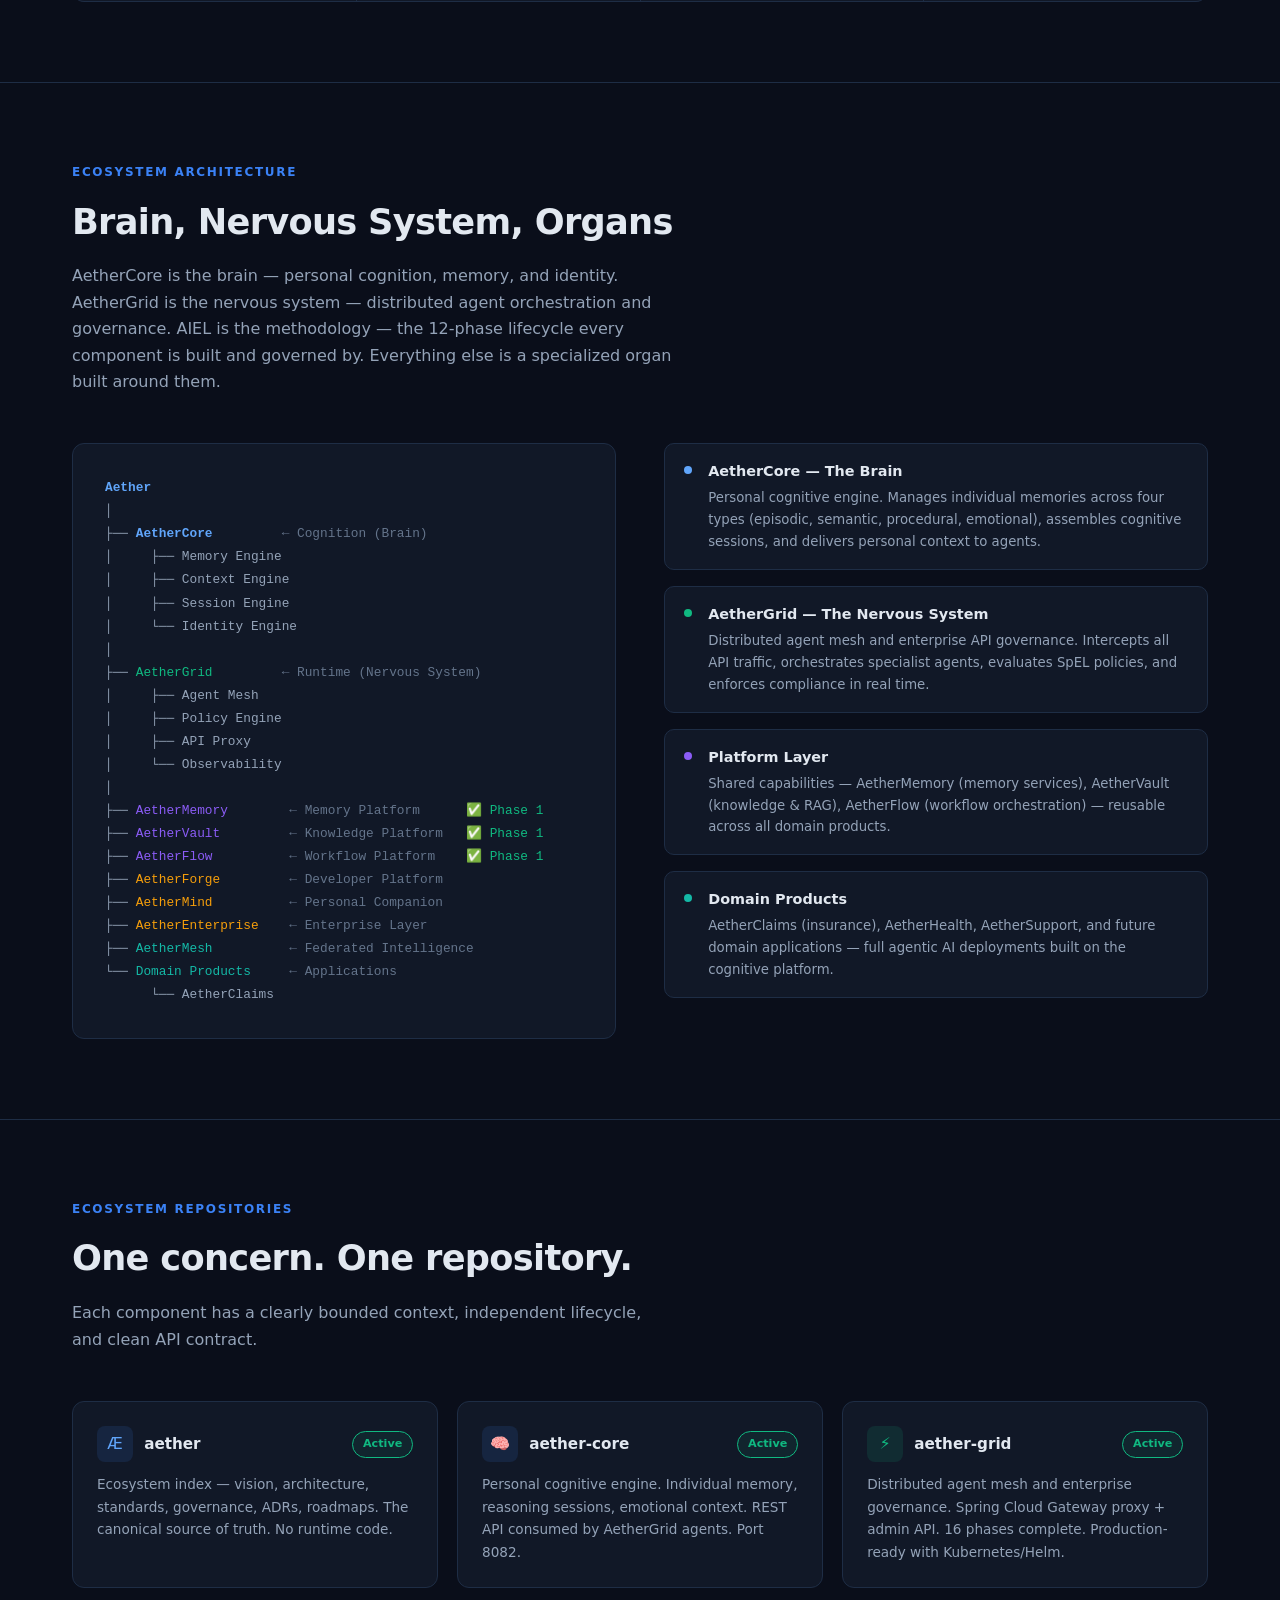
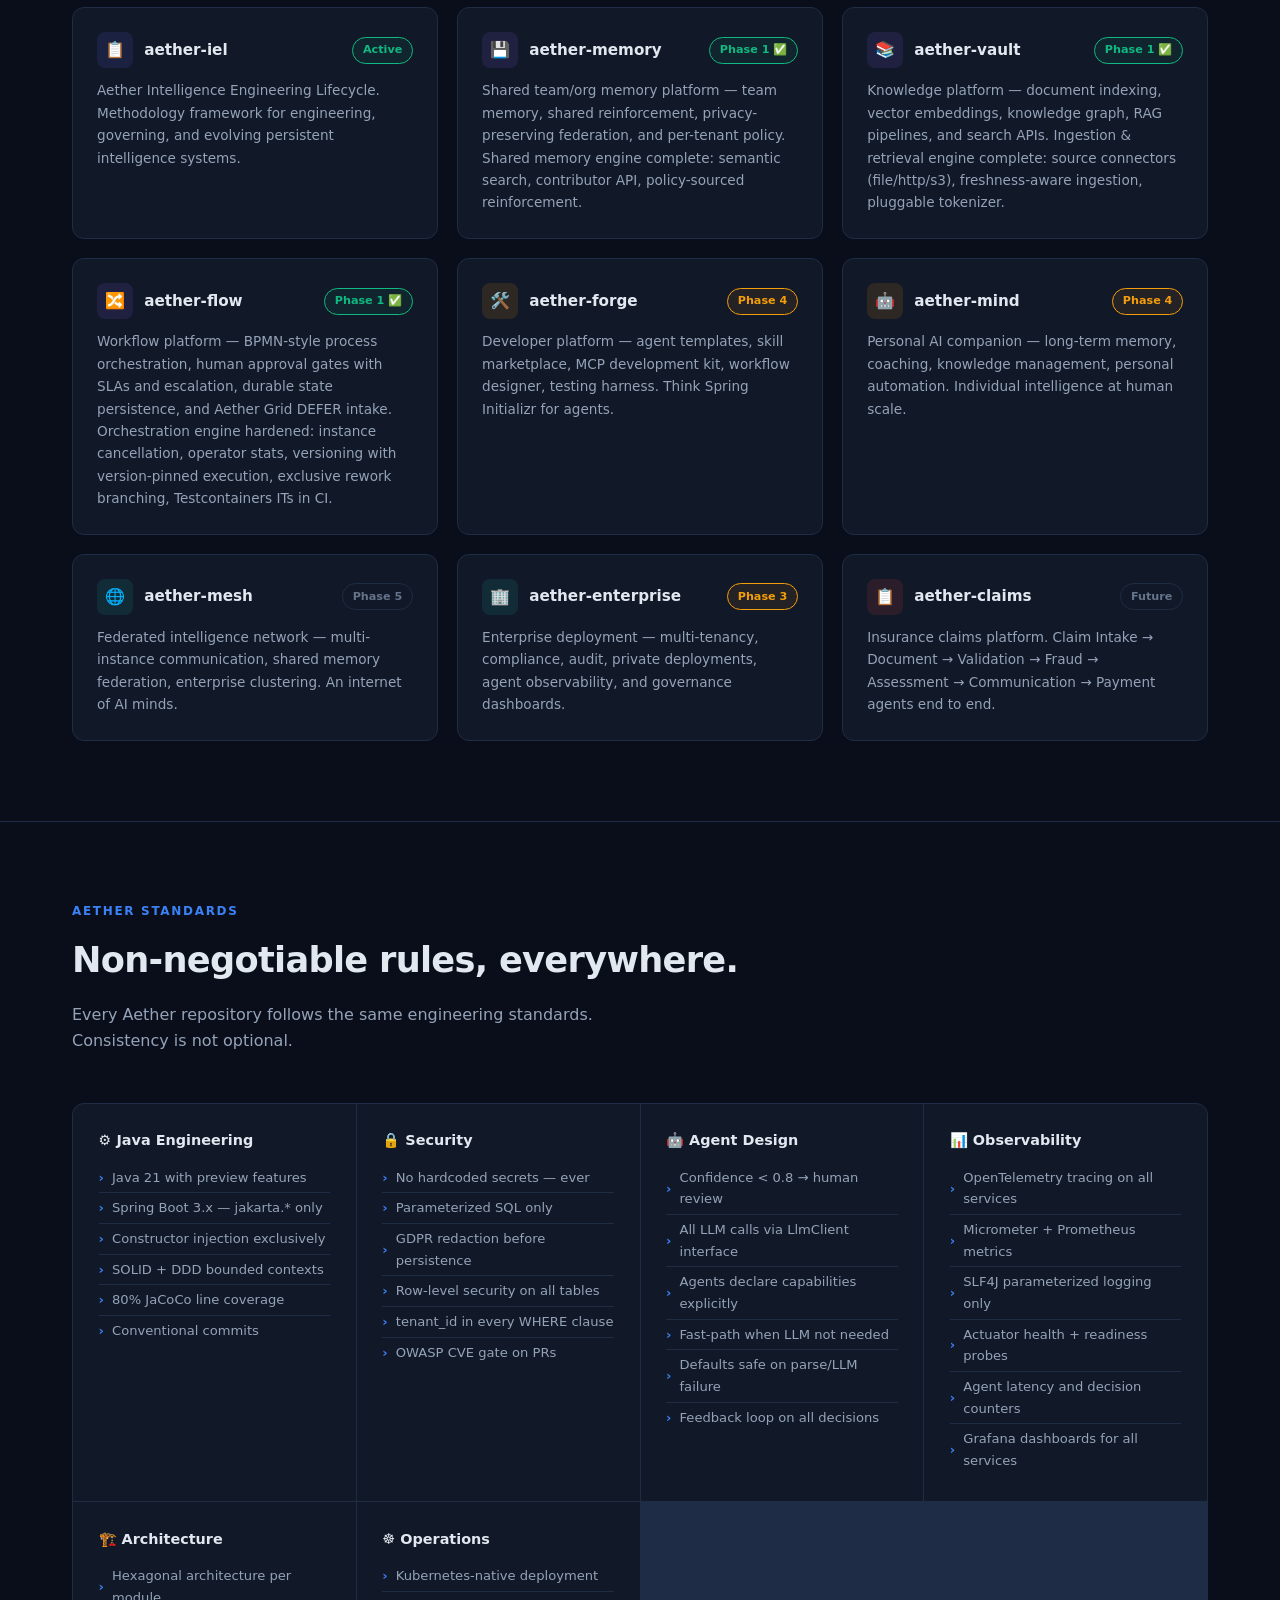
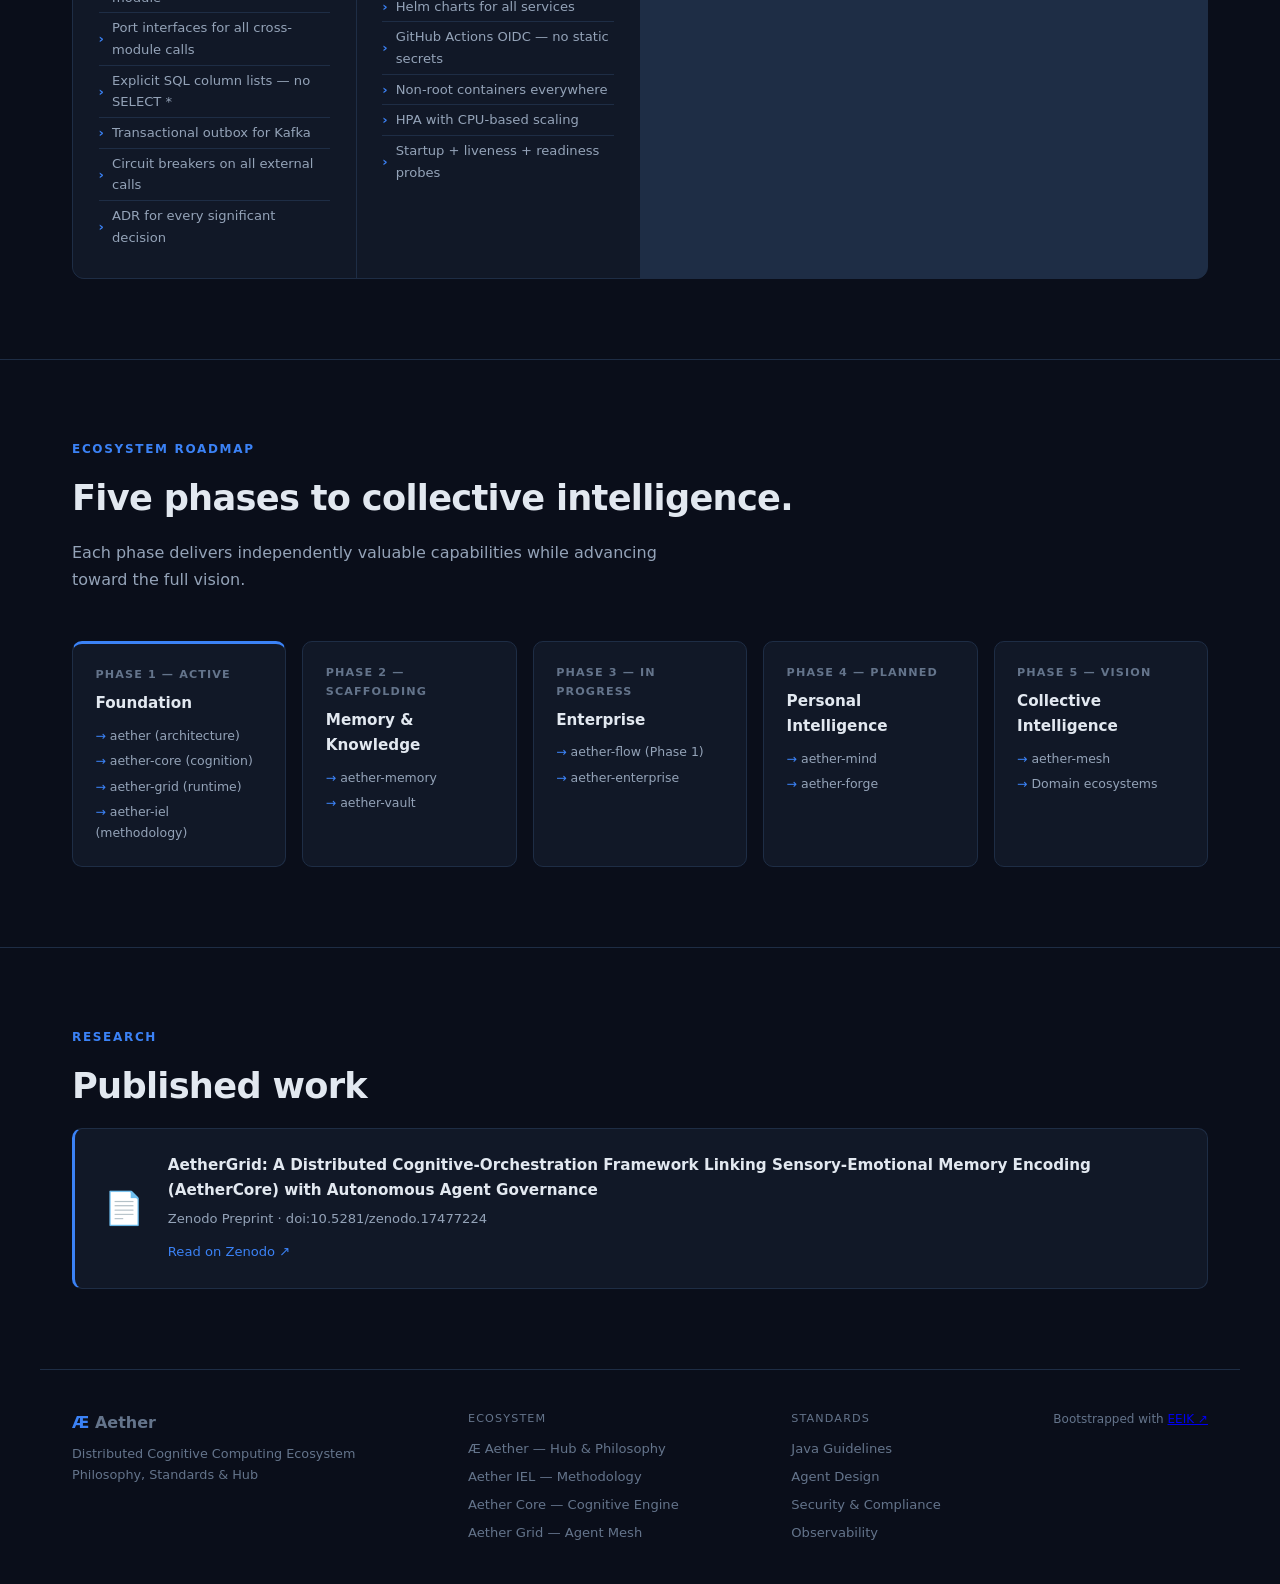
==== commit a4a1a609: "feat(portal): add live ecosystem dashboard + wire it across the portal Add a mission-control umbrell" ====
--- a/docs/index.html
+++ b/docs/index.html
@@ -389,6 +389,7 @@
     <a href="#standards">Standards</a>
     <a href="#roadmap">Roadmap</a>
     <a href="portal/index.html">Portal ↗</a>
+    <a href="portal/dashboard.html">Dashboard ↗</a>
     <a href="https://github.com/suplab/aether-iel" target="_blank">IEL →</a>
     <a href="https://github.com/suplab/aether-core" target="_blank">Core →</a>
     <a href="https://github.com/suplab/aether-grid" target="_blank">Grid →</a>
@@ -408,7 +409,8 @@
     memory-driven, agentic AI systems — enterprise-ready, explainable, and domain-adaptable.
   </p>
   <div class="hero-cta">
-    <a href="portal/index.html" class="btn btn-primary">Launch the Interactive Portal ↗</a>
+    <a href="portal/dashboard.html" class="btn btn-primary">Launch the Ecosystem Dashboard ↗</a>
+    <a href="portal/index.html" class="btn btn-outline">Interactive Portal ↗</a>
     <a href="#ecosystem" class="btn btn-outline">Explore the Ecosystem</a>
     <a href="https://doi.org/10.5281/zenodo.17477224" target="_blank" class="btn btn-outline">Read the Paper ↗</a>
   </div>
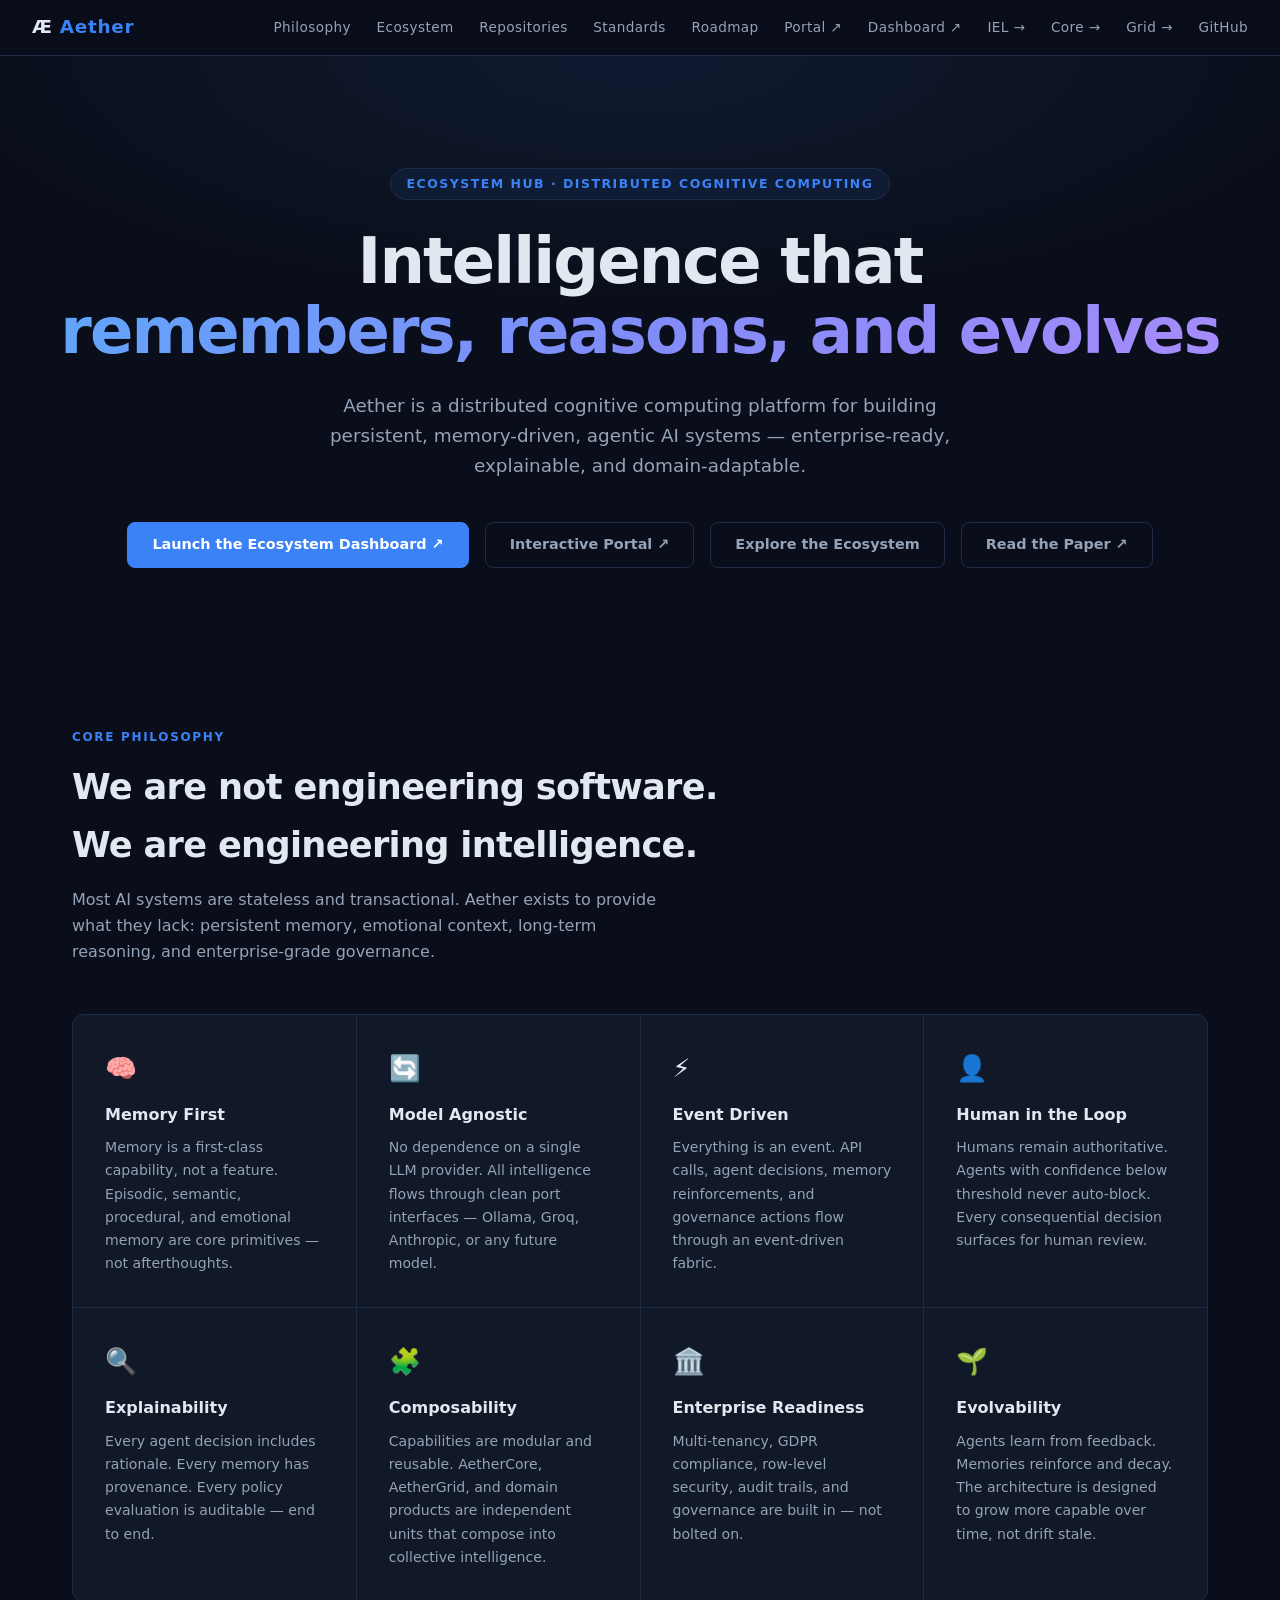
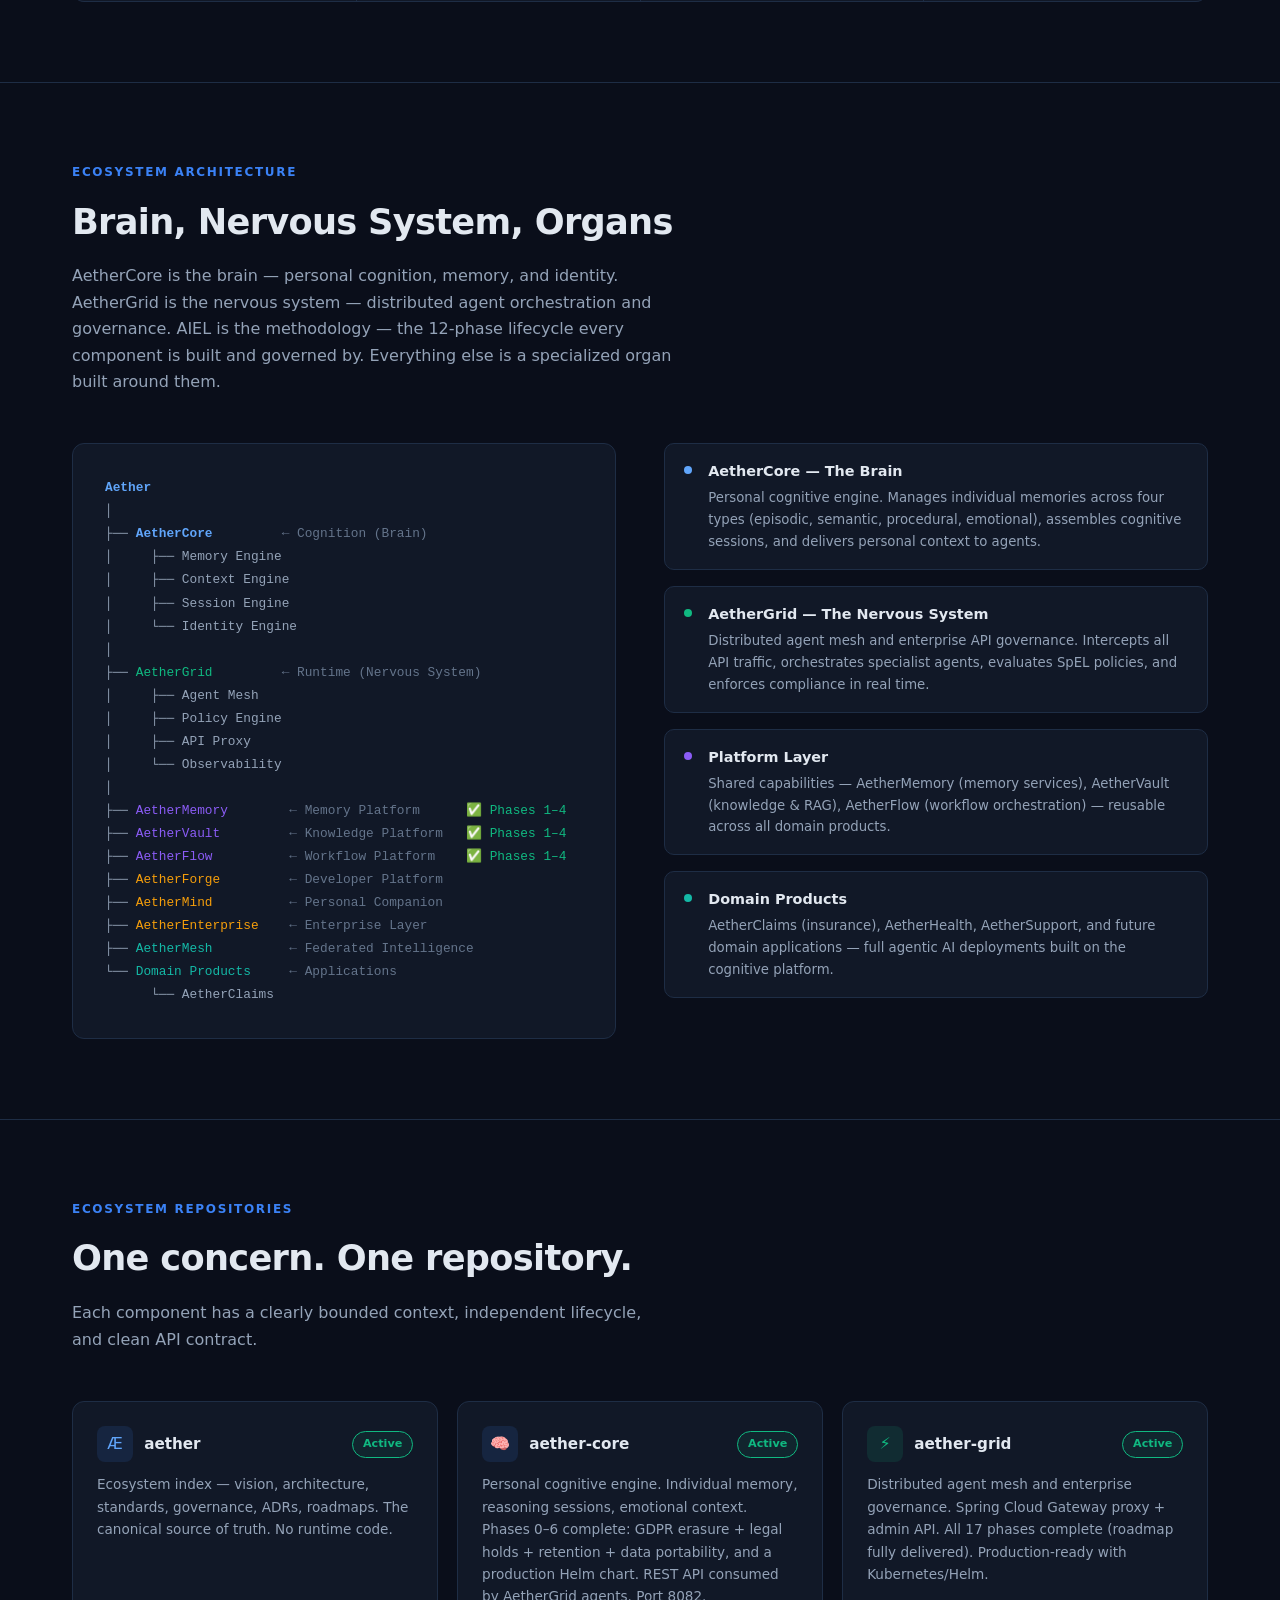
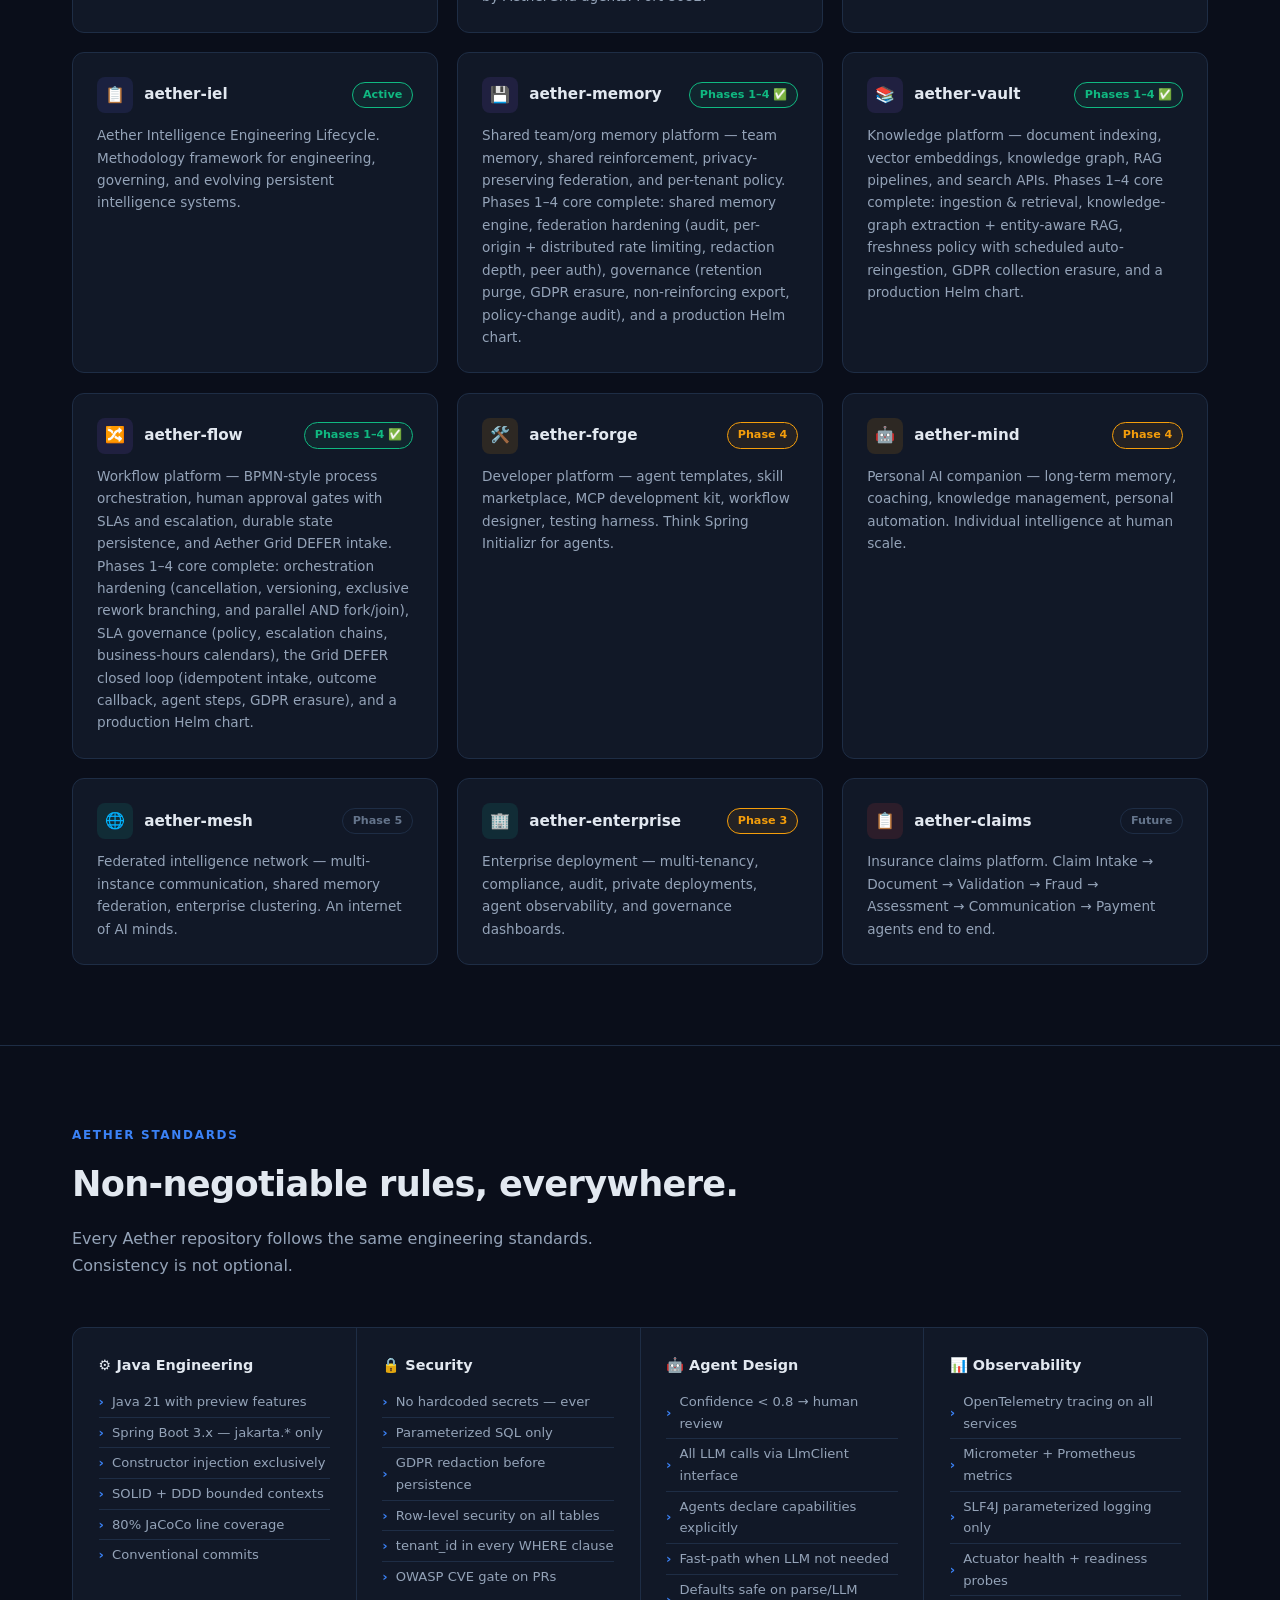
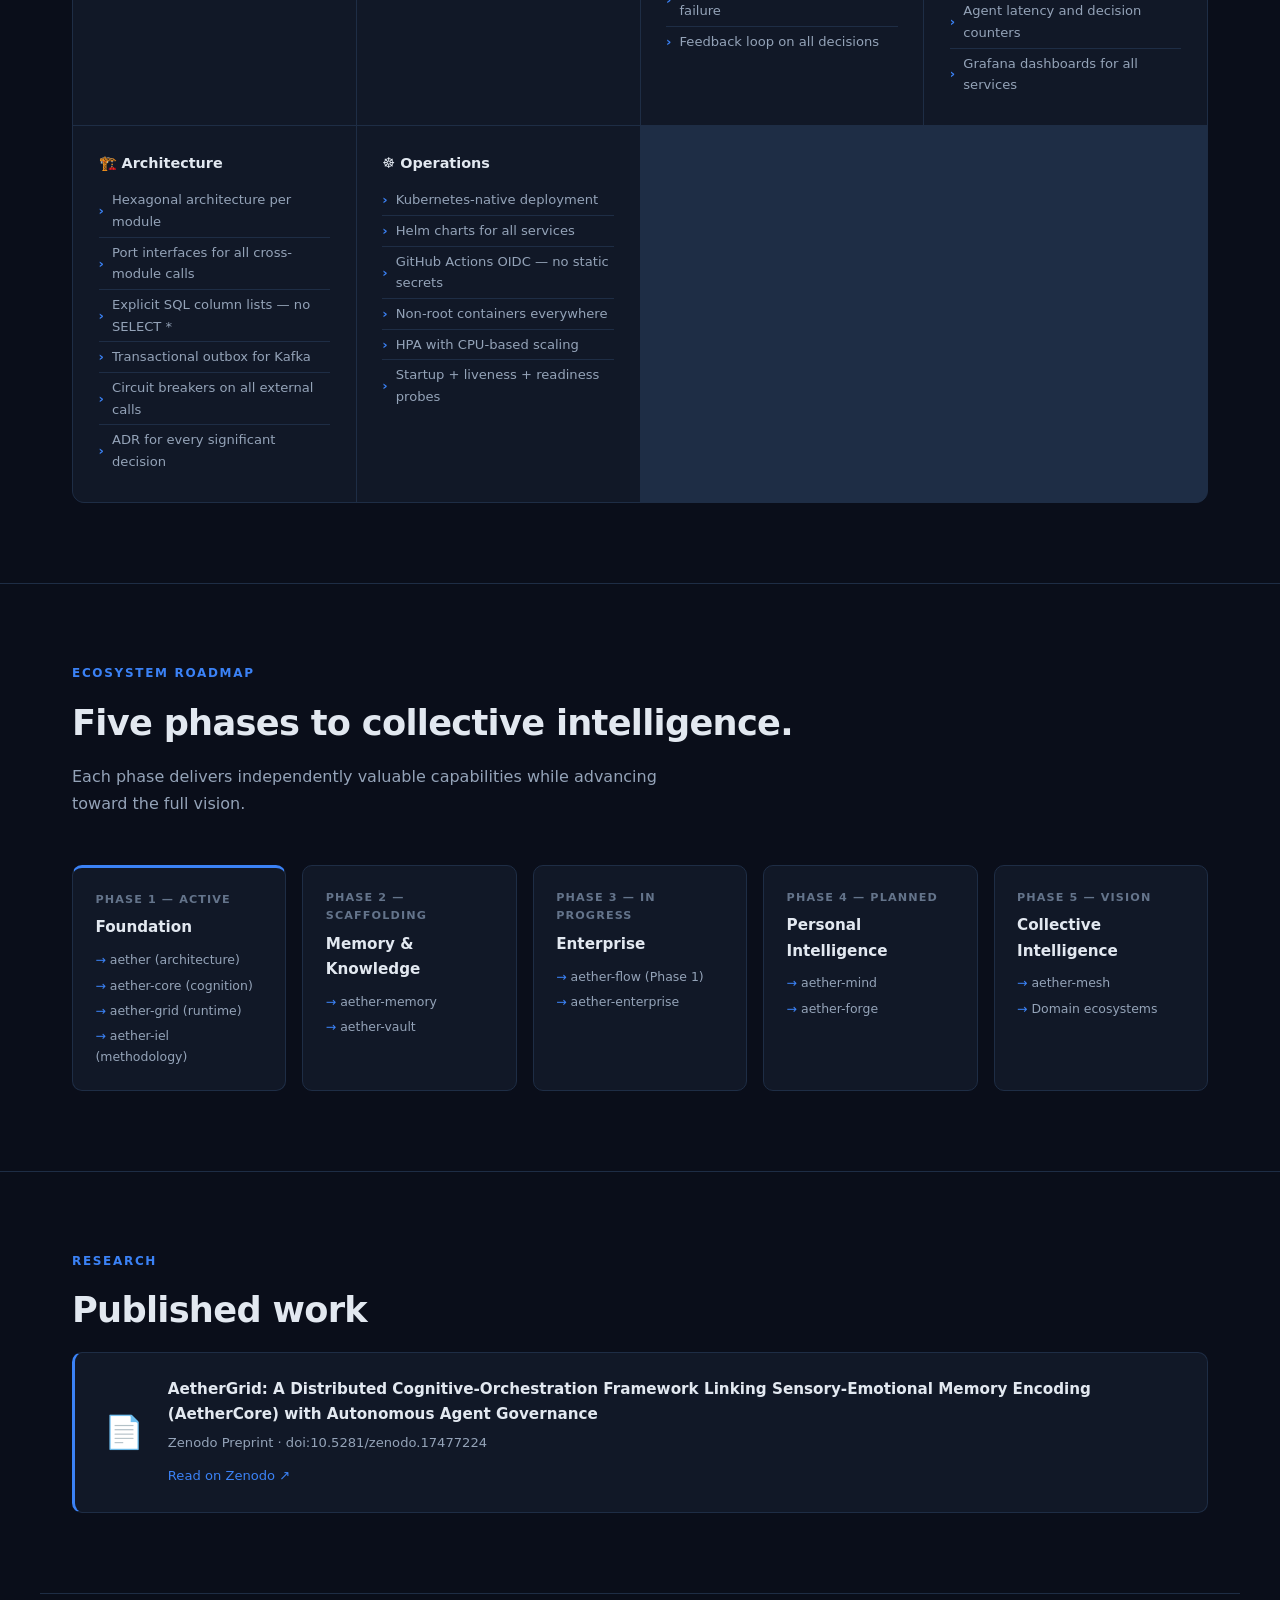
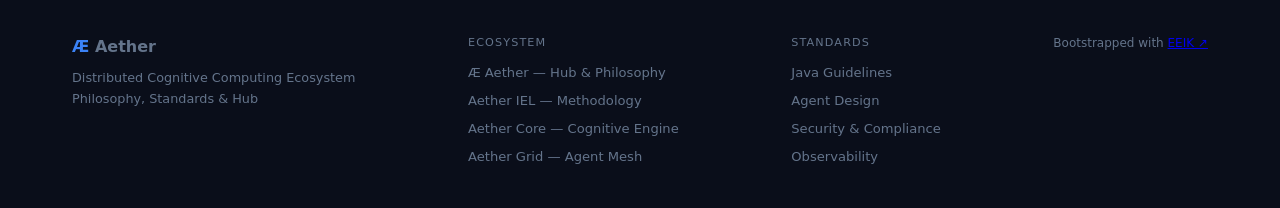
==== commit 4b60bef1: "docs(aether): sync ecosystem status to current platform maturity The ecosystem index had drifted wel" ====
--- a/docs/index.html
+++ b/docs/index.html
@@ -497,9 +497,9 @@
 │     ├── API Proxy
 │     └── Observability
 │
-├── <span class="hl-purple">AetherMemory</span>        <span class="hl-dim">← Memory Platform</span>      <span class="hl-green">✅ Phase 1</span>
-├── <span class="hl-purple">AetherVault</span>         <span class="hl-dim">← Knowledge Platform</span>   <span class="hl-green">✅ Phase 1</span>
-├── <span class="hl-purple">AetherFlow</span>          <span class="hl-dim">← Workflow Platform</span>    <span class="hl-green">✅ Phase 1</span>
+├── <span class="hl-purple">AetherMemory</span>        <span class="hl-dim">← Memory Platform</span>      <span class="hl-green">✅ Phases 1–4</span>
+├── <span class="hl-purple">AetherVault</span>         <span class="hl-dim">← Knowledge Platform</span>   <span class="hl-green">✅ Phases 1–4</span>
+├── <span class="hl-purple">AetherFlow</span>          <span class="hl-dim">← Workflow Platform</span>    <span class="hl-green">✅ Phases 1–4</span>
 ├── <span class="hl-amber">AetherForge</span>         <span class="hl-dim">← Developer Platform</span>
 ├── <span class="hl-amber">AetherMind</span>          <span class="hl-dim">← Personal Companion</span>
 ├── <span class="hl-amber">AetherEnterprise</span>    <span class="hl-dim">← Enterprise Layer</span>
@@ -564,7 +564,7 @@
           <div class="repo-name">aether-core</div>
           <div class="repo-phase phase-active">Active</div>
         </div>
-        <div class="repo-desc">Personal cognitive engine. Individual memory, reasoning sessions, emotional context. REST API consumed by AetherGrid agents. Port 8082.</div>
+        <div class="repo-desc">Personal cognitive engine. Individual memory, reasoning sessions, emotional context. Phases 0–6 complete: GDPR erasure + legal holds + retention + data portability, and a production Helm chart. REST API consumed by AetherGrid agents. Port 8082.</div>
       </div>
 
       <div class="repo-card">
@@ -573,7 +573,7 @@
           <div class="repo-name">aether-grid</div>
           <div class="repo-phase phase-active">Active</div>
         </div>
-        <div class="repo-desc">Distributed agent mesh and enterprise governance. Spring Cloud Gateway proxy + admin API. 16 phases complete. Production-ready with Kubernetes/Helm.</div>
+        <div class="repo-desc">Distributed agent mesh and enterprise governance. Spring Cloud Gateway proxy + admin API. All 17 phases complete (roadmap fully delivered). Production-ready with Kubernetes/Helm.</div>
       </div>
 
       <div class="repo-card">
@@ -589,27 +589,27 @@
         <div class="repo-card-header">
           <div class="repo-icon" style="background:rgba(139,92,246,0.12);color:var(--purple)">💾</div>
           <div class="repo-name">aether-memory</div>
-          <div class="repo-phase phase-active">Phase 1 ✅</div>
-        </div>
-        <div class="repo-desc">Shared team/org memory platform — team memory, shared reinforcement, privacy-preserving federation, and per-tenant policy. Shared memory engine complete: semantic search, contributor API, policy-sourced reinforcement.</div>
+          <div class="repo-phase phase-active">Phases 1–4 ✅</div>
+        </div>
+        <div class="repo-desc">Shared team/org memory platform — team memory, shared reinforcement, privacy-preserving federation, and per-tenant policy. Phases 1–4 core complete: shared memory engine, federation hardening (audit, per-origin + distributed rate limiting, redaction depth, peer auth), governance (retention purge, GDPR erasure, non-reinforcing export, policy-change audit), and a production Helm chart.</div>
       </div>
 
       <div class="repo-card">
         <div class="repo-card-header">
           <div class="repo-icon" style="background:rgba(139,92,246,0.12);color:var(--purple)">📚</div>
           <div class="repo-name">aether-vault</div>
-          <div class="repo-phase phase-active">Phase 1 ✅</div>
-        </div>
-        <div class="repo-desc">Knowledge platform — document indexing, vector embeddings, knowledge graph, RAG pipelines, and search APIs. Ingestion &amp; retrieval engine complete: source connectors (file/http/s3), freshness-aware ingestion, pluggable tokenizer.</div>
+          <div class="repo-phase phase-active">Phases 1–4 ✅</div>
+        </div>
+        <div class="repo-desc">Knowledge platform — document indexing, vector embeddings, knowledge graph, RAG pipelines, and search APIs. Phases 1–4 core complete: ingestion &amp; retrieval, knowledge-graph extraction + entity-aware RAG, freshness policy with scheduled auto-reingestion, GDPR collection erasure, and a production Helm chart.</div>
       </div>
 
       <div class="repo-card">
         <div class="repo-card-header">
           <div class="repo-icon" style="background:rgba(139,92,246,0.12);color:var(--purple)">🔀</div>
           <div class="repo-name">aether-flow</div>
-          <div class="repo-phase phase-active">Phase 1 ✅</div>
-        </div>
-        <div class="repo-desc">Workflow platform — BPMN-style process orchestration, human approval gates with SLAs and escalation, durable state persistence, and Aether Grid DEFER intake. Orchestration engine hardened: instance cancellation, operator stats, versioning with version-pinned execution, exclusive rework branching, Testcontainers ITs in CI.</div>
+          <div class="repo-phase phase-active">Phases 1–4 ✅</div>
+        </div>
+        <div class="repo-desc">Workflow platform — BPMN-style process orchestration, human approval gates with SLAs and escalation, durable state persistence, and Aether Grid DEFER intake. Phases 1–4 core complete: orchestration hardening (cancellation, versioning, exclusive rework branching, and parallel AND fork/join), SLA governance (policy, escalation chains, business-hours calendars), the Grid DEFER closed loop (idempotent intake, outcome callback, agent steps, GDPR erasure), and a production Helm chart.</div>
       </div>
 
       <div class="repo-card">
